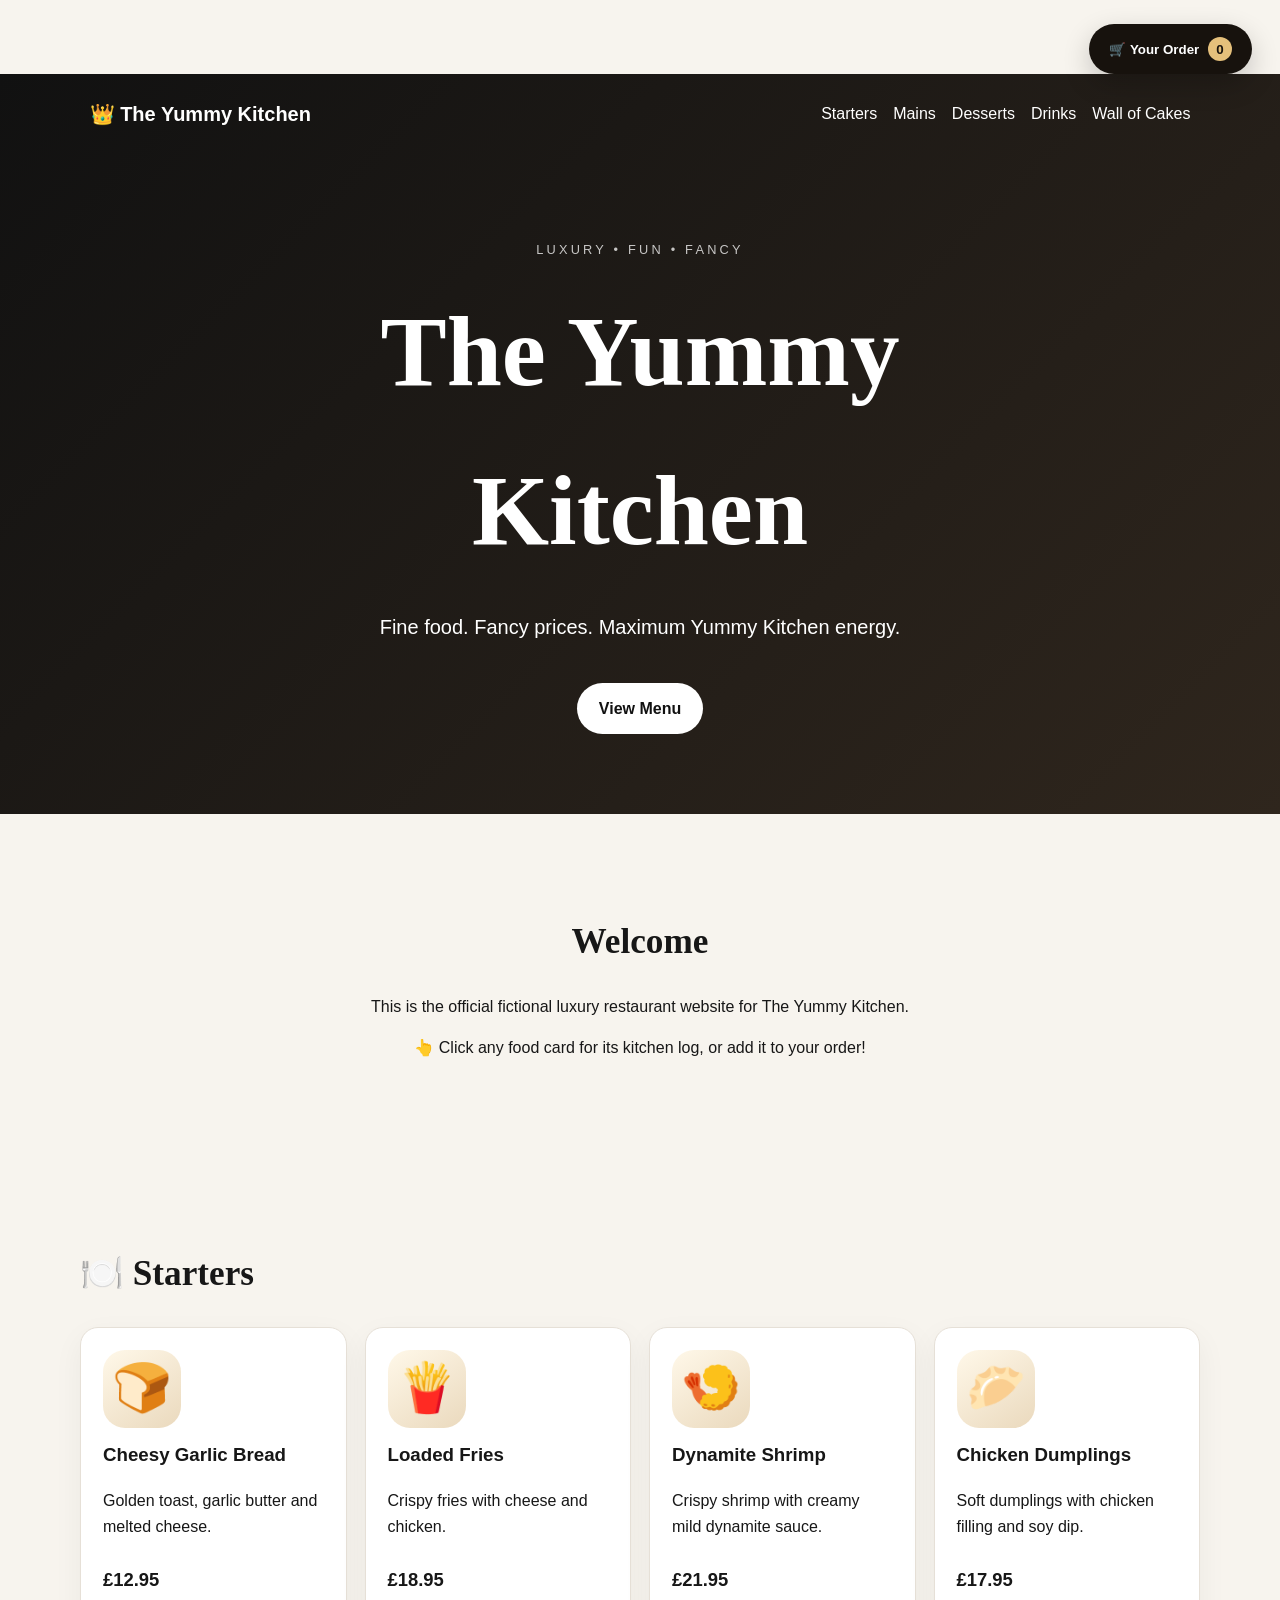
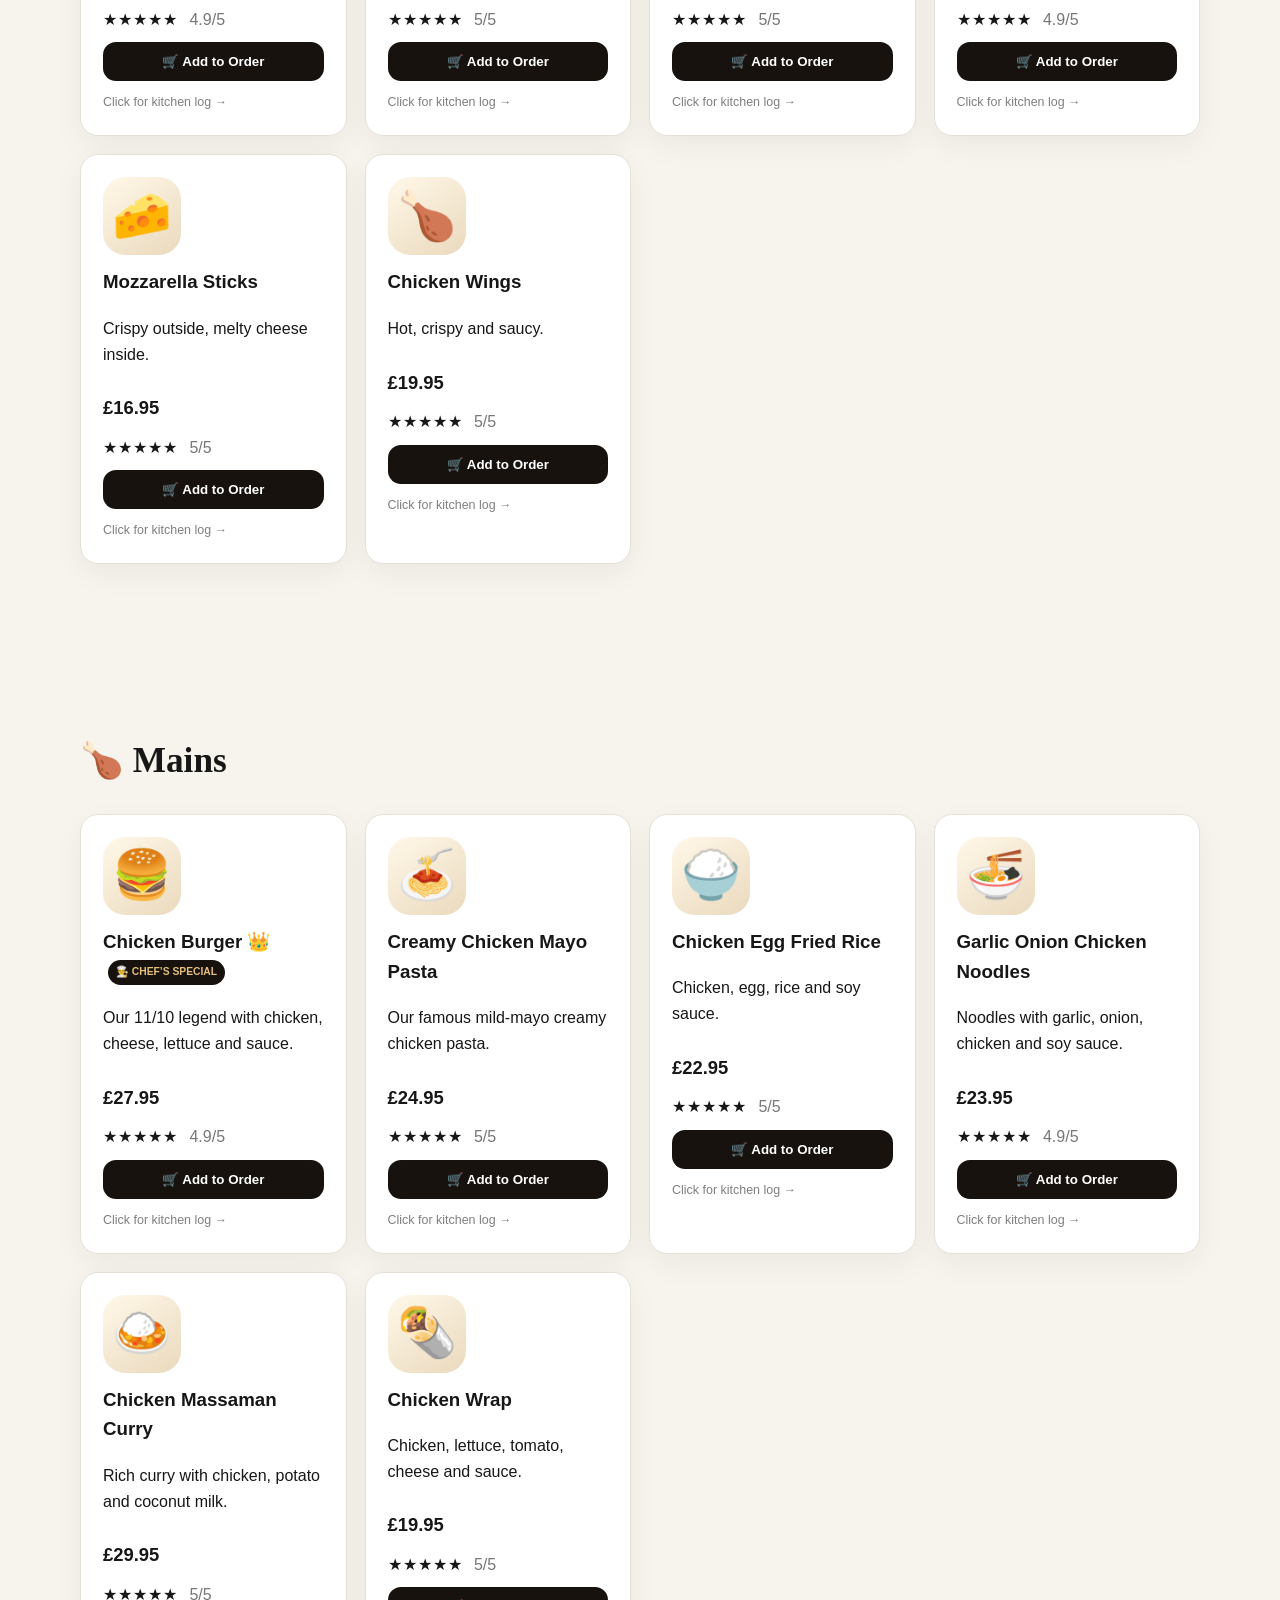
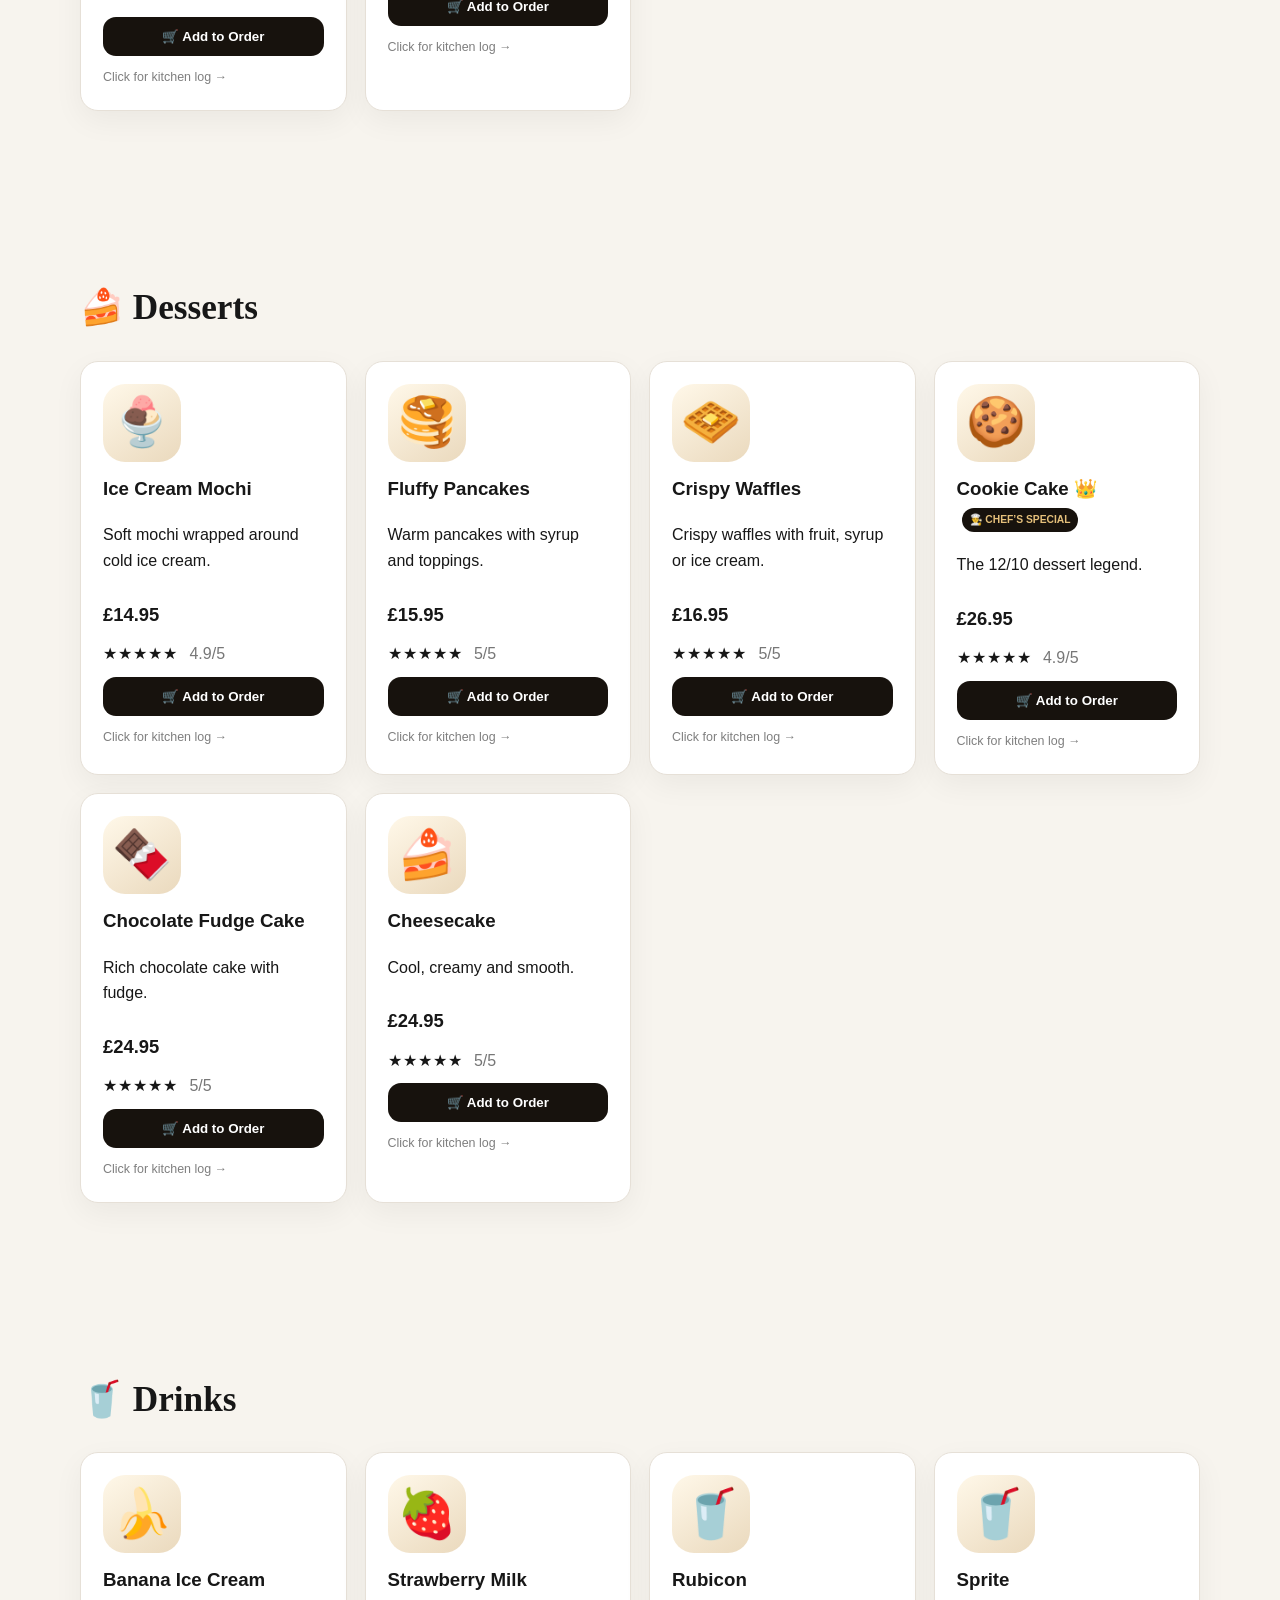
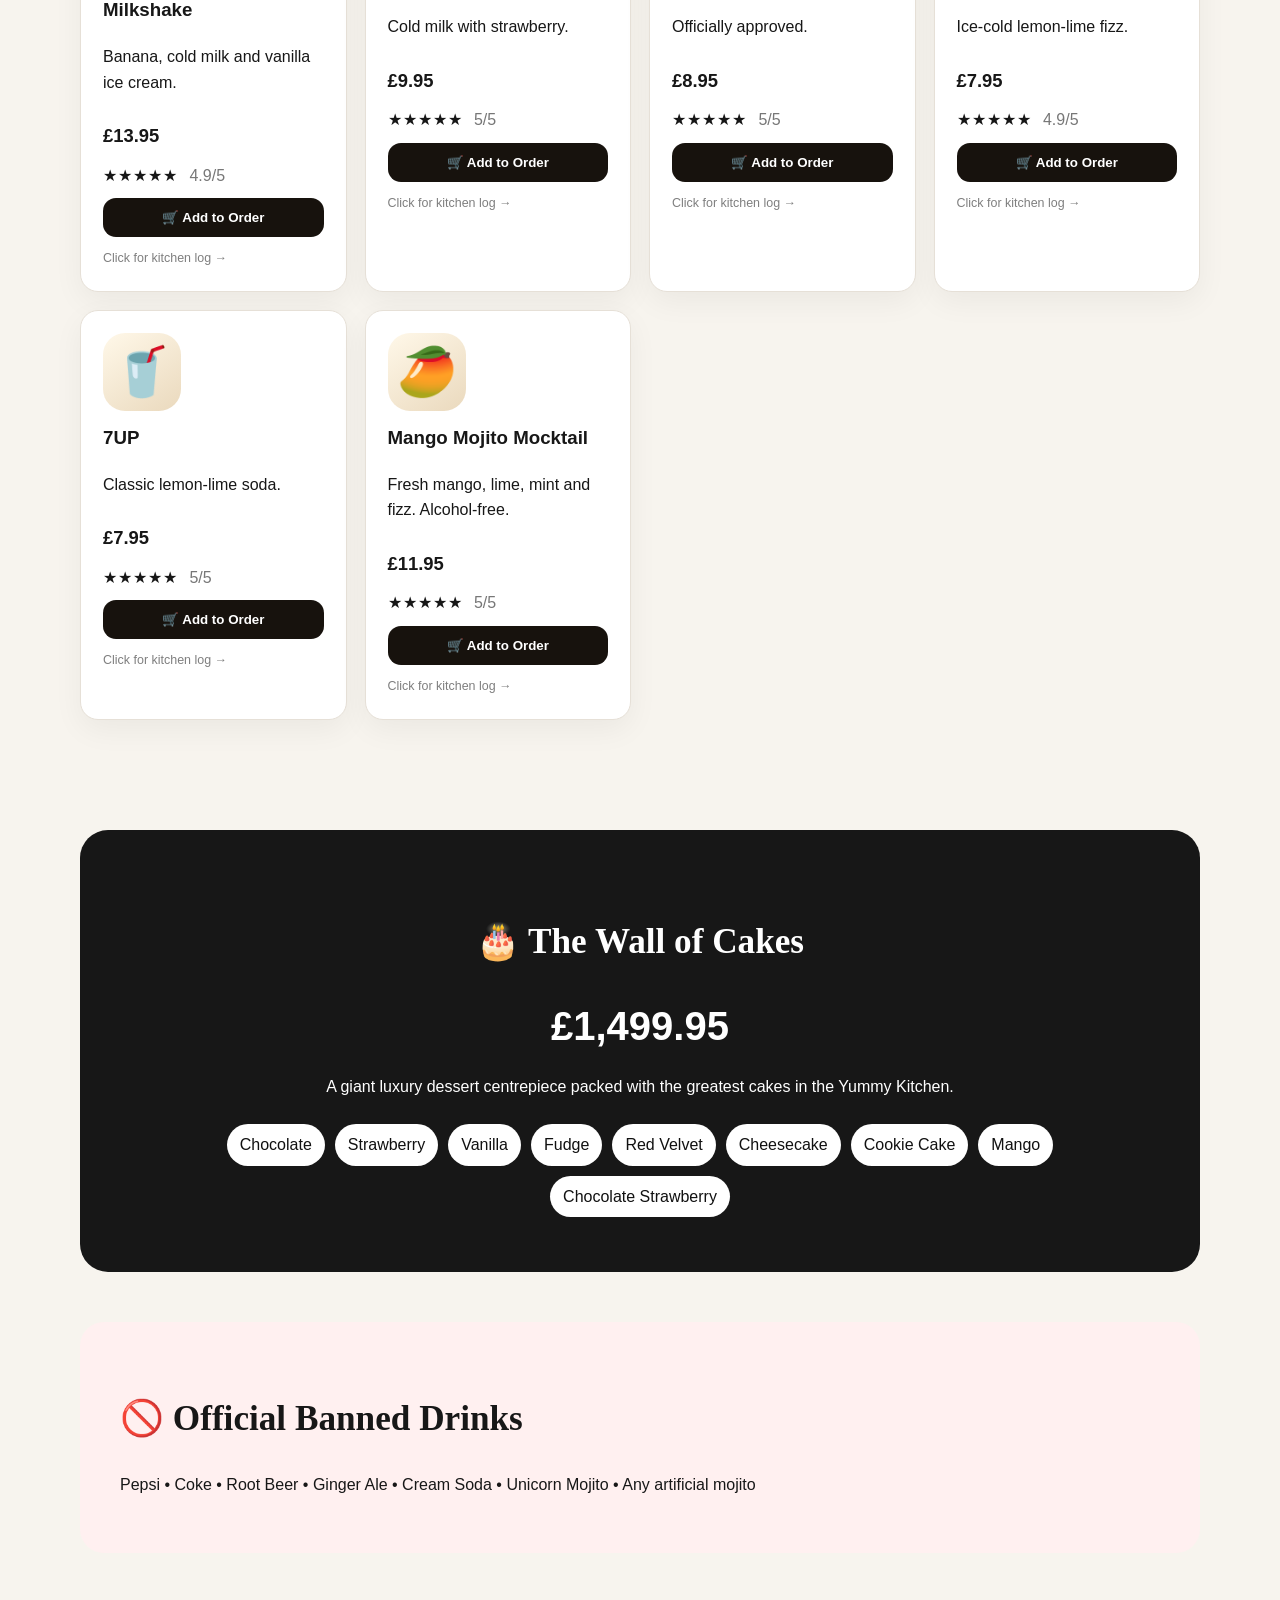
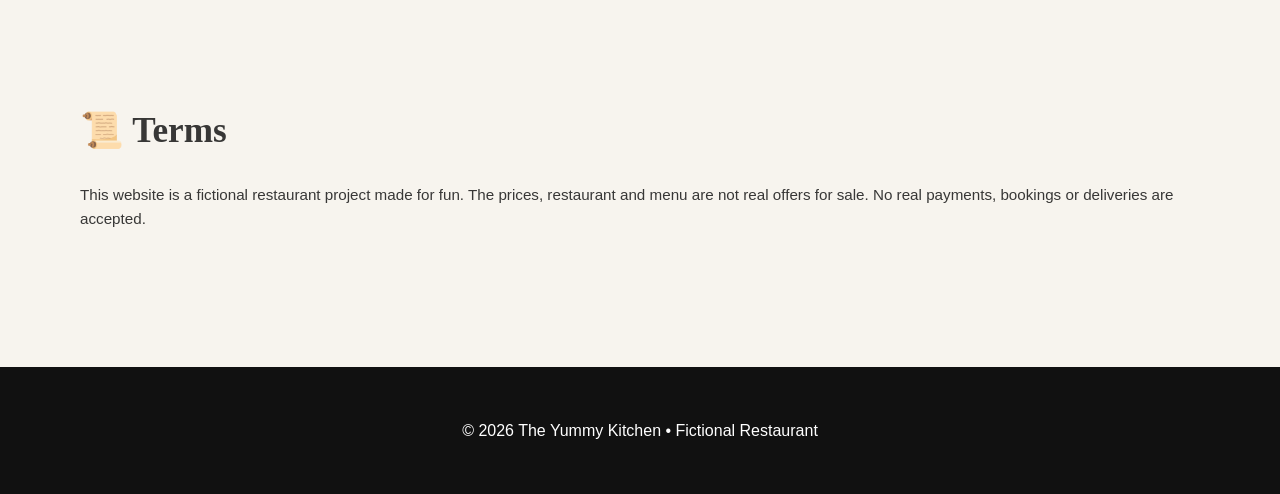
==== index.html @ ab12d1e8 "Add files via upload" ====
<!DOCTYPE html>
<html lang="en">
<head>
<meta charset="UTF-8">
<meta name="viewport" content="width=device-width, initial-scale=1.0">
<title>The Yummy Kitchen</title>
<link rel="stylesheet" href="style.css">
</head>
<body>
<div class="order-bar"><button id="orderButton" class="order-button">🛒 Your Order <span id="cartCount">0</span></button></div>

<header class="hero">
<nav><div class="logo">👑 The Yummy Kitchen</div>
<div class="navlinks"><a href="#starters">Starters</a><a href="#mains">Mains</a><a href="#desserts">Desserts</a><a href="#drinks">Drinks</a><a href="#cakes">Wall of Cakes</a></div></nav>
<div class="hero-content"><p class="eyebrow">LUXURY • FUN • FANCY</p><h1>The Yummy Kitchen</h1><p>Fine food. Fancy prices. Maximum Yummy Kitchen energy.</p><a class="button" href="#mains">View Menu</a></div>
</header>

<main>
<section class="intro"><h2>Welcome</h2><p>This is the official fictional luxury restaurant website for The Yummy Kitchen.</p><p class="click-hint">👆 Click any food card for its kitchen log, or add it to your order!</p></section>
<section id="starters"><h2>🍽️ Starters</h2><div class="grid">
<article class="card" data-index="0" data-name="Cheesy Garlic Bread" data-price="12.95" data-emoji="🍞">
  <div class="food-picture">🍞</div>
  <h3>Cheesy Garlic Bread </h3>
  <p>Golden toast, garlic butter and melted cheese.</p>
  <div class="price">£12.95</div>
  <div class="rating">★★★★★ <span>4.9/5</span></div>
  <button class="add-order" type="button">🛒 Add to Order</button>
  <div class="click-log">Click for kitchen log →</div>
</article>
<article class="card" data-index="1" data-name="Loaded Fries" data-price="18.95" data-emoji="🍟">
  <div class="food-picture">🍟</div>
  <h3>Loaded Fries </h3>
  <p>Crispy fries with cheese and chicken.</p>
  <div class="price">£18.95</div>
  <div class="rating">★★★★★ <span>5/5</span></div>
  <button class="add-order" type="button">🛒 Add to Order</button>
  <div class="click-log">Click for kitchen log →</div>
</article>
<article class="card" data-index="2" data-name="Dynamite Shrimp" data-price="21.95" data-emoji="🍤">
  <div class="food-picture">🍤</div>
  <h3>Dynamite Shrimp </h3>
  <p>Crispy shrimp with creamy mild dynamite sauce.</p>
  <div class="price">£21.95</div>
  <div class="rating">★★★★★ <span>5/5</span></div>
  <button class="add-order" type="button">🛒 Add to Order</button>
  <div class="click-log">Click for kitchen log →</div>
</article>
<article class="card" data-index="3" data-name="Chicken Dumplings" data-price="17.95" data-emoji="🥟">
  <div class="food-picture">🥟</div>
  <h3>Chicken Dumplings </h3>
  <p>Soft dumplings with chicken filling and soy dip.</p>
  <div class="price">£17.95</div>
  <div class="rating">★★★★★ <span>4.9/5</span></div>
  <button class="add-order" type="button">🛒 Add to Order</button>
  <div class="click-log">Click for kitchen log →</div>
</article>
<article class="card" data-index="4" data-name="Mozzarella Sticks" data-price="16.95" data-emoji="🧀">
  <div class="food-picture">🧀</div>
  <h3>Mozzarella Sticks </h3>
  <p>Crispy outside, melty cheese inside.</p>
  <div class="price">£16.95</div>
  <div class="rating">★★★★★ <span>5/5</span></div>
  <button class="add-order" type="button">🛒 Add to Order</button>
  <div class="click-log">Click for kitchen log →</div>
</article>
<article class="card" data-index="5" data-name="Chicken Wings" data-price="19.95" data-emoji="🍗">
  <div class="food-picture">🍗</div>
  <h3>Chicken Wings </h3>
  <p>Hot, crispy and saucy.</p>
  <div class="price">£19.95</div>
  <div class="rating">★★★★★ <span>5/5</span></div>
  <button class="add-order" type="button">🛒 Add to Order</button>
  <div class="click-log">Click for kitchen log →</div>
</article></div></section><section id="mains"><h2>🍗 Mains</h2><div class="grid">
<article class="card" data-index="6" data-name="Chicken Burger 👑" data-price="27.95" data-emoji="🍔">
  <div class="food-picture">🍔</div>
  <h3>Chicken Burger 👑 <span class="chef-badge">👨‍🍳 CHEF’S SPECIAL</span></h3>
  <p>Our 11/10 legend with chicken, cheese, lettuce and sauce.</p>
  <div class="price">£27.95</div>
  <div class="rating">★★★★★ <span>4.9/5</span></div>
  <button class="add-order" type="button">🛒 Add to Order</button>
  <div class="click-log">Click for kitchen log →</div>
</article>
<article class="card" data-index="7" data-name="Creamy Chicken Mayo Pasta" data-price="24.95" data-emoji="🍝">
  <div class="food-picture">🍝</div>
  <h3>Creamy Chicken Mayo Pasta </h3>
  <p>Our famous mild-mayo creamy chicken pasta.</p>
  <div class="price">£24.95</div>
  <div class="rating">★★★★★ <span>5/5</span></div>
  <button class="add-order" type="button">🛒 Add to Order</button>
  <div class="click-log">Click for kitchen log →</div>
</article>
<article class="card" data-index="8" data-name="Chicken Egg Fried Rice" data-price="22.95" data-emoji="🍚">
  <div class="food-picture">🍚</div>
  <h3>Chicken Egg Fried Rice </h3>
  <p>Chicken, egg, rice and soy sauce.</p>
  <div class="price">£22.95</div>
  <div class="rating">★★★★★ <span>5/5</span></div>
  <button class="add-order" type="button">🛒 Add to Order</button>
  <div class="click-log">Click for kitchen log →</div>
</article>
<article class="card" data-index="9" data-name="Garlic Onion Chicken Noodles" data-price="23.95" data-emoji="🍜">
  <div class="food-picture">🍜</div>
  <h3>Garlic Onion Chicken Noodles </h3>
  <p>Noodles with garlic, onion, chicken and soy sauce.</p>
  <div class="price">£23.95</div>
  <div class="rating">★★★★★ <span>4.9/5</span></div>
  <button class="add-order" type="button">🛒 Add to Order</button>
  <div class="click-log">Click for kitchen log →</div>
</article>
<article class="card" data-index="10" data-name="Chicken Massaman Curry" data-price="29.95" data-emoji="🍛">
  <div class="food-picture">🍛</div>
  <h3>Chicken Massaman Curry </h3>
  <p>Rich curry with chicken, potato and coconut milk.</p>
  <div class="price">£29.95</div>
  <div class="rating">★★★★★ <span>5/5</span></div>
  <button class="add-order" type="button">🛒 Add to Order</button>
  <div class="click-log">Click for kitchen log →</div>
</article>
<article class="card" data-index="11" data-name="Chicken Wrap" data-price="19.95" data-emoji="🌯">
  <div class="food-picture">🌯</div>
  <h3>Chicken Wrap </h3>
  <p>Chicken, lettuce, tomato, cheese and sauce.</p>
  <div class="price">£19.95</div>
  <div class="rating">★★★★★ <span>5/5</span></div>
  <button class="add-order" type="button">🛒 Add to Order</button>
  <div class="click-log">Click for kitchen log →</div>
</article></div></section><section id="desserts"><h2>🍰 Desserts</h2><div class="grid">
<article class="card" data-index="12" data-name="Ice Cream Mochi" data-price="14.95" data-emoji="🍨">
  <div class="food-picture">🍨</div>
  <h3>Ice Cream Mochi </h3>
  <p>Soft mochi wrapped around cold ice cream.</p>
  <div class="price">£14.95</div>
  <div class="rating">★★★★★ <span>4.9/5</span></div>
  <button class="add-order" type="button">🛒 Add to Order</button>
  <div class="click-log">Click for kitchen log →</div>
</article>
<article class="card" data-index="13" data-name="Fluffy Pancakes" data-price="15.95" data-emoji="🥞">
  <div class="food-picture">🥞</div>
  <h3>Fluffy Pancakes </h3>
  <p>Warm pancakes with syrup and toppings.</p>
  <div class="price">£15.95</div>
  <div class="rating">★★★★★ <span>5/5</span></div>
  <button class="add-order" type="button">🛒 Add to Order</button>
  <div class="click-log">Click for kitchen log →</div>
</article>
<article class="card" data-index="14" data-name="Crispy Waffles" data-price="16.95" data-emoji="🧇">
  <div class="food-picture">🧇</div>
  <h3>Crispy Waffles </h3>
  <p>Crispy waffles with fruit, syrup or ice cream.</p>
  <div class="price">£16.95</div>
  <div class="rating">★★★★★ <span>5/5</span></div>
  <button class="add-order" type="button">🛒 Add to Order</button>
  <div class="click-log">Click for kitchen log →</div>
</article>
<article class="card" data-index="15" data-name="Cookie Cake 👑" data-price="26.95" data-emoji="🍪">
  <div class="food-picture">🍪</div>
  <h3>Cookie Cake 👑 <span class="chef-badge">👨‍🍳 CHEF’S SPECIAL</span></h3>
  <p>The 12/10 dessert legend.</p>
  <div class="price">£26.95</div>
  <div class="rating">★★★★★ <span>4.9/5</span></div>
  <button class="add-order" type="button">🛒 Add to Order</button>
  <div class="click-log">Click for kitchen log →</div>
</article>
<article class="card" data-index="16" data-name="Chocolate Fudge Cake" data-price="24.95" data-emoji="🍫">
  <div class="food-picture">🍫</div>
  <h3>Chocolate Fudge Cake </h3>
  <p>Rich chocolate cake with fudge.</p>
  <div class="price">£24.95</div>
  <div class="rating">★★★★★ <span>5/5</span></div>
  <button class="add-order" type="button">🛒 Add to Order</button>
  <div class="click-log">Click for kitchen log →</div>
</article>
<article class="card" data-index="17" data-name="Cheesecake" data-price="24.95" data-emoji="🍰">
  <div class="food-picture">🍰</div>
  <h3>Cheesecake </h3>
  <p>Cool, creamy and smooth.</p>
  <div class="price">£24.95</div>
  <div class="rating">★★★★★ <span>5/5</span></div>
  <button class="add-order" type="button">🛒 Add to Order</button>
  <div class="click-log">Click for kitchen log →</div>
</article></div></section><section id="drinks"><h2>🥤 Drinks</h2><div class="grid">
<article class="card" data-index="18" data-name="Banana Ice Cream Milkshake" data-price="13.95" data-emoji="🍌">
  <div class="food-picture">🍌</div>
  <h3>Banana Ice Cream Milkshake </h3>
  <p>Banana, cold milk and vanilla ice cream.</p>
  <div class="price">£13.95</div>
  <div class="rating">★★★★★ <span>4.9/5</span></div>
  <button class="add-order" type="button">🛒 Add to Order</button>
  <div class="click-log">Click for kitchen log →</div>
</article>
<article class="card" data-index="19" data-name="Strawberry Milk" data-price="9.95" data-emoji="🍓">
  <div class="food-picture">🍓</div>
  <h3>Strawberry Milk </h3>
  <p>Cold milk with strawberry.</p>
  <div class="price">£9.95</div>
  <div class="rating">★★★★★ <span>5/5</span></div>
  <button class="add-order" type="button">🛒 Add to Order</button>
  <div class="click-log">Click for kitchen log →</div>
</article>
<article class="card" data-index="20" data-name="Rubicon" data-price="8.95" data-emoji="🥤">
  <div class="food-picture">🥤</div>
  <h3>Rubicon </h3>
  <p>Officially approved.</p>
  <div class="price">£8.95</div>
  <div class="rating">★★★★★ <span>5/5</span></div>
  <button class="add-order" type="button">🛒 Add to Order</button>
  <div class="click-log">Click for kitchen log →</div>
</article>
<article class="card" data-index="21" data-name="Sprite" data-price="7.95" data-emoji="🥤">
  <div class="food-picture">🥤</div>
  <h3>Sprite </h3>
  <p>Ice-cold lemon-lime fizz.</p>
  <div class="price">£7.95</div>
  <div class="rating">★★★★★ <span>4.9/5</span></div>
  <button class="add-order" type="button">🛒 Add to Order</button>
  <div class="click-log">Click for kitchen log →</div>
</article>
<article class="card" data-index="22" data-name="7UP" data-price="7.95" data-emoji="🥤">
  <div class="food-picture">🥤</div>
  <h3>7UP </h3>
  <p>Classic lemon-lime soda.</p>
  <div class="price">£7.95</div>
  <div class="rating">★★★★★ <span>5/5</span></div>
  <button class="add-order" type="button">🛒 Add to Order</button>
  <div class="click-log">Click for kitchen log →</div>
</article>
<article class="card" data-index="23" data-name="Mango Mojito Mocktail" data-price="11.95" data-emoji="🥭">
  <div class="food-picture">🥭</div>
  <h3>Mango Mojito Mocktail </h3>
  <p>Fresh mango, lime, mint and fizz. Alcohol-free.</p>
  <div class="price">£11.95</div>
  <div class="rating">★★★★★ <span>5/5</span></div>
  <button class="add-order" type="button">🛒 Add to Order</button>
  <div class="click-log">Click for kitchen log →</div>
</article></div></section>
<section id="cakes" class="cake-wall"><h2>🎂 The Wall of Cakes</h2><p class="wall-price">£1,499.95</p><p>A giant luxury dessert centrepiece packed with the greatest cakes in the Yummy Kitchen.</p><div class="cake-list"><span>Chocolate</span><span>Strawberry</span><span>Vanilla</span><span>Fudge</span><span>Red Velvet</span><span>Cheesecake</span><span>Cookie Cake</span><span>Mango</span><span>Chocolate Strawberry</span></div></section>
<section class="banned"><h2>🚫 Official Banned Drinks</h2><p>Pepsi • Coke • Root Beer • Ginger Ale • Cream Soda • Unicorn Mojito • Any artificial mojito</p></section>
<section class="terms"><h2>📜 Terms</h2><p>This website is a fictional restaurant project made for fun. The prices, restaurant and menu are not real offers for sale. No real payments, bookings or deliveries are accepted.</p></section>
</main>

<footer><p>© 2026 The Yummy Kitchen • Fictional Restaurant</p></footer>

<div id="toast" class="toast"></div>

<div id="foodModal" class="overlay-modal">
<div class="panel food-panel"><button class="panel-close" data-close="foodModal">×</button><div id="modalEmoji" class="big-emoji">🍽️</div><div class="panel-kicker">👑 KITCHEN LOG</div><h2 id="modalFoodName">Food</h2><p id="modalFoodDescription"></p><div class="made-time">🕒 <strong>Made at:</strong> <span id="modalMadeTime"></span></div><p class="fake-note">✨ Fictional kitchen time for fun!</p></div>
</div>

<div id="cartModal" class="overlay-modal">
<div class="panel"><button class="panel-close" data-close="cartModal">×</button><div class="panel-kicker">👑 THE YUMMY KITCHEN</div><h2>Your Order</h2><div id="cartItems"></div><div class="cart-total"><span>Total</span><strong id="cartTotal">£0.00</strong></div><button id="checkoutButton" class="primary-button">Proceed to Fake Checkout →</button></div>
</div>

<div id="checkoutModal" class="overlay-modal">
<div class="panel"><button class="panel-close" data-close="checkoutModal">×</button><div class="panel-kicker">✨ DEMO ONLY</div><h2>Fancy Fake Checkout</h2><p>No real payment is taken.</p><div class="fake-card"><div class="fake-card-top"><span>YUMMY KITCHEN</span><span>👑</span></div><div class="fake-card-number">•••• •••• •••• 2026</div><div class="fake-card-bottom"><span>YUMMY GUEST</span><span>DEMO</span></div></div><button id="placeOrderButton" class="primary-button">Place Fake Order 🎉</button></div>
</div>

<div id="receiptModal" class="overlay-modal">
<div class="panel"><button class="panel-close" data-close="receiptModal">×</button><div class="receipt-crown">👑</div><h2>Order Confirmed!</h2><p>Your completely fictional order has been sent to the kitchen.</p><div id="receiptContent"></div><button class="primary-button" data-close="receiptModal">Done ✓</button></div>
</div>

<script src="script.js"></script>
</body>
</html>
---- style.css ----
*{box-sizing:border-box}html{scroll-behavior:smooth}body{margin:0;font-family:Arial,Helvetica,sans-serif;background:#f7f4ee;color:#171717;line-height:1.6}.hero{min-height:78vh;background:linear-gradient(135deg,#111,#2f261d);color:white;padding:24px 7% 80px}nav{display:flex;justify-content:space-between;align-items:center;gap:20px}.logo{font-weight:800;font-size:1.25rem}.navlinks{display:flex;gap:16px;flex-wrap:wrap}.navlinks a{color:white;text-decoration:none}.hero-content{max-width:760px;margin:110px auto 0;text-align:center}.eyebrow{letter-spacing:.25em;font-size:.8rem;opacity:.75}.hero h1{font-family:Georgia,serif;font-size:clamp(3rem,8vw,6.2rem);margin:.1em 0}.hero-content>p:not(.eyebrow){font-size:1.25rem}.button{display:inline-block;margin-top:20px;padding:13px 22px;background:white;color:#111;border-radius:999px;text-decoration:none;font-weight:700}main{width:min(1120px,90%);margin:auto}section{padding:70px 0}h2{font-family:Georgia,serif;font-size:2.2rem;margin-bottom:24px}.intro{text-align:center}.grid{display:grid;grid-template-columns:repeat(auto-fit,minmax(240px,1fr));gap:18px}.card{background:white;border:1px solid #e6e0d7;border-radius:18px;padding:22px;box-shadow:0 10px 30px rgba(0,0,0,.05);transition:.2s;cursor:pointer;user-select:none}.card:hover{transform:translateY(-5px)}.card h3{margin-top:0}.card .price{display:inline-block;margin-top:10px;font-weight:800;font-size:1.15rem}.featured{border:2px solid #222;background:#fffaf0}.food-picture{width:78px;height:78px;display:grid;place-items:center;font-size:3rem;border-radius:22px;margin-bottom:12px;background:linear-gradient(145deg,#fff8e9,#ead9bd)}.chef-badge{display:inline-block;margin-left:5px;padding:4px 8px;border-radius:999px;background:#17120d;color:#e5c07b;font-size:.55em;vertical-align:middle}.rating{margin:12px 0 10px;letter-spacing:1px}.rating span{letter-spacing:0;color:#777;margin-left:6px}.add-order{width:100%;border:0;border-radius:13px;padding:12px;background:#17120d;color:white;font-weight:800;cursor:pointer}.add-order:hover{transform:translateY(-1px)}.click-log{margin-top:12px;font-size:.78rem;opacity:.55}.cake-wall{background:#171717;color:white;border-radius:28px;padding:55px;margin:40px 0;text-align:center}.wall-price{font-size:2.5rem;font-weight:900;margin:.2em 0}.cake-list{display:flex;flex-wrap:wrap;justify-content:center;gap:10px;margin-top:24px}.cake-list span{background:white;color:#111;padding:8px 13px;border-radius:999px}.banned{background:#fff0f0;border-radius:24px;padding:40px;margin:50px 0}.terms{font-size:.95rem;opacity:.85}footer{text-align:center;padding:35px;background:#111;color:white;margin-top:50px}.order-bar{position:sticky;top:12px;z-index:500;display:flex;justify-content:flex-end;padding:12px 28px;pointer-events:none}.order-button{pointer-events:auto;border:0;border-radius:999px;padding:13px 20px;background:#17120d;color:white;font-weight:800;cursor:pointer;box-shadow:0 10px 28px rgba(0,0,0,.2)}.order-button span{display:inline-grid;place-items:center;min-width:24px;height:24px;margin-left:5px;border-radius:50%;background:#e5c07b;color:#17120d}.overlay-modal{position:fixed;inset:0;z-index:9999;display:none;align-items:center;justify-content:center;padding:20px;background:rgba(15,12,8,.78);backdrop-filter:blur(10px)}.overlay-modal.show{display:flex}.panel{width:min(540px,94vw);max-height:88vh;overflow:auto;position:relative;padding:34px;border-radius:28px;background:linear-gradient(145deg,#fffdf8,#f5ead8);color:#17120d;box-shadow:0 35px 100px rgba(0,0,0,.45);text-align:center}.panel h2{font-size:2rem;margin:5px 0 10px}.panel-kicker{font-size:.75rem;font-weight:900;letter-spacing:.14em;color:#8b6a35}.panel-close{position:absolute;top:14px;right:14px;width:42px;height:42px;border:0;border-radius:50%;background:white;font-size:1.8rem;cursor:pointer}.big-emoji{font-size:4rem}.made-time{margin:20px 0;padding:15px;border-radius:16px;background:linear-gradient(135deg,#17120d,#33261a);color:white}.made-time strong{color:#e5c07b}.fake-note{font-size:.8rem;opacity:.65}.primary-button{width:100%;margin-top:18px;border:0;border-radius:15px;padding:15px;background:#17120d;color:white;font-weight:900;cursor:pointer}.cart-row{display:flex;align-items:center;gap:12px;padding:13px 0;border-bottom:1px solid #ded2c0;text-align:left}.cart-row-main{flex:1}.cart-row-name{font-weight:800}.cart-row-price{color:#765b30;font-weight:700}.remove-item{border:0;background:transparent;cursor:pointer;font-size:1.1rem}.cart-total{display:flex;justify-content:space-between;padding:20px 0 5px;font-size:1.2rem}.fake-card{margin:20px 0;padding:22px;min-height:145px;border-radius:20px;color:white;background:linear-gradient(135deg,#20170f,#76572e);text-align:left}.fake-card-top,.fake-card-bottom{display:flex;justify-content:space-between;font-size:.78rem}.fake-card-number{margin:38px 0 20px;letter-spacing:.18em;font-size:1.15rem}.receipt-crown{font-size:3rem}.receipt-line{display:flex;justify-content:space-between;padding:8px 0;border-bottom:1px dashed #cbbda7}.receipt-total{display:flex;justify-content:space-between;padding-top:15px;font-size:1.2rem;font-weight:900}.toast{position:fixed;left:50%;bottom:24px;transform:translate(-50%,20px);z-index:10000;padding:12px 18px;border-radius:999px;background:#17120d;color:white;opacity:0;pointer-events:none;transition:.2s;font-weight:700}.toast.show{opacity:1;transform:translate(-50%,0)}@media(max-width:720px){nav{flex-direction:column}.hero-content{margin-top:70px}.hero{min-height:auto}.navlinks{justify-content:center}}
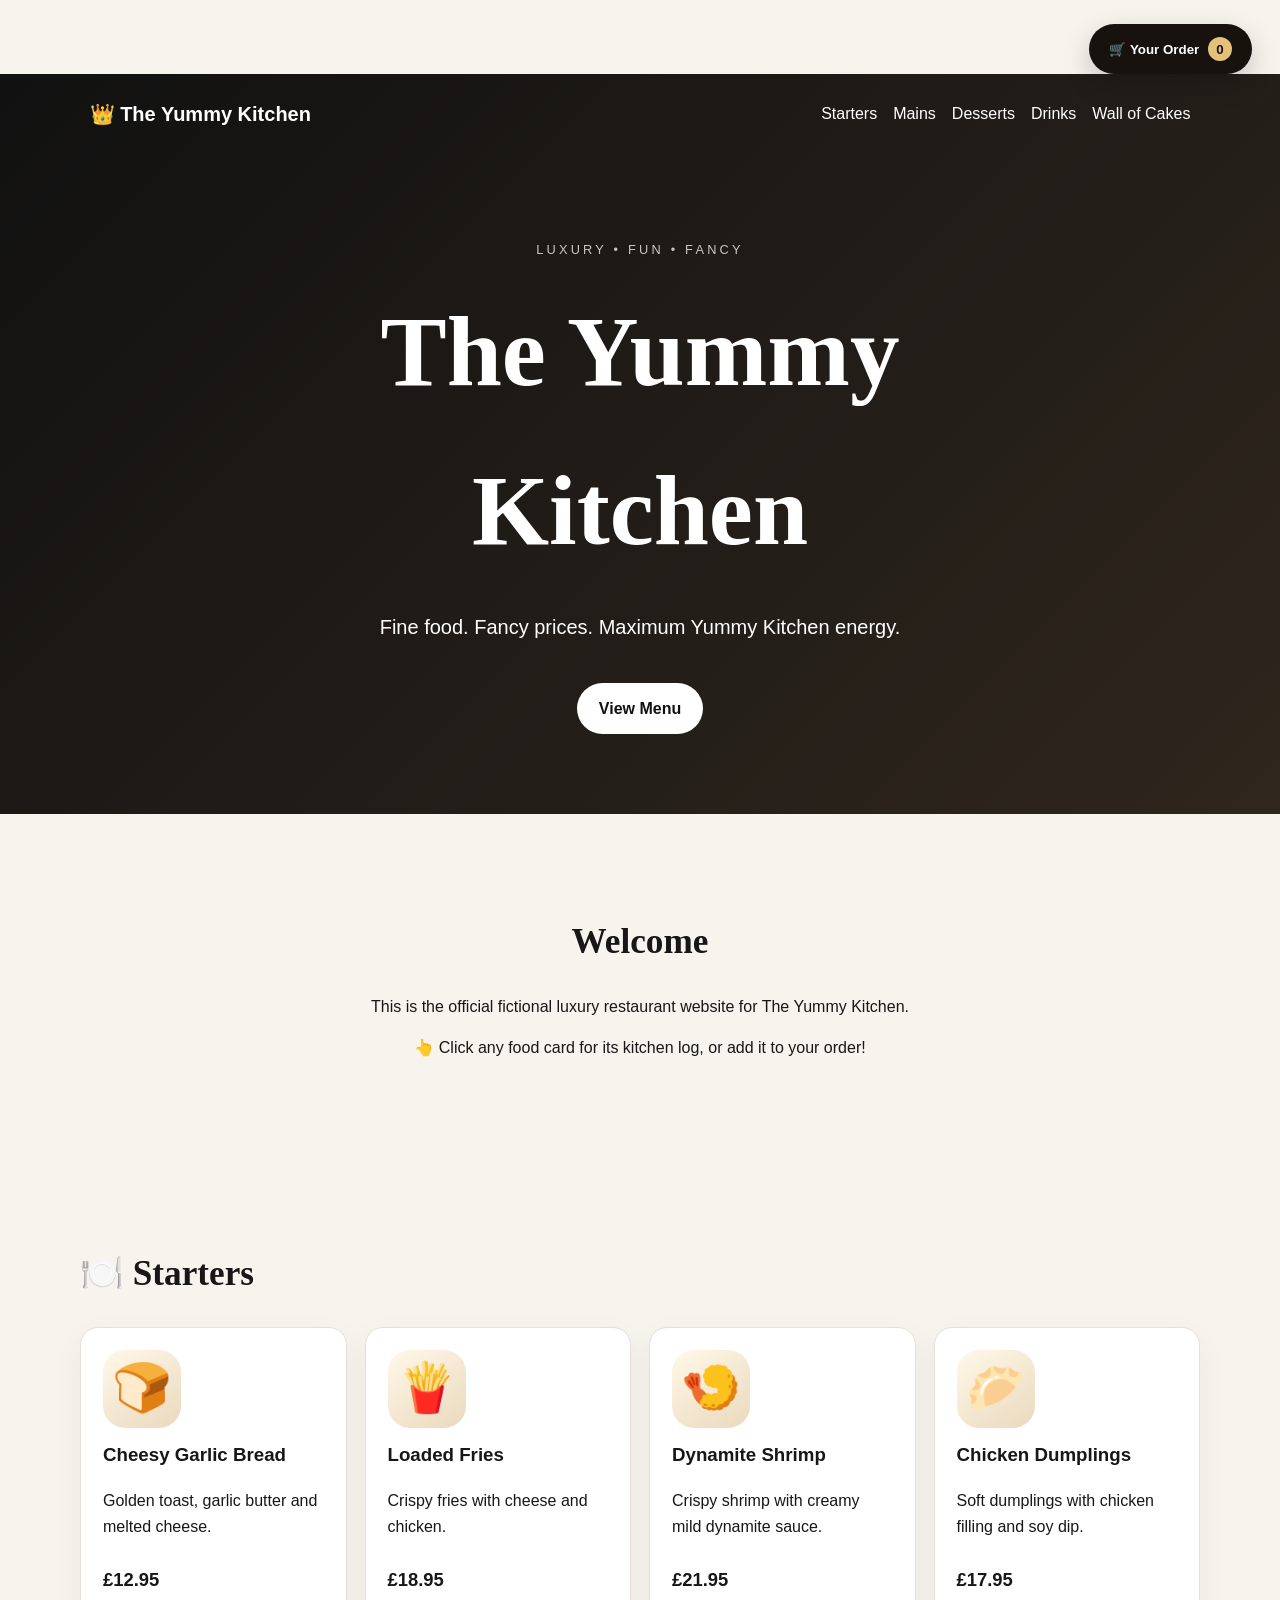
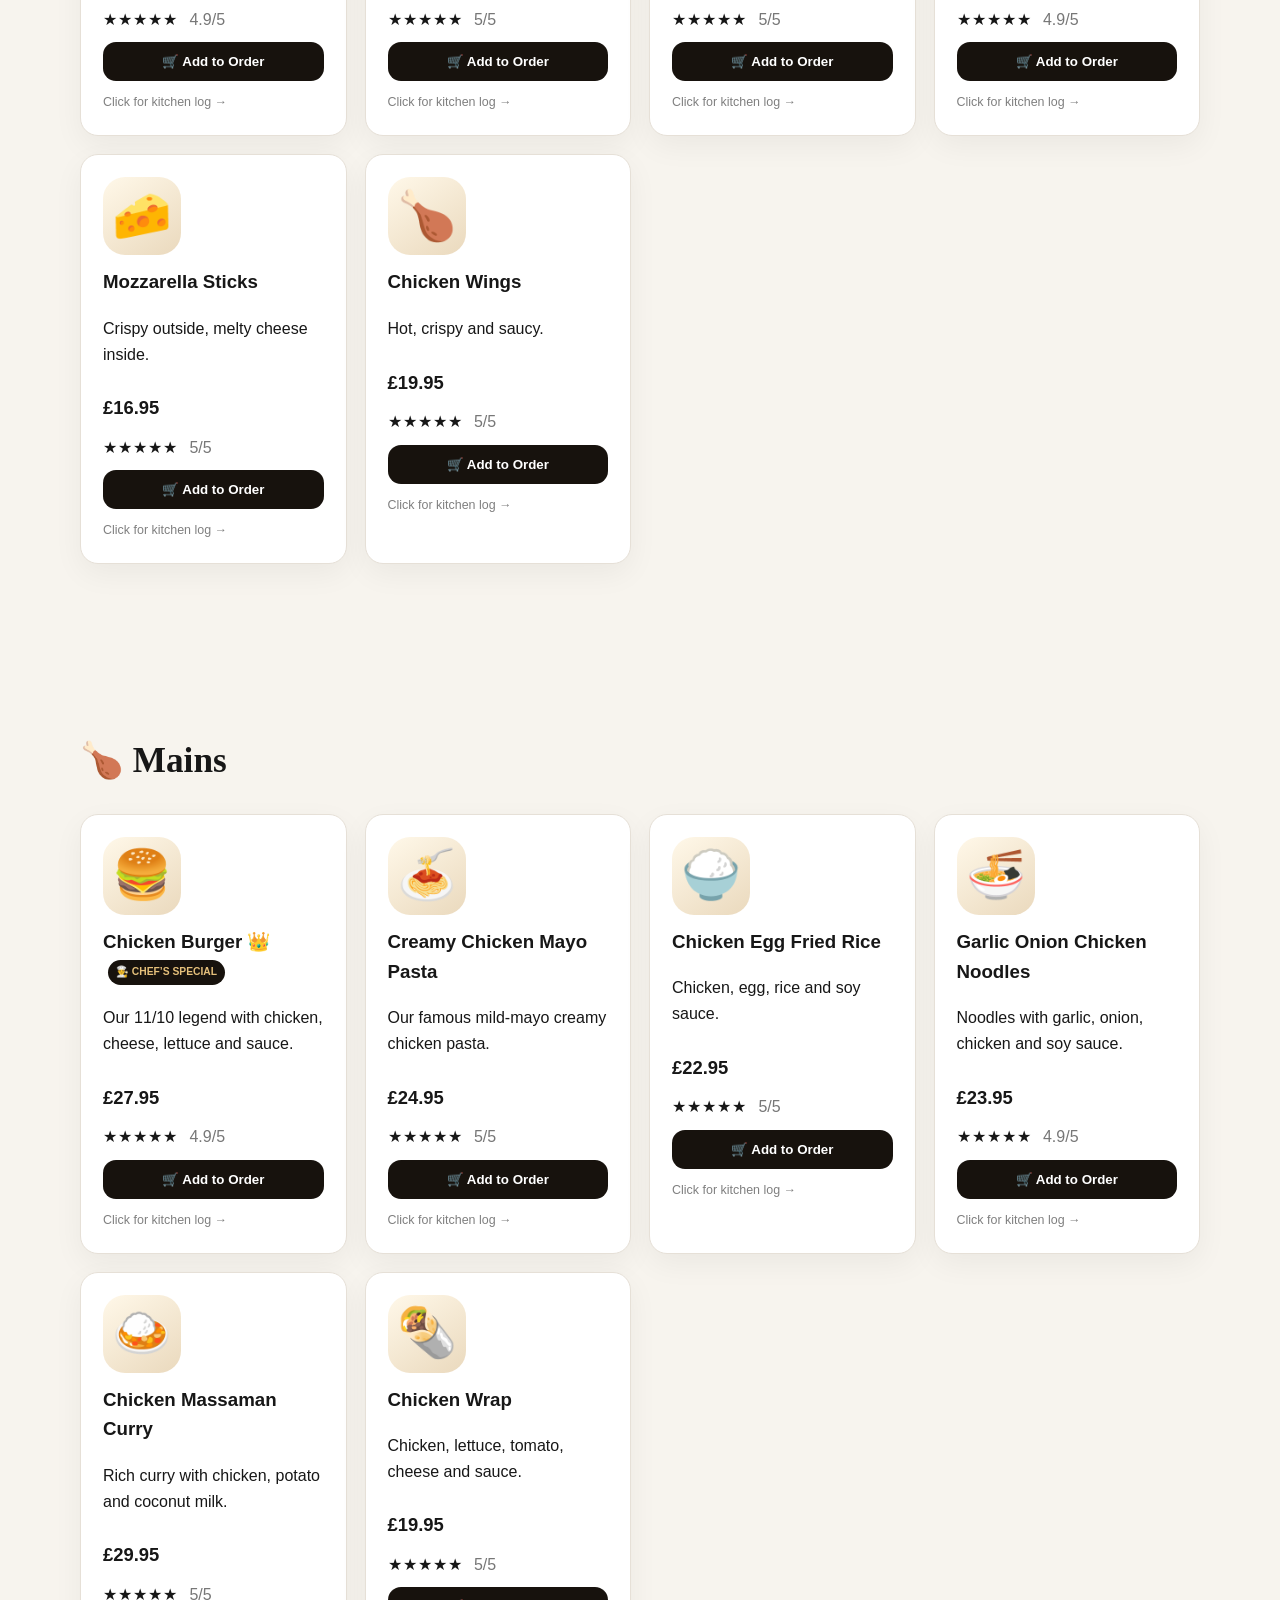
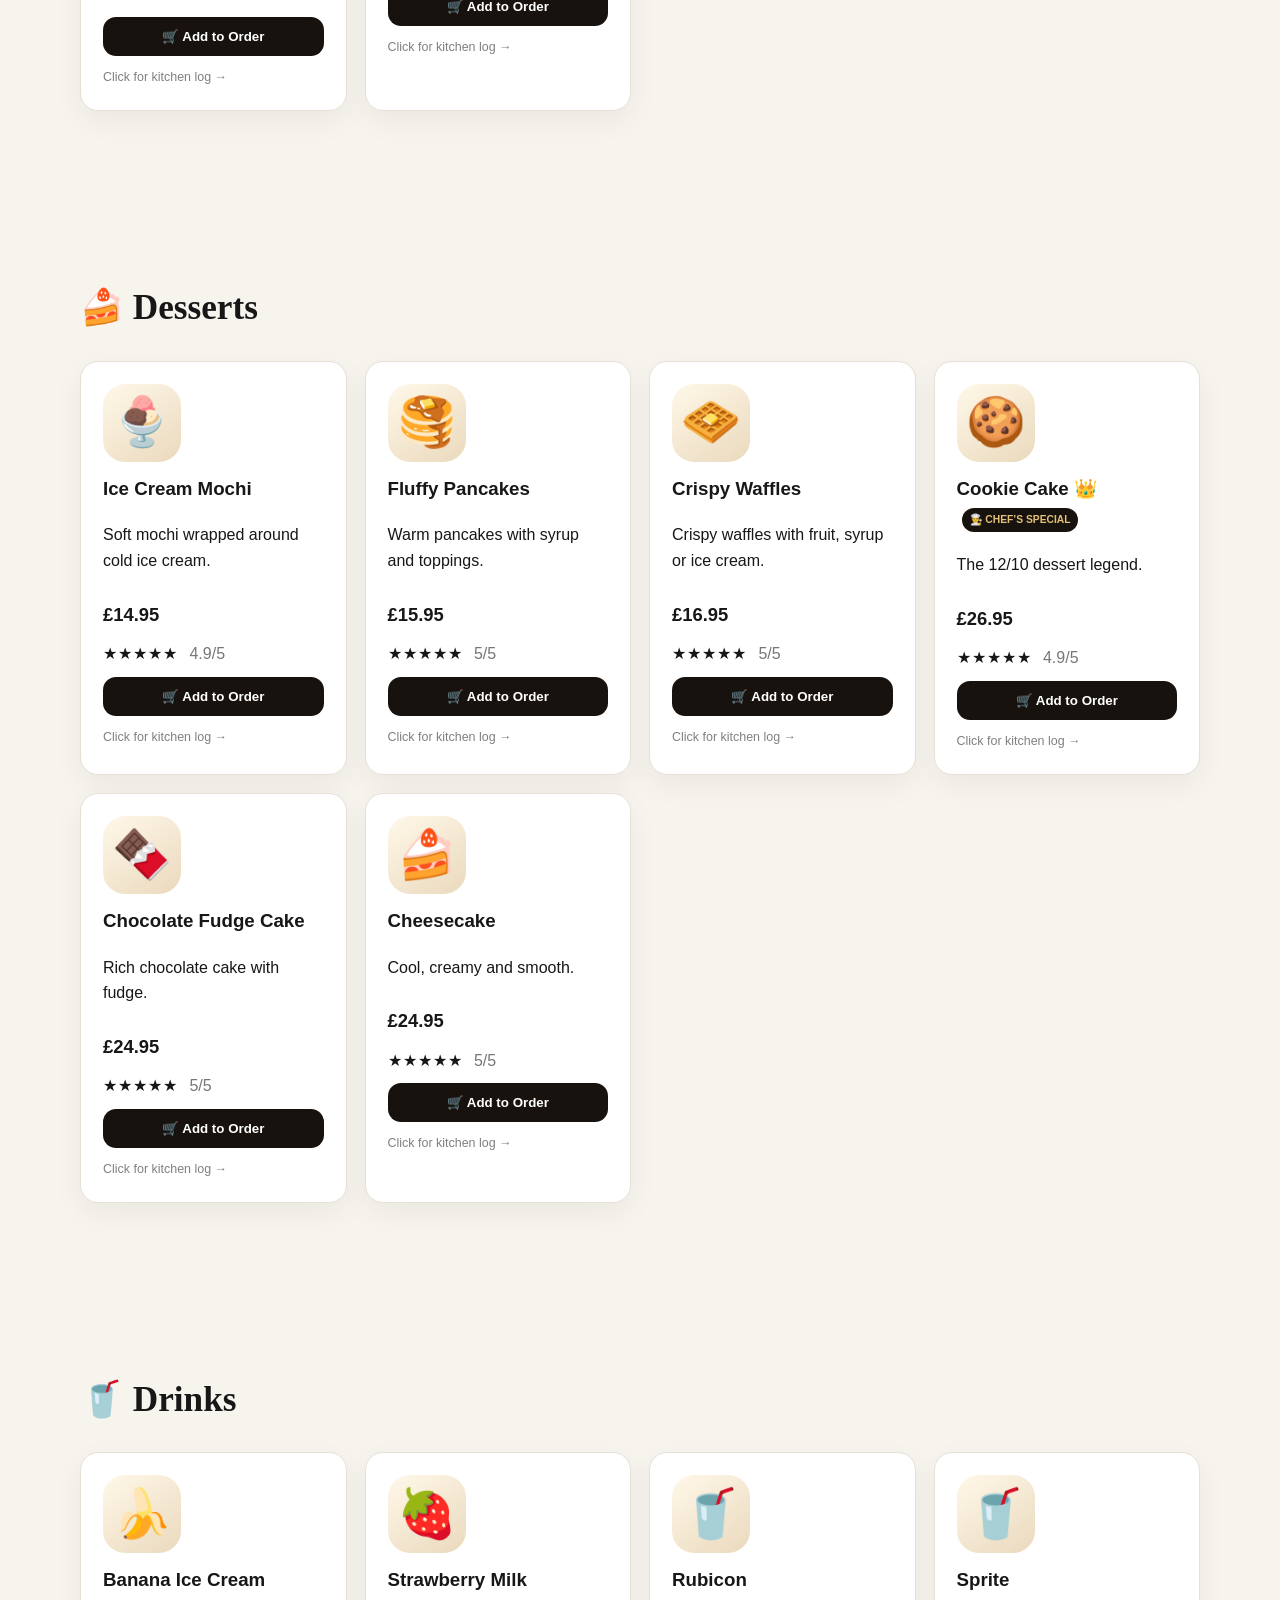
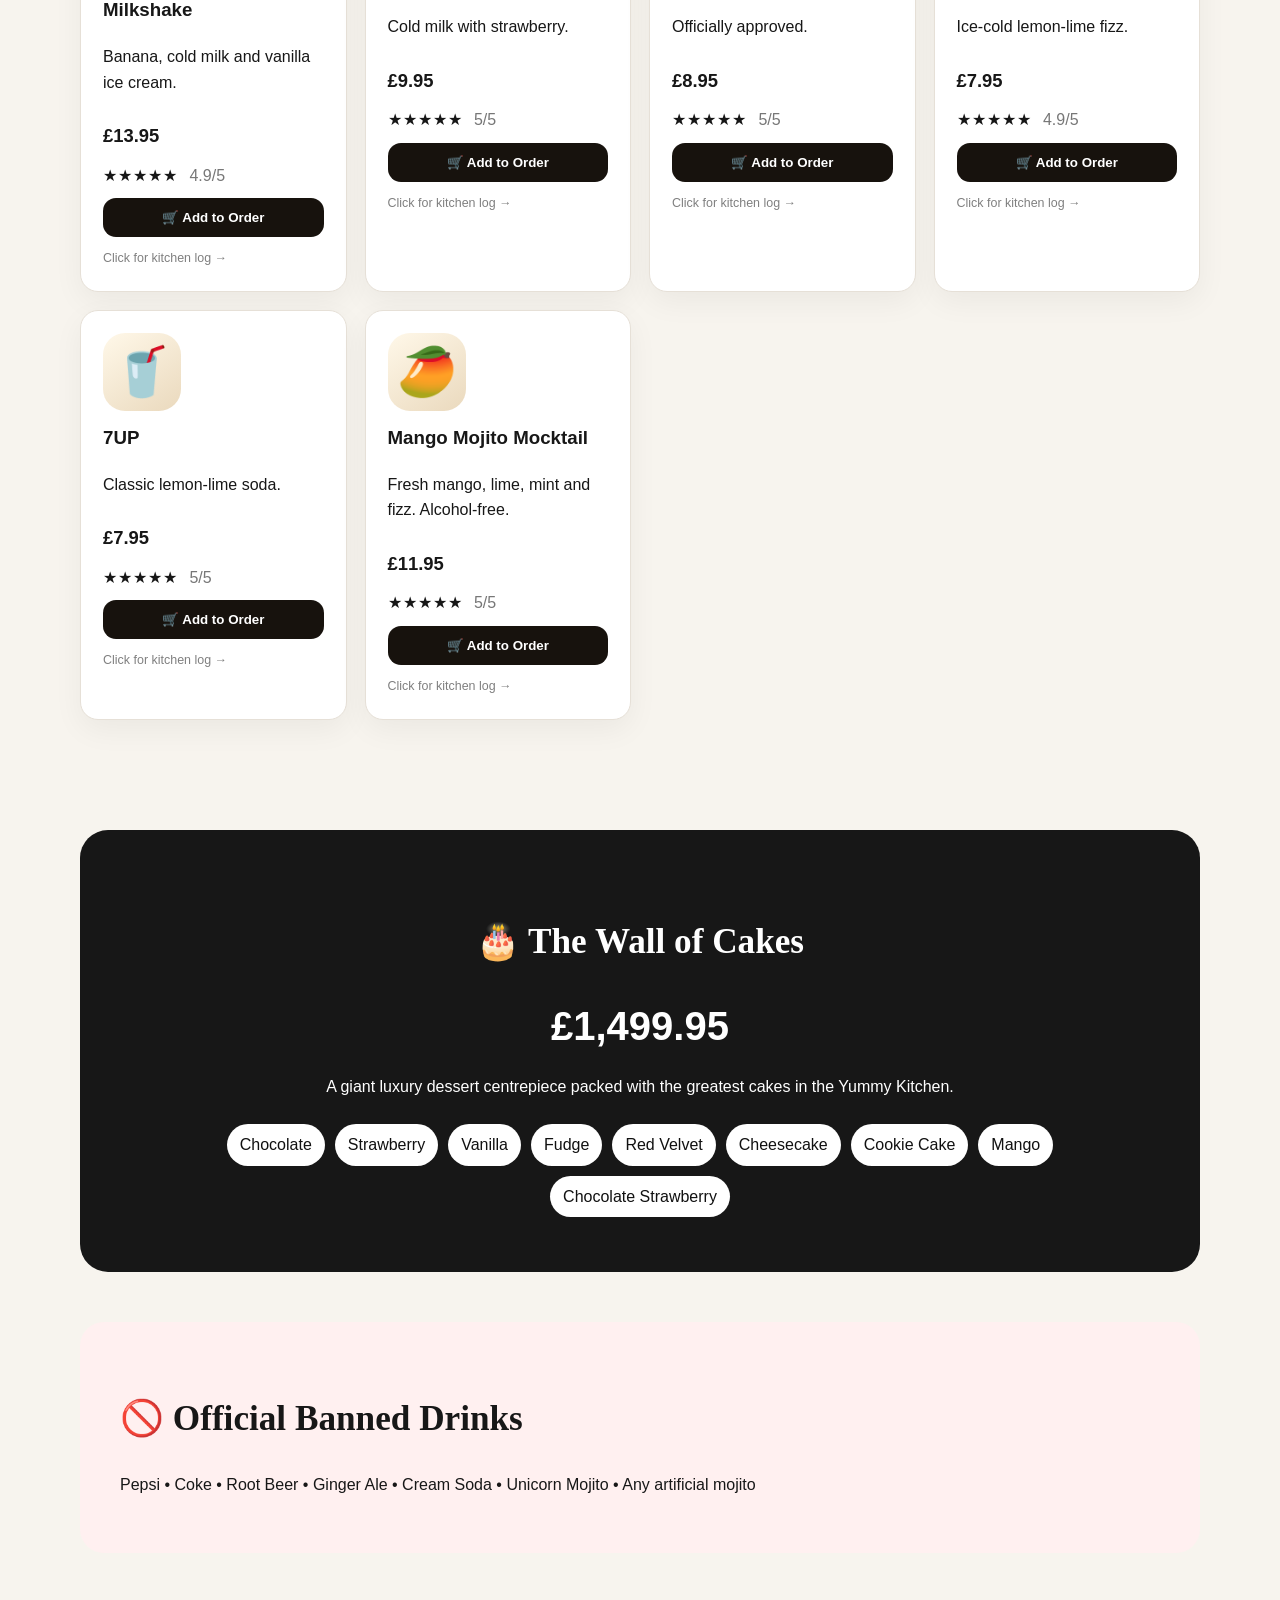
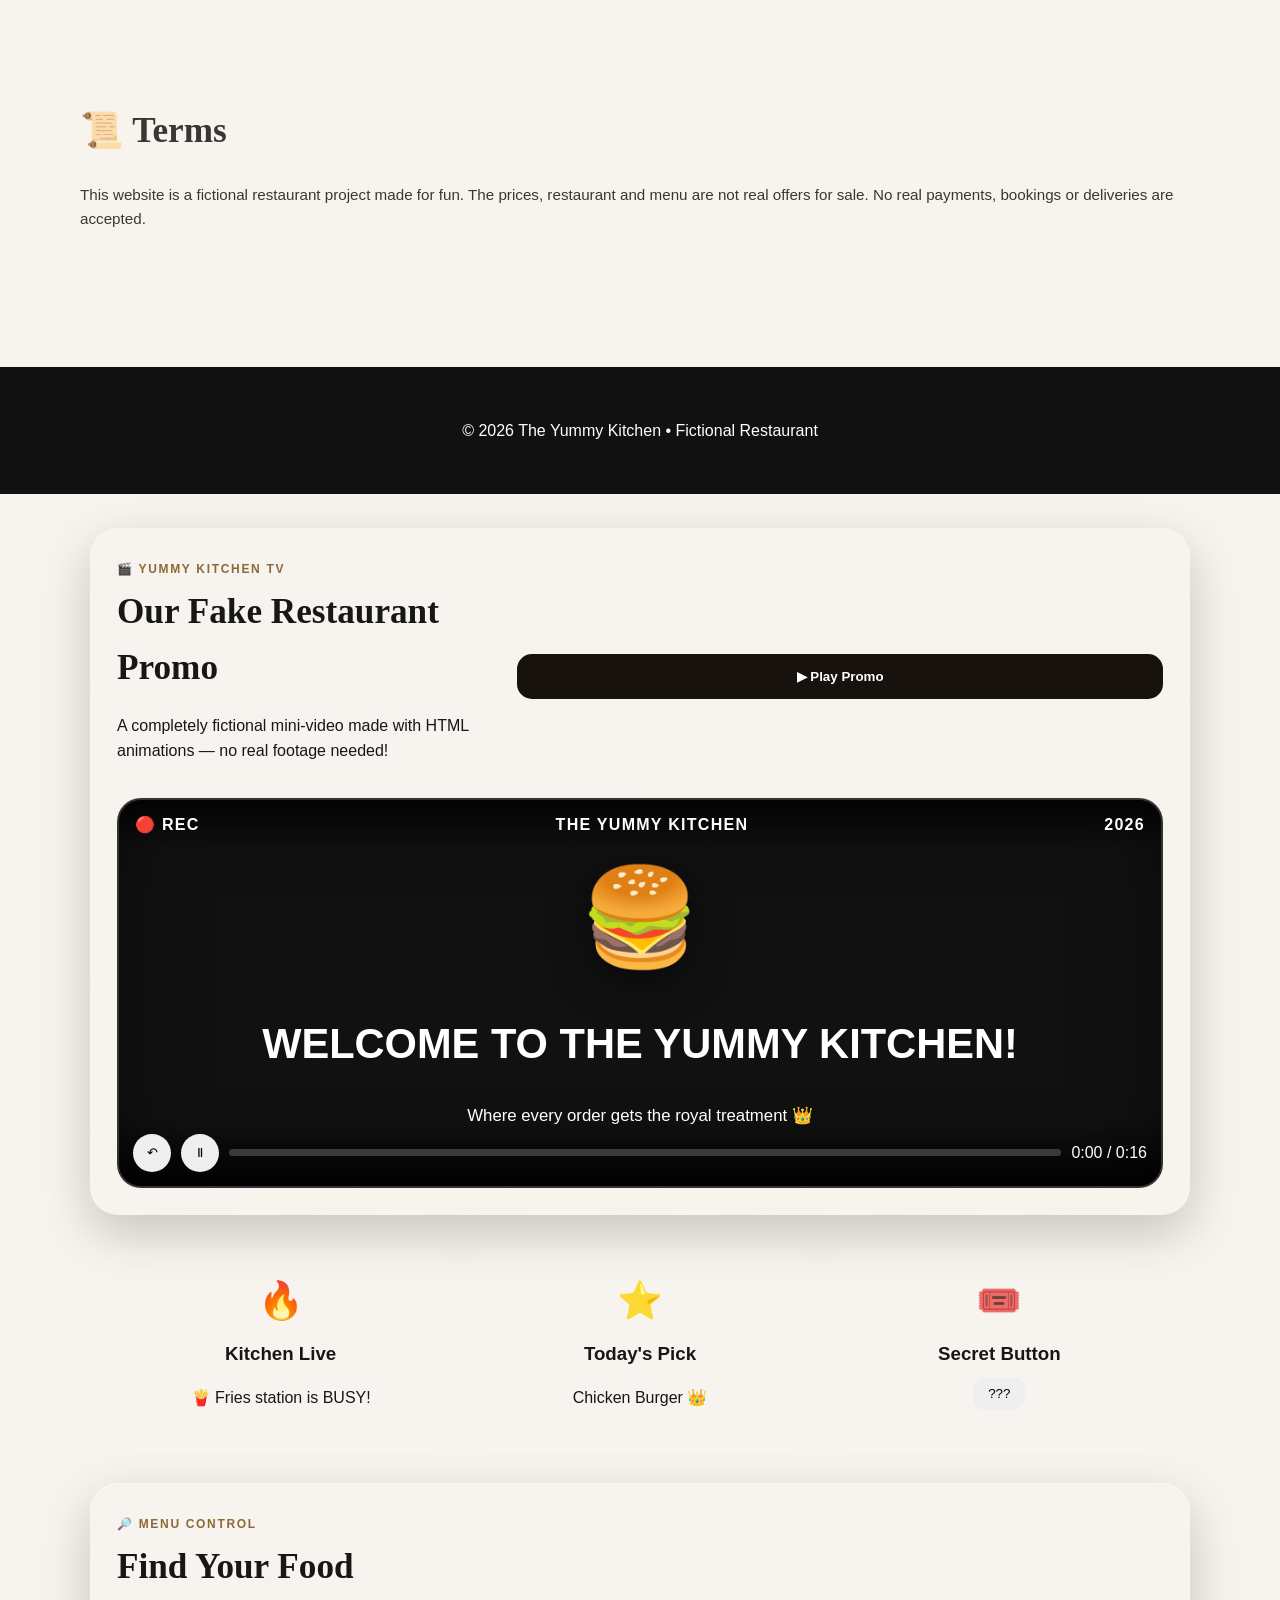
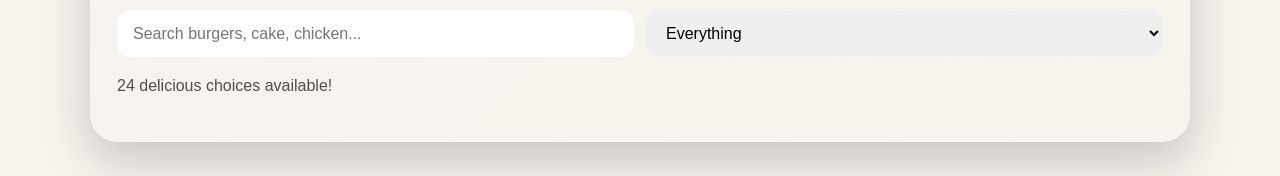
==== commit 96b3df07: "Add files via upload" ====
--- a/index.html
+++ b/index.html
@@ -259,6 +259,30 @@
 <div class="panel"><button class="panel-close" data-close="receiptModal">×</button><div class="receipt-crown">👑</div><h2>Order Confirmed!</h2><p>Your completely fictional order has been sent to the kitchen.</p><div id="receiptContent"></div><button class="primary-button" data-close="receiptModal">Done ✓</button></div>
 </div>
 
+<section class="promo-section" id="promo">
+  <div class="promo-head"><div><span class="panel-kicker">🎬 YUMMY KITCHEN TV</span><h2>Our Fake Restaurant Promo</h2><p>A completely fictional mini-video made with HTML animations — no real footage needed!</p></div><button class="primary-button" id="promoPlay">▶ Play Promo</button></div>
+  <div class="fake-video" id="fakeVideo" aria-label="Animated fictional Yummy Kitchen promo">
+    <div class="video-top"><span>🔴 REC</span><span>THE YUMMY KITCHEN</span><span>2026</span></div>
+    <div class="video-scene scene-one"><div class="scene-food">🍔</div><h3>WELCOME TO THE YUMMY KITCHEN!</h3><p>Where every order gets the royal treatment 👑</p></div>
+    <div class="video-scene scene-two"><div class="scene-food">🍟🍗🍝</div><h3>BIG FLAVOUR. BIG FUN.</h3><p>Starters • Mains • Desserts • Drinks</p></div>
+    <div class="video-scene scene-three"><div class="scene-food">🍪🍰🥞</div><h3>DON'T FORGET DESSERT!</h3><p>Cookie Cake is waiting... 👀</p></div>
+    <div class="video-scene scene-four"><div class="scene-food">✨👑✨</div><h3>THE YUMMY KITCHEN</h3><p>Thanks for visiting!</p></div>
+    <div class="video-controls"><button id="promoBack">↶</button><button id="promoPause">Ⅱ</button><div class="video-progress"><span id="promoProgress"></span></div><span id="promoTime">0:00 / 0:16</span></div>
+  </div>
+</section>
+
+<section class="extras-section">
+  <div class="extra-card"><span>🔥</span><h3>Kitchen Live</h3><p id="liveStatus">Checking the kitchen...</p></div>
+  <div class="extra-card"><span>⭐</span><h3>Today's Pick</h3><p id="dailyPick">Loading...</p></div>
+  <div class="extra-card"><span>🎟️</span><h3>Secret Button</h3><button class="secondary-button" id="secretButton">???</button></div>
+</section>
+
+<section class="search-section">
+  <span class="panel-kicker">🔎 MENU CONTROL</span><h2>Find Your Food</h2>
+  <div class="search-row"><input id="menuSearch" type="search" placeholder="Search burgers, cake, chicken..." aria-label="Search menu"><select id="categoryFilter" aria-label="Filter menu"><option value="all">Everything</option><option value="starters">Starters</option><option value="mains">Mains</option><option value="desserts">Desserts</option><option value="drinks">Drinks</option></select></div>
+  <p id="searchResult" class="search-result"></p>
+</section>
+
 <script src="script.js"></script>
 </body>
 </html>
--- a/style.css
+++ b/style.css
@@ -1 +1,9 @@
-*{box-sizing:border-box}html{scroll-behavior:smooth}body{margin:0;font-family:Arial,Helvetica,sans-serif;background:#f7f4ee;color:#171717;line-height:1.6}.hero{min-height:78vh;background:linear-gradient(135deg,#111,#2f261d);color:white;padding:24px 7% 80px}nav{display:flex;justify-content:space-between;align-items:center;gap:20px}.logo{font-weight:800;font-size:1.25rem}.navlinks{display:flex;gap:16px;flex-wrap:wrap}.navlinks a{color:white;text-decoration:none}.hero-content{max-width:760px;margin:110px auto 0;text-align:center}.eyebrow{letter-spacing:.25em;font-size:.8rem;opacity:.75}.hero h1{font-family:Georgia,serif;font-size:clamp(3rem,8vw,6.2rem);margin:.1em 0}.hero-content>p:not(.eyebrow){font-size:1.25rem}.button{display:inline-block;margin-top:20px;padding:13px 22px;background:white;color:#111;border-radius:999px;text-decoration:none;font-weight:700}main{width:min(1120px,90%);margin:auto}section{padding:70px 0}h2{font-family:Georgia,serif;font-size:2.2rem;margin-bottom:24px}.intro{text-align:center}.grid{display:grid;grid-template-columns:repeat(auto-fit,minmax(240px,1fr));gap:18px}.card{background:white;border:1px solid #e6e0d7;border-radius:18px;padding:22px;box-shadow:0 10px 30px rgba(0,0,0,.05);transition:.2s;cursor:pointer;user-select:none}.card:hover{transform:translateY(-5px)}.card h3{margin-top:0}.card .price{display:inline-block;margin-top:10px;font-weight:800;font-size:1.15rem}.featured{border:2px solid #222;background:#fffaf0}.food-picture{width:78px;height:78px;display:grid;place-items:center;font-size:3rem;border-radius:22px;margin-bottom:12px;background:linear-gradient(145deg,#fff8e9,#ead9bd)}.chef-badge{display:inline-block;margin-left:5px;padding:4px 8px;border-radius:999px;background:#17120d;color:#e5c07b;font-size:.55em;vertical-align:middle}.rating{margin:12px 0 10px;letter-spacing:1px}.rating span{letter-spacing:0;color:#777;margin-left:6px}.add-order{width:100%;border:0;border-radius:13px;padding:12px;background:#17120d;color:white;font-weight:800;cursor:pointer}.add-order:hover{transform:translateY(-1px)}.click-log{margin-top:12px;font-size:.78rem;opacity:.55}.cake-wall{background:#171717;color:white;border-radius:28px;padding:55px;margin:40px 0;text-align:center}.wall-price{font-size:2.5rem;font-weight:900;margin:.2em 0}.cake-list{display:flex;flex-wrap:wrap;justify-content:center;gap:10px;margin-top:24px}.cake-list span{background:white;color:#111;padding:8px 13px;border-radius:999px}.banned{background:#fff0f0;border-radius:24px;padding:40px;margin:50px 0}.terms{font-size:.95rem;opacity:.85}footer{text-align:center;padding:35px;background:#111;color:white;margin-top:50px}.order-bar{position:sticky;top:12px;z-index:500;display:flex;justify-content:flex-end;padding:12px 28px;pointer-events:none}.order-button{pointer-events:auto;border:0;border-radius:999px;padding:13px 20px;background:#17120d;color:white;font-weight:800;cursor:pointer;box-shadow:0 10px 28px rgba(0,0,0,.2)}.order-button span{display:inline-grid;place-items:center;min-width:24px;height:24px;margin-left:5px;border-radius:50%;background:#e5c07b;color:#17120d}.overlay-modal{position:fixed;inset:0;z-index:9999;display:none;align-items:center;justify-content:center;padding:20px;background:rgba(15,12,8,.78);backdrop-filter:blur(10px)}.overlay-modal.show{display:flex}.panel{width:min(540px,94vw);max-height:88vh;overflow:auto;position:relative;padding:34px;border-radius:28px;background:linear-gradient(145deg,#fffdf8,#f5ead8);color:#17120d;box-shadow:0 35px 100px rgba(0,0,0,.45);text-align:center}.panel h2{font-size:2rem;margin:5px 0 10px}.panel-kicker{font-size:.75rem;font-weight:900;letter-spacing:.14em;color:#8b6a35}.panel-close{position:absolute;top:14px;right:14px;width:42px;height:42px;border:0;border-radius:50%;background:white;font-size:1.8rem;cursor:pointer}.big-emoji{font-size:4rem}.made-time{margin:20px 0;padding:15px;border-radius:16px;background:linear-gradient(135deg,#17120d,#33261a);color:white}.made-time strong{color:#e5c07b}.fake-note{font-size:.8rem;opacity:.65}.primary-button{width:100%;margin-top:18px;border:0;border-radius:15px;padding:15px;background:#17120d;color:white;font-weight:900;cursor:pointer}.cart-row{display:flex;align-items:center;gap:12px;padding:13px 0;border-bottom:1px solid #ded2c0;text-align:left}.cart-row-main{flex:1}.cart-row-name{font-weight:800}.cart-row-price{color:#765b30;font-weight:700}.remove-item{border:0;background:transparent;cursor:pointer;font-size:1.1rem}.cart-total{display:flex;justify-content:space-between;padding:20px 0 5px;font-size:1.2rem}.fake-card{margin:20px 0;padding:22px;min-height:145px;border-radius:20px;color:white;background:linear-gradient(135deg,#20170f,#76572e);text-align:left}.fake-card-top,.fake-card-bottom{display:flex;justify-content:space-between;font-size:.78rem}.fake-card-number{margin:38px 0 20px;letter-spacing:.18em;font-size:1.15rem}.receipt-crown{font-size:3rem}.receipt-line{display:flex;justify-content:space-between;padding:8px 0;border-bottom:1px dashed #cbbda7}.receipt-total{display:flex;justify-content:space-between;padding-top:15px;font-size:1.2rem;font-weight:900}.toast{position:fixed;left:50%;bottom:24px;transform:translate(-50%,20px);z-index:10000;padding:12px 18px;border-radius:999px;background:#17120d;color:white;opacity:0;pointer-events:none;transition:.2s;font-weight:700}.toast.show{opacity:1;transform:translate(-50%,0)}@media(max-width:720px){nav{flex-direction:column}.hero-content{margin-top:70px}.hero{min-height:auto}.navlinks{justify-content:center}}+*{box-sizing:border-box}html{scroll-behavior:smooth}body{margin:0;font-family:Arial,Helvetica,sans-serif;background:#f7f4ee;color:#171717;line-height:1.6}.hero{min-height:78vh;background:linear-gradient(135deg,#111,#2f261d);color:white;padding:24px 7% 80px}nav{display:flex;justify-content:space-between;align-items:center;gap:20px}.logo{font-weight:800;font-size:1.25rem}.navlinks{display:flex;gap:16px;flex-wrap:wrap}.navlinks a{color:white;text-decoration:none}.hero-content{max-width:760px;margin:110px auto 0;text-align:center}.eyebrow{letter-spacing:.25em;font-size:.8rem;opacity:.75}.hero h1{font-family:Georgia,serif;font-size:clamp(3rem,8vw,6.2rem);margin:.1em 0}.hero-content>p:not(.eyebrow){font-size:1.25rem}.button{display:inline-block;margin-top:20px;padding:13px 22px;background:white;color:#111;border-radius:999px;text-decoration:none;font-weight:700}main{width:min(1120px,90%);margin:auto}section{padding:70px 0}h2{font-family:Georgia,serif;font-size:2.2rem;margin-bottom:24px}.intro{text-align:center}.grid{display:grid;grid-template-columns:repeat(auto-fit,minmax(240px,1fr));gap:18px}.card{background:white;border:1px solid #e6e0d7;border-radius:18px;padding:22px;box-shadow:0 10px 30px rgba(0,0,0,.05);transition:.2s;cursor:pointer;user-select:none}.card:hover{transform:translateY(-5px)}.card h3{margin-top:0}.card .price{display:inline-block;margin-top:10px;font-weight:800;font-size:1.15rem}.featured{border:2px solid #222;background:#fffaf0}.food-picture{width:78px;height:78px;display:grid;place-items:center;font-size:3rem;border-radius:22px;margin-bottom:12px;background:linear-gradient(145deg,#fff8e9,#ead9bd)}.chef-badge{display:inline-block;margin-left:5px;padding:4px 8px;border-radius:999px;background:#17120d;color:#e5c07b;font-size:.55em;vertical-align:middle}.rating{margin:12px 0 10px;letter-spacing:1px}.rating span{letter-spacing:0;color:#777;margin-left:6px}.add-order{width:100%;border:0;border-radius:13px;padding:12px;background:#17120d;color:white;font-weight:800;cursor:pointer}.add-order:hover{transform:translateY(-1px)}.click-log{margin-top:12px;font-size:.78rem;opacity:.55}.cake-wall{background:#171717;color:white;border-radius:28px;padding:55px;margin:40px 0;text-align:center}.wall-price{font-size:2.5rem;font-weight:900;margin:.2em 0}.cake-list{display:flex;flex-wrap:wrap;justify-content:center;gap:10px;margin-top:24px}.cake-list span{background:white;color:#111;padding:8px 13px;border-radius:999px}.banned{background:#fff0f0;border-radius:24px;padding:40px;margin:50px 0}.terms{font-size:.95rem;opacity:.85}footer{text-align:center;padding:35px;background:#111;color:white;margin-top:50px}.order-bar{position:sticky;top:12px;z-index:500;display:flex;justify-content:flex-end;padding:12px 28px;pointer-events:none}.order-button{pointer-events:auto;border:0;border-radius:999px;padding:13px 20px;background:#17120d;color:white;font-weight:800;cursor:pointer;box-shadow:0 10px 28px rgba(0,0,0,.2)}.order-button span{display:inline-grid;place-items:center;min-width:24px;height:24px;margin-left:5px;border-radius:50%;background:#e5c07b;color:#17120d}.overlay-modal{position:fixed;inset:0;z-index:9999;display:none;align-items:center;justify-content:center;padding:20px;background:rgba(15,12,8,.78);backdrop-filter:blur(10px)}.overlay-modal.show{display:flex}.panel{width:min(540px,94vw);max-height:88vh;overflow:auto;position:relative;padding:34px;border-radius:28px;background:linear-gradient(145deg,#fffdf8,#f5ead8);color:#17120d;box-shadow:0 35px 100px rgba(0,0,0,.45);text-align:center}.panel h2{font-size:2rem;margin:5px 0 10px}.panel-kicker{font-size:.75rem;font-weight:900;letter-spacing:.14em;color:#8b6a35}.panel-close{position:absolute;top:14px;right:14px;width:42px;height:42px;border:0;border-radius:50%;background:white;font-size:1.8rem;cursor:pointer}.big-emoji{font-size:4rem}.made-time{margin:20px 0;padding:15px;border-radius:16px;background:linear-gradient(135deg,#17120d,#33261a);color:white}.made-time strong{color:#e5c07b}.fake-note{font-size:.8rem;opacity:.65}.primary-button{width:100%;margin-top:18px;border:0;border-radius:15px;padding:15px;background:#17120d;color:white;font-weight:900;cursor:pointer}.cart-row{display:flex;align-items:center;gap:12px;padding:13px 0;border-bottom:1px solid #ded2c0;text-align:left}.cart-row-main{flex:1}.cart-row-name{font-weight:800}.cart-row-price{color:#765b30;font-weight:700}.remove-item{border:0;background:transparent;cursor:pointer;font-size:1.1rem}.cart-total{display:flex;justify-content:space-between;padding:20px 0 5px;font-size:1.2rem}.fake-card{margin:20px 0;padding:22px;min-height:145px;border-radius:20px;color:white;background:linear-gradient(135deg,#20170f,#76572e);text-align:left}.fake-card-top,.fake-card-bottom{display:flex;justify-content:space-between;font-size:.78rem}.fake-card-number{margin:38px 0 20px;letter-spacing:.18em;font-size:1.15rem}.receipt-crown{font-size:3rem}.receipt-line{display:flex;justify-content:space-between;padding:8px 0;border-bottom:1px dashed #cbbda7}.receipt-total{display:flex;justify-content:space-between;padding-top:15px;font-size:1.2rem;font-weight:900}.toast{position:fixed;left:50%;bottom:24px;transform:translate(-50%,20px);z-index:10000;padding:12px 18px;border-radius:999px;background:#17120d;color:white;opacity:0;pointer-events:none;transition:.2s;font-weight:700}.toast.show{opacity:1;transform:translate(-50%,0)}@media(max-width:720px){nav{flex-direction:column}.hero-content{margin-top:70px}.hero{min-height:auto}.navlinks{justify-content:center}}
+
+/* MEGA UPDATE: promo video, search, live kitchen and bonus features */
+.promo-section,.search-section{margin:34px auto;max-width:1100px;padding:26px;border-radius:28px;background:linear-gradient(135deg,rgba(255,255,255,.08),rgba(255,255,255,.03));border:1px solid rgba(255,255,255,.15);box-shadow:0 18px 50px rgba(0,0,0,.2)}
+.promo-head{display:flex;align-items:center;justify-content:space-between;gap:20px;margin-bottom:18px}.promo-head h2,.search-section h2{margin:.2rem 0}.fake-video{position:relative;overflow:hidden;min-height:390px;border-radius:24px;background:#111;color:white;border:2px solid rgba(255,255,255,.15);box-shadow:inset 0 0 80px rgba(0,0,0,.5)}
+.video-top{position:absolute;z-index:5;top:0;left:0;right:0;padding:12px 16px;display:flex;justify-content:space-between;background:linear-gradient(#000b,transparent);font-weight:800;letter-spacing:.08em}.video-scene{position:absolute;inset:0;display:flex;flex-direction:column;align-items:center;justify-content:center;text-align:center;padding:40px;opacity:0;transform:scale(1.08);transition:opacity .5s,transform .5s}.fake-video.playing .video-scene:nth-of-type(2){animation:promoScene 16s infinite 0s}.fake-video.playing .video-scene:nth-of-type(3){animation:promoScene 16s infinite 4s}.fake-video.playing .video-scene:nth-of-type(4){animation:promoScene 16s infinite 8s}.fake-video.playing .video-scene:nth-of-type(5){animation:promoScene 16s infinite 12s}.fake-video:not(.playing) .scene-one{opacity:1;transform:scale(1)}
+.scene-food{font-size:6rem;filter:drop-shadow(0 10px 20px #0008);margin-bottom:10px}.video-scene h3{font-size:clamp(1.4rem,4vw,2.6rem);margin:8px}.video-scene p{font-size:1.05rem}.video-controls{position:absolute;z-index:6;bottom:0;left:0;right:0;display:flex;align-items:center;gap:10px;padding:14px;background:linear-gradient(transparent,#000e)}.video-controls button{border:0;border-radius:50%;width:38px;height:38px;cursor:pointer}.video-progress{height:7px;flex:1;background:#ffffff33;border-radius:99px;overflow:hidden}.video-progress span{display:block;width:0;height:100%;background:currentColor}.video-progress span.running{animation:progress 16s linear infinite}.extras-section{max-width:1100px;margin:30px auto;display:grid;grid-template-columns:repeat(3,1fr);gap:18px;padding:0 20px}.extra-card{padding:22px;border-radius:22px;border:1px solid rgba(255,255,255,.14);background:rgba(255,255,255,.06);text-align:center}.extra-card>span{font-size:2.3rem}.extra-card h3{margin:8px}.secondary-button{padding:9px 15px;border:0;border-radius:12px;cursor:pointer}.search-row{display:flex;gap:12px;margin-top:15px}.search-row input,.search-row select{flex:1;padding:13px 15px;border-radius:14px;border:1px solid rgba(255,255,255,.2);font-size:1rem}.search-result{opacity:.75}.card.search-hidden{display:none!important}.secret-active{animation:secretGlow 1s ease infinite alternate}
+@keyframes promoScene{0%,23%{opacity:0;transform:scale(1.08)}25%,48%{opacity:1;transform:scale(1)}50%,100%{opacity:0;transform:scale(.95)}}@keyframes progress{from{width:0}to{width:100%}}@keyframes secretGlow{from{transform:scale(1)}to{transform:scale(1.08);filter:brightness(1.4)}}
+@media(max-width:700px){.promo-head{flex-direction:column;align-items:flex-start}.extras-section{grid-template-columns:1fr}.fake-video{min-height:330px}.scene-food{font-size:4rem}.search-row{flex-direction:column}}
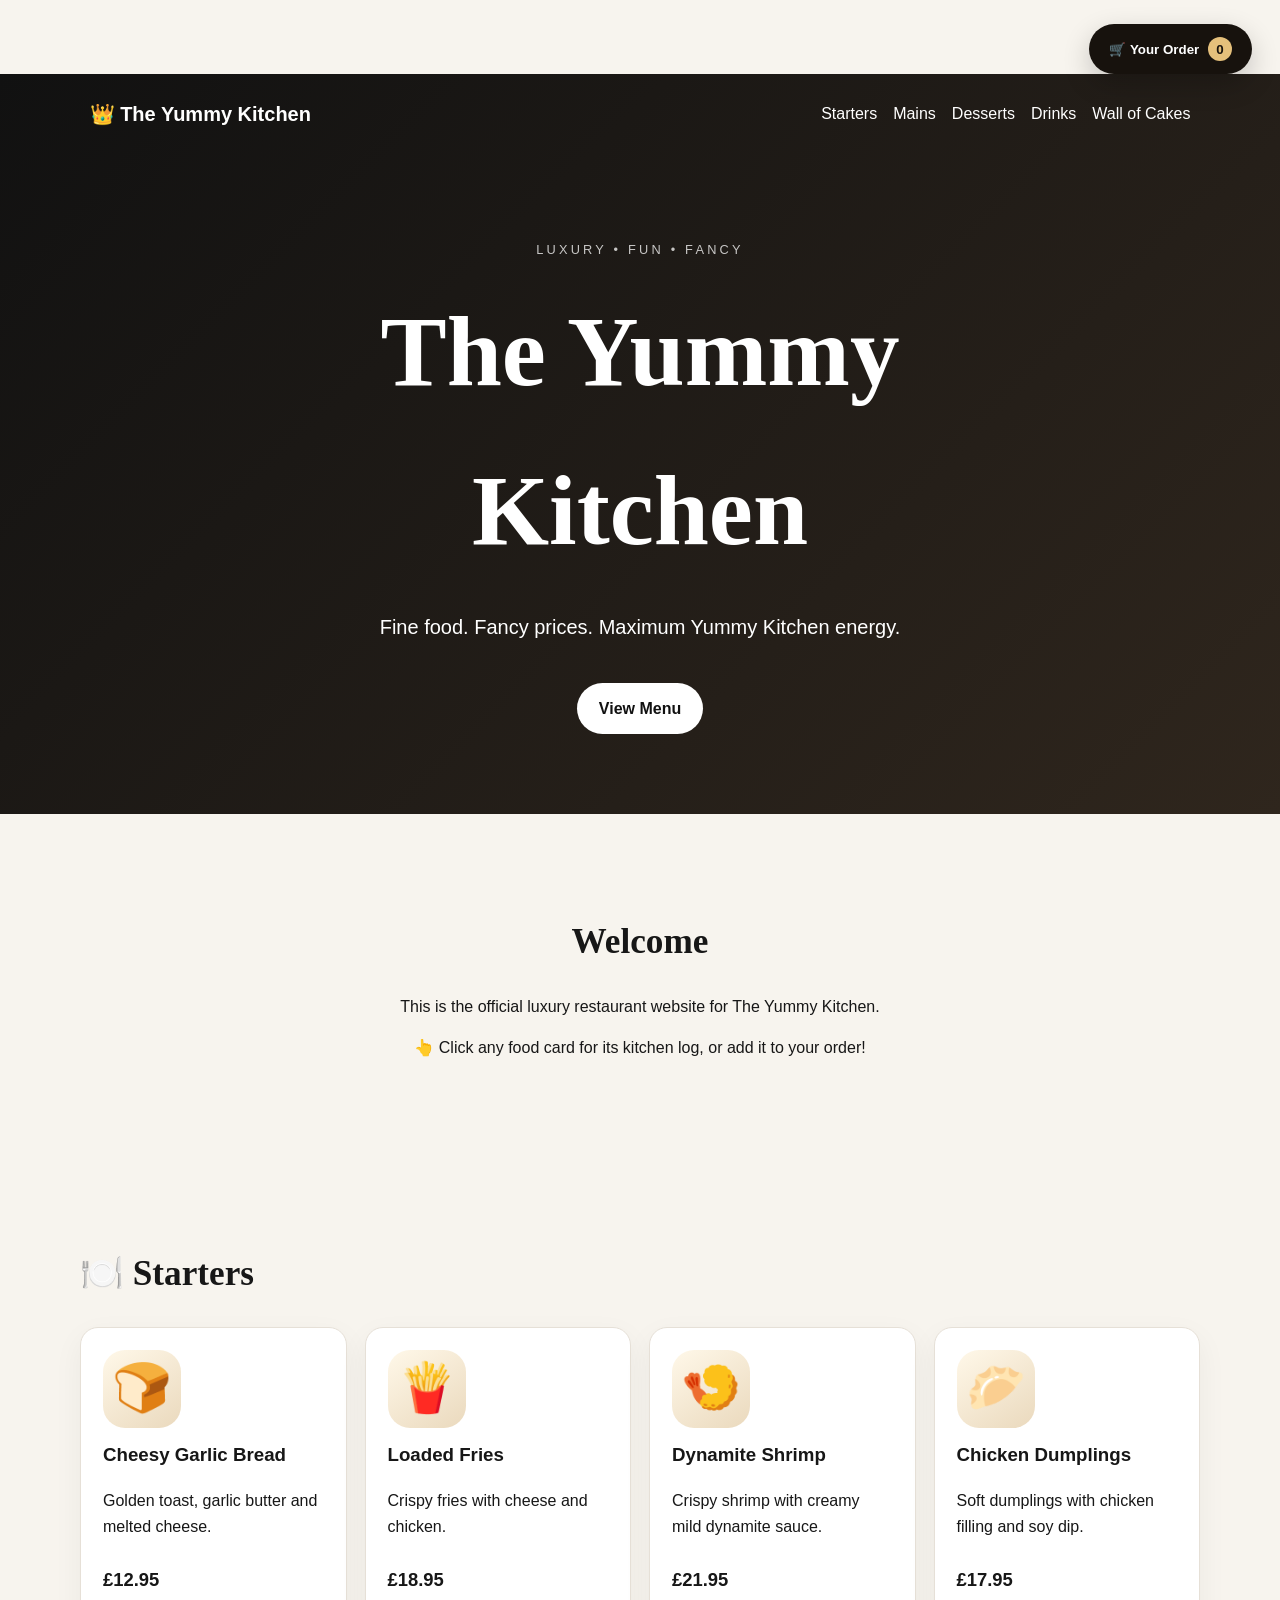
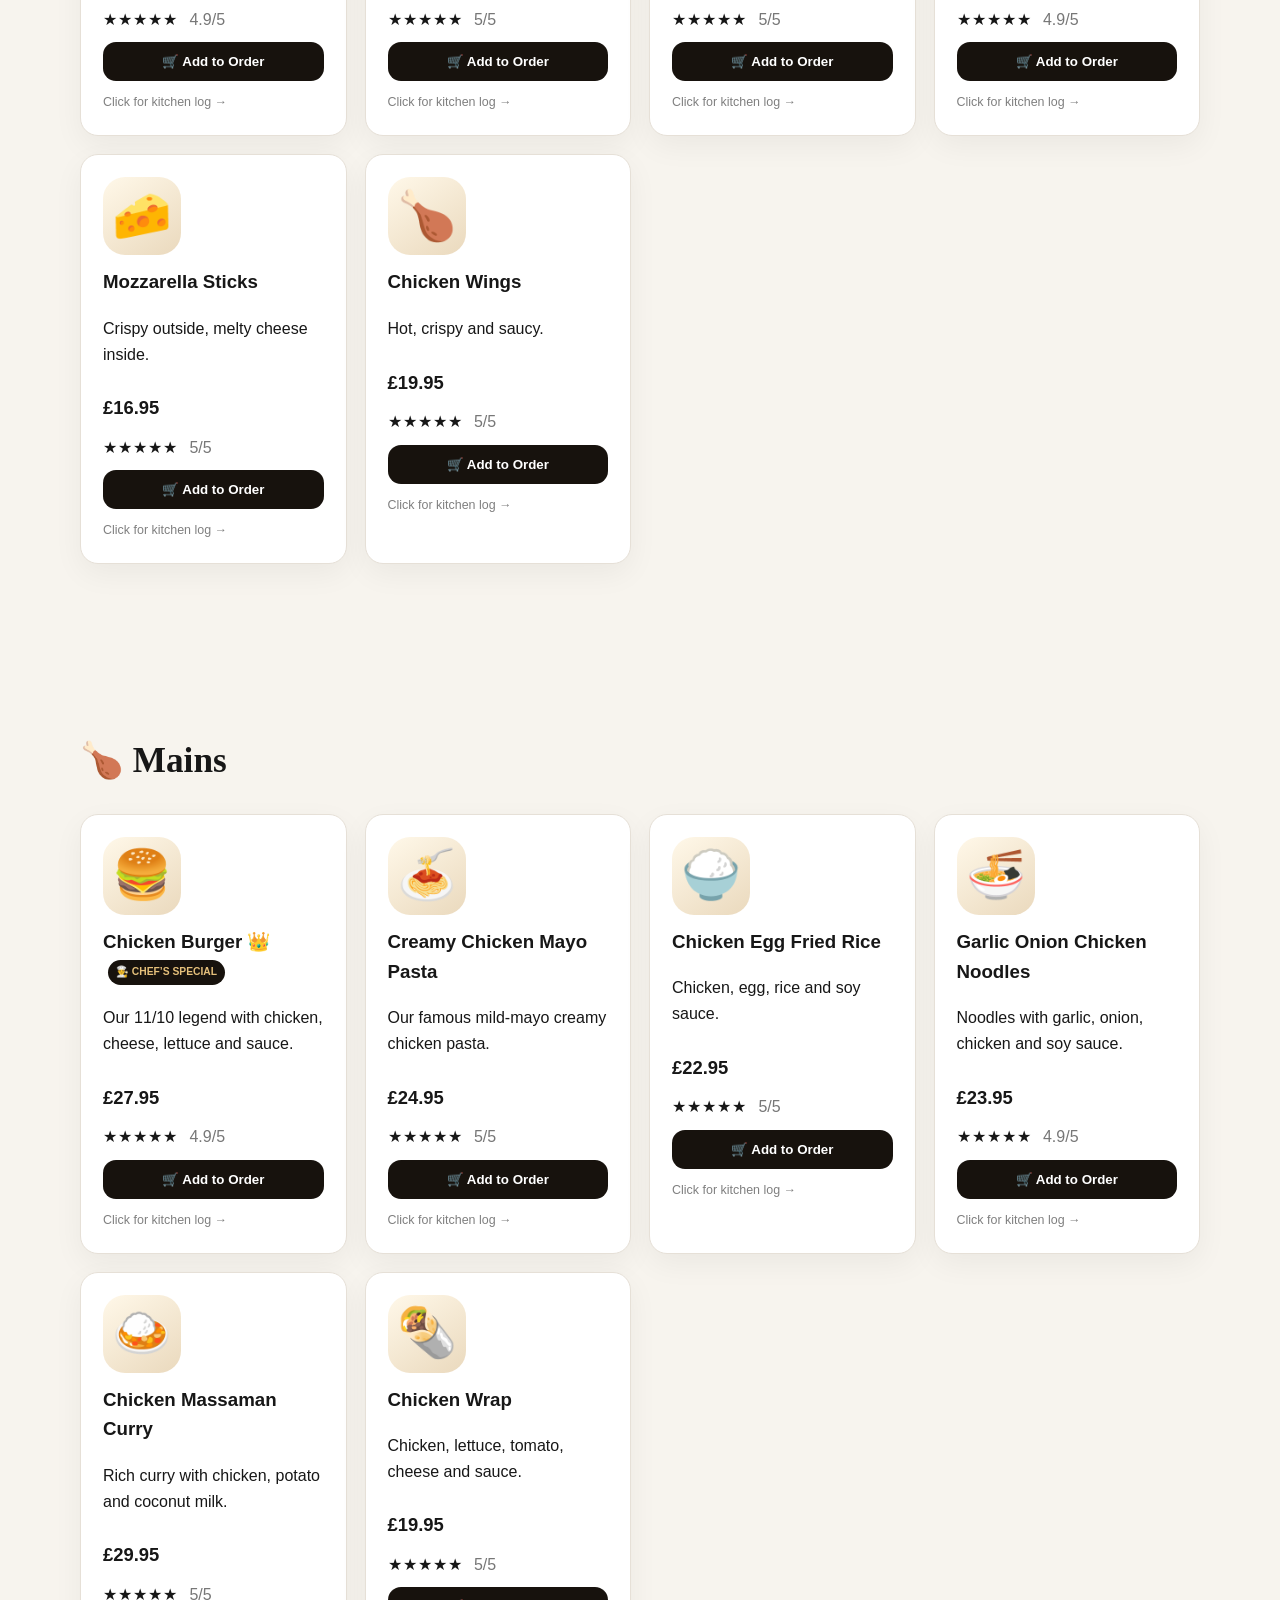
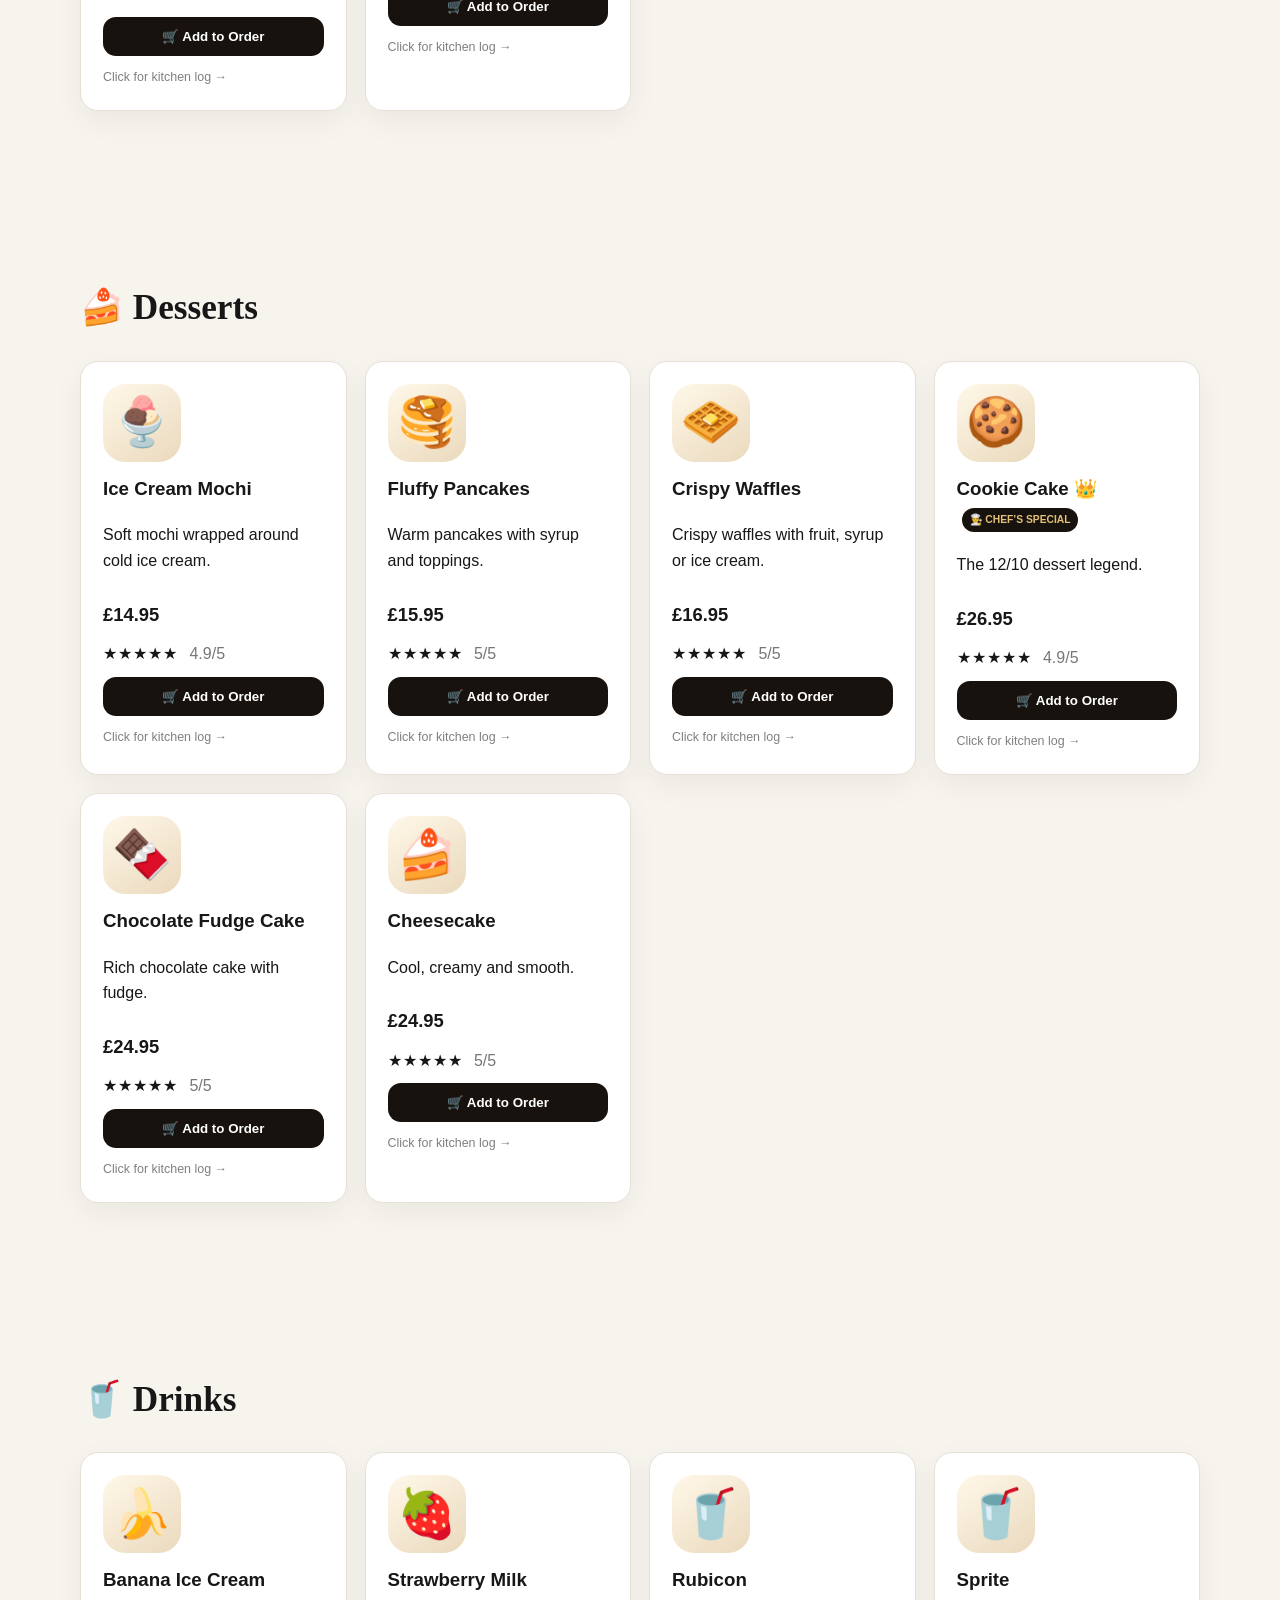
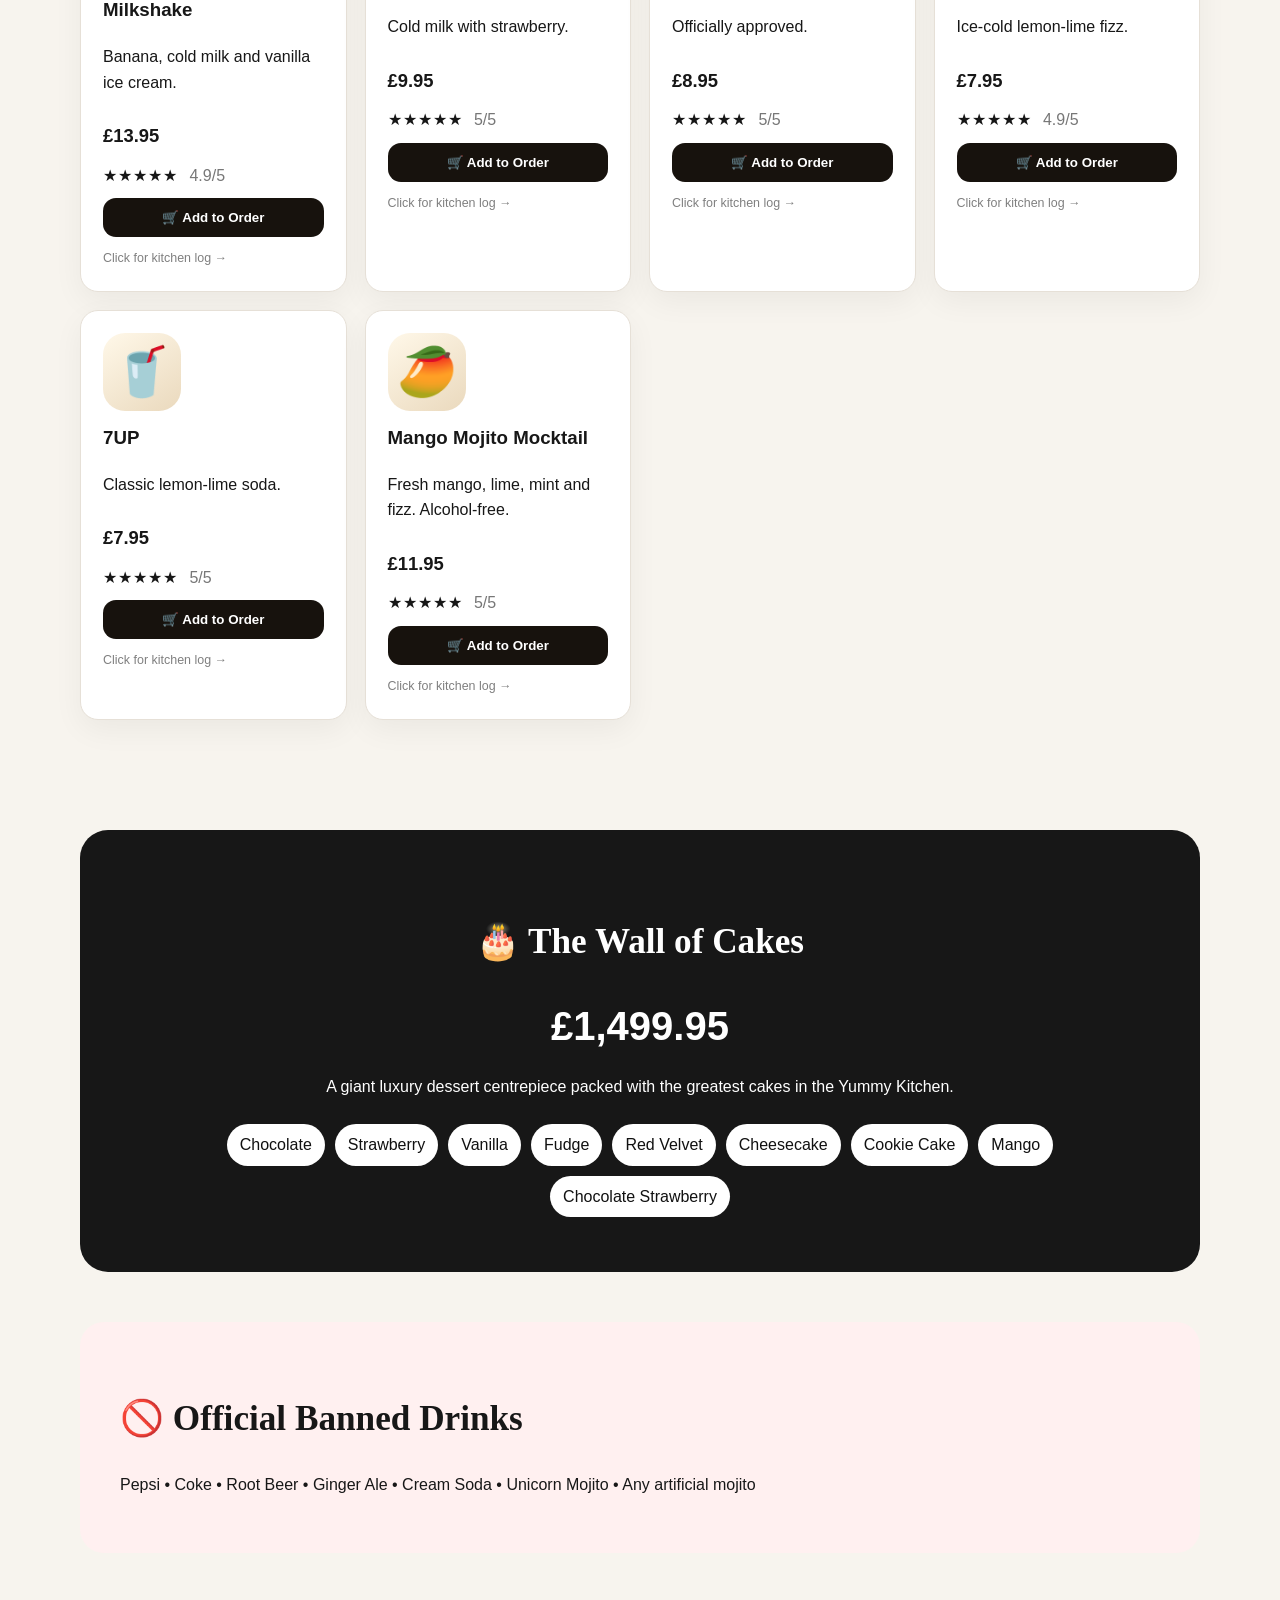
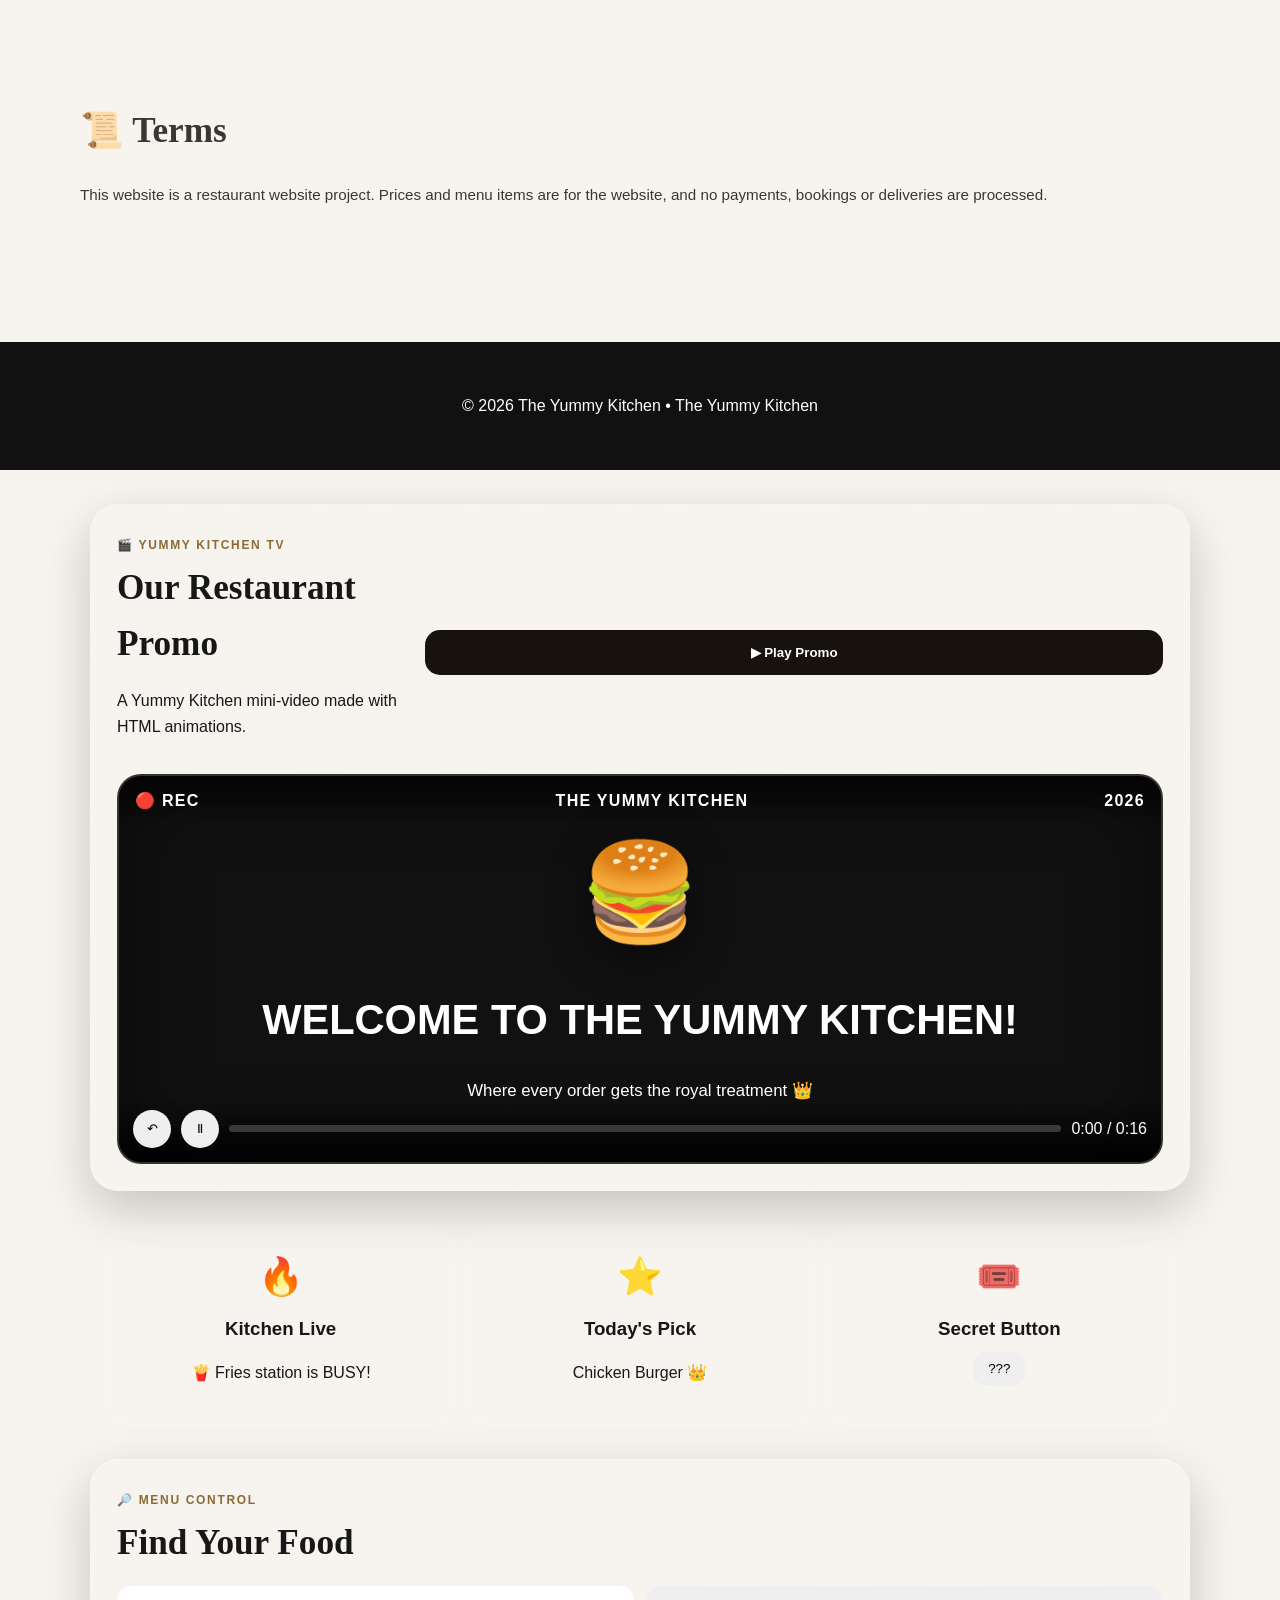
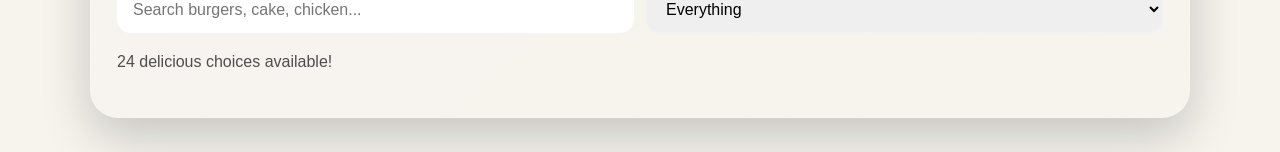
==== commit 54ebf641: "Add files via upload" ====
--- a/index.html
+++ b/index.html
@@ -16,7 +16,7 @@
 </header>
 
 <main>
-<section class="intro"><h2>Welcome</h2><p>This is the official fictional luxury restaurant website for The Yummy Kitchen.</p><p class="click-hint">👆 Click any food card for its kitchen log, or add it to your order!</p></section>
+<section class="intro"><h2>Welcome</h2><p>This is the official luxury restaurant website for The Yummy Kitchen.</p><p class="click-hint">👆 Click any food card for its kitchen log, or add it to your order!</p></section>
 <section id="starters"><h2>🍽️ Starters</h2><div class="grid">
 <article class="card" data-index="0" data-name="Cheesy Garlic Bread" data-price="12.95" data-emoji="🍞">
   <div class="food-picture">🍞</div>
@@ -236,32 +236,32 @@
 </article></div></section>
 <section id="cakes" class="cake-wall"><h2>🎂 The Wall of Cakes</h2><p class="wall-price">£1,499.95</p><p>A giant luxury dessert centrepiece packed with the greatest cakes in the Yummy Kitchen.</p><div class="cake-list"><span>Chocolate</span><span>Strawberry</span><span>Vanilla</span><span>Fudge</span><span>Red Velvet</span><span>Cheesecake</span><span>Cookie Cake</span><span>Mango</span><span>Chocolate Strawberry</span></div></section>
 <section class="banned"><h2>🚫 Official Banned Drinks</h2><p>Pepsi • Coke • Root Beer • Ginger Ale • Cream Soda • Unicorn Mojito • Any artificial mojito</p></section>
-<section class="terms"><h2>📜 Terms</h2><p>This website is a fictional restaurant project made for fun. The prices, restaurant and menu are not real offers for sale. No real payments, bookings or deliveries are accepted.</p></section>
+<section class="terms"><h2>📜 Terms</h2><p>This website is a restaurant website project. Prices and menu items are for the website, and no payments, bookings or deliveries are processed.</p></section>
 </main>
 
-<footer><p>© 2026 The Yummy Kitchen • Fictional Restaurant</p></footer>
+<footer><p>© 2026 The Yummy Kitchen • The Yummy Kitchen</p></footer>
 
 <div id="toast" class="toast"></div>
 
 <div id="foodModal" class="overlay-modal">
-<div class="panel food-panel"><button class="panel-close" data-close="foodModal">×</button><div id="modalEmoji" class="big-emoji">🍽️</div><div class="panel-kicker">👑 KITCHEN LOG</div><h2 id="modalFoodName">Food</h2><p id="modalFoodDescription"></p><div class="made-time">🕒 <strong>Made at:</strong> <span id="modalMadeTime"></span></div><p class="fake-note">✨ Fictional kitchen time for fun!</p></div>
+<div class="panel food-panel"><button class="panel-close" data-close="foodModal">×</button><div id="modalEmoji" class="big-emoji">🍽️</div><div class="panel-kicker">👑 KITCHEN LOG</div><h2 id="modalFoodName">Food</h2><p id="modalFoodDescription"></p><div class="made-time">🕒 <strong>Made at:</strong> <span id="modalMadeTime"></span></div><p class="note">✨ Fictional kitchen time for fun!</p></div>
 </div>
 
 <div id="cartModal" class="overlay-modal">
-<div class="panel"><button class="panel-close" data-close="cartModal">×</button><div class="panel-kicker">👑 THE YUMMY KITCHEN</div><h2>Your Order</h2><div id="cartItems"></div><div class="cart-total"><span>Total</span><strong id="cartTotal">£0.00</strong></div><button id="checkoutButton" class="primary-button">Proceed to Fake Checkout →</button></div>
+<div class="panel"><button class="panel-close" data-close="cartModal">×</button><div class="panel-kicker">👑 THE YUMMY KITCHEN</div><h2>Your Order</h2><div id="cartItems"></div><div class="cart-total"><span>Total</span><strong id="cartTotal">£0.00</strong></div><button id="checkoutButton" class="primary-button">Proceed to Checkout →</button></div>
 </div>
 
 <div id="checkoutModal" class="overlay-modal">
-<div class="panel"><button class="panel-close" data-close="checkoutModal">×</button><div class="panel-kicker">✨ DEMO ONLY</div><h2>Fancy Fake Checkout</h2><p>No real payment is taken.</p><div class="fake-card"><div class="fake-card-top"><span>YUMMY KITCHEN</span><span>👑</span></div><div class="fake-card-number">•••• •••• •••• 2026</div><div class="fake-card-bottom"><span>YUMMY GUEST</span><span>DEMO</span></div></div><button id="placeOrderButton" class="primary-button">Place Fake Order 🎉</button></div>
+<div class="panel"><button class="panel-close" data-close="checkoutModal">×</button><div class="panel-kicker">✨ CHECKOUT</div><h2>Yummy Kitchen Checkout</h2><p>No payment is processed on this website.</p><div class="checkout-card"><div class="checkout-card-top"><span>YUMMY KITCHEN</span><span>👑</span></div><div class="checkout-card-number">•••• •••• •••• 2026</div><div class="checkout-card-bottom"><span>YUMMY GUEST</span><span>DEMO</span></div></div><button id="placeOrderButton" class="primary-button">Place Order 🎉</button></div>
 </div>
 
 <div id="receiptModal" class="overlay-modal">
-<div class="panel"><button class="panel-close" data-close="receiptModal">×</button><div class="receipt-crown">👑</div><h2>Order Confirmed!</h2><p>Your completely fictional order has been sent to the kitchen.</p><div id="receiptContent"></div><button class="primary-button" data-close="receiptModal">Done ✓</button></div>
+<div class="panel"><button class="panel-close" data-close="receiptModal">×</button><div class="receipt-crown">👑</div><h2>Order Confirmed!</h2><p>Your order has been sent to the kitchen.</p><div id="receiptContent"></div><button class="primary-button" data-close="receiptModal">Done ✓</button></div>
 </div>
 
 <section class="promo-section" id="promo">
-  <div class="promo-head"><div><span class="panel-kicker">🎬 YUMMY KITCHEN TV</span><h2>Our Fake Restaurant Promo</h2><p>A completely fictional mini-video made with HTML animations — no real footage needed!</p></div><button class="primary-button" id="promoPlay">▶ Play Promo</button></div>
-  <div class="fake-video" id="fakeVideo" aria-label="Animated fictional Yummy Kitchen promo">
+  <div class="promo-head"><div><span class="panel-kicker">🎬 YUMMY KITCHEN TV</span><h2>Our Restaurant Promo</h2><p>A Yummy Kitchen mini-video made with HTML animations.</p></div><button class="primary-button" id="promoPlay">▶ Play Promo</button></div>
+  <div class="promo-video" id="promoVideo" aria-label="Animated Yummy Kitchen promo">
     <div class="video-top"><span>🔴 REC</span><span>THE YUMMY KITCHEN</span><span>2026</span></div>
     <div class="video-scene scene-one"><div class="scene-food">🍔</div><h3>WELCOME TO THE YUMMY KITCHEN!</h3><p>Where every order gets the royal treatment 👑</p></div>
     <div class="video-scene scene-two"><div class="scene-food">🍟🍗🍝</div><h3>BIG FLAVOUR. BIG FUN.</h3><p>Starters • Mains • Desserts • Drinks</p></div>
--- a/style.css
+++ b/style.css
@@ -1,9 +1,9 @@
-*{box-sizing:border-box}html{scroll-behavior:smooth}body{margin:0;font-family:Arial,Helvetica,sans-serif;background:#f7f4ee;color:#171717;line-height:1.6}.hero{min-height:78vh;background:linear-gradient(135deg,#111,#2f261d);color:white;padding:24px 7% 80px}nav{display:flex;justify-content:space-between;align-items:center;gap:20px}.logo{font-weight:800;font-size:1.25rem}.navlinks{display:flex;gap:16px;flex-wrap:wrap}.navlinks a{color:white;text-decoration:none}.hero-content{max-width:760px;margin:110px auto 0;text-align:center}.eyebrow{letter-spacing:.25em;font-size:.8rem;opacity:.75}.hero h1{font-family:Georgia,serif;font-size:clamp(3rem,8vw,6.2rem);margin:.1em 0}.hero-content>p:not(.eyebrow){font-size:1.25rem}.button{display:inline-block;margin-top:20px;padding:13px 22px;background:white;color:#111;border-radius:999px;text-decoration:none;font-weight:700}main{width:min(1120px,90%);margin:auto}section{padding:70px 0}h2{font-family:Georgia,serif;font-size:2.2rem;margin-bottom:24px}.intro{text-align:center}.grid{display:grid;grid-template-columns:repeat(auto-fit,minmax(240px,1fr));gap:18px}.card{background:white;border:1px solid #e6e0d7;border-radius:18px;padding:22px;box-shadow:0 10px 30px rgba(0,0,0,.05);transition:.2s;cursor:pointer;user-select:none}.card:hover{transform:translateY(-5px)}.card h3{margin-top:0}.card .price{display:inline-block;margin-top:10px;font-weight:800;font-size:1.15rem}.featured{border:2px solid #222;background:#fffaf0}.food-picture{width:78px;height:78px;display:grid;place-items:center;font-size:3rem;border-radius:22px;margin-bottom:12px;background:linear-gradient(145deg,#fff8e9,#ead9bd)}.chef-badge{display:inline-block;margin-left:5px;padding:4px 8px;border-radius:999px;background:#17120d;color:#e5c07b;font-size:.55em;vertical-align:middle}.rating{margin:12px 0 10px;letter-spacing:1px}.rating span{letter-spacing:0;color:#777;margin-left:6px}.add-order{width:100%;border:0;border-radius:13px;padding:12px;background:#17120d;color:white;font-weight:800;cursor:pointer}.add-order:hover{transform:translateY(-1px)}.click-log{margin-top:12px;font-size:.78rem;opacity:.55}.cake-wall{background:#171717;color:white;border-radius:28px;padding:55px;margin:40px 0;text-align:center}.wall-price{font-size:2.5rem;font-weight:900;margin:.2em 0}.cake-list{display:flex;flex-wrap:wrap;justify-content:center;gap:10px;margin-top:24px}.cake-list span{background:white;color:#111;padding:8px 13px;border-radius:999px}.banned{background:#fff0f0;border-radius:24px;padding:40px;margin:50px 0}.terms{font-size:.95rem;opacity:.85}footer{text-align:center;padding:35px;background:#111;color:white;margin-top:50px}.order-bar{position:sticky;top:12px;z-index:500;display:flex;justify-content:flex-end;padding:12px 28px;pointer-events:none}.order-button{pointer-events:auto;border:0;border-radius:999px;padding:13px 20px;background:#17120d;color:white;font-weight:800;cursor:pointer;box-shadow:0 10px 28px rgba(0,0,0,.2)}.order-button span{display:inline-grid;place-items:center;min-width:24px;height:24px;margin-left:5px;border-radius:50%;background:#e5c07b;color:#17120d}.overlay-modal{position:fixed;inset:0;z-index:9999;display:none;align-items:center;justify-content:center;padding:20px;background:rgba(15,12,8,.78);backdrop-filter:blur(10px)}.overlay-modal.show{display:flex}.panel{width:min(540px,94vw);max-height:88vh;overflow:auto;position:relative;padding:34px;border-radius:28px;background:linear-gradient(145deg,#fffdf8,#f5ead8);color:#17120d;box-shadow:0 35px 100px rgba(0,0,0,.45);text-align:center}.panel h2{font-size:2rem;margin:5px 0 10px}.panel-kicker{font-size:.75rem;font-weight:900;letter-spacing:.14em;color:#8b6a35}.panel-close{position:absolute;top:14px;right:14px;width:42px;height:42px;border:0;border-radius:50%;background:white;font-size:1.8rem;cursor:pointer}.big-emoji{font-size:4rem}.made-time{margin:20px 0;padding:15px;border-radius:16px;background:linear-gradient(135deg,#17120d,#33261a);color:white}.made-time strong{color:#e5c07b}.fake-note{font-size:.8rem;opacity:.65}.primary-button{width:100%;margin-top:18px;border:0;border-radius:15px;padding:15px;background:#17120d;color:white;font-weight:900;cursor:pointer}.cart-row{display:flex;align-items:center;gap:12px;padding:13px 0;border-bottom:1px solid #ded2c0;text-align:left}.cart-row-main{flex:1}.cart-row-name{font-weight:800}.cart-row-price{color:#765b30;font-weight:700}.remove-item{border:0;background:transparent;cursor:pointer;font-size:1.1rem}.cart-total{display:flex;justify-content:space-between;padding:20px 0 5px;font-size:1.2rem}.fake-card{margin:20px 0;padding:22px;min-height:145px;border-radius:20px;color:white;background:linear-gradient(135deg,#20170f,#76572e);text-align:left}.fake-card-top,.fake-card-bottom{display:flex;justify-content:space-between;font-size:.78rem}.fake-card-number{margin:38px 0 20px;letter-spacing:.18em;font-size:1.15rem}.receipt-crown{font-size:3rem}.receipt-line{display:flex;justify-content:space-between;padding:8px 0;border-bottom:1px dashed #cbbda7}.receipt-total{display:flex;justify-content:space-between;padding-top:15px;font-size:1.2rem;font-weight:900}.toast{position:fixed;left:50%;bottom:24px;transform:translate(-50%,20px);z-index:10000;padding:12px 18px;border-radius:999px;background:#17120d;color:white;opacity:0;pointer-events:none;transition:.2s;font-weight:700}.toast.show{opacity:1;transform:translate(-50%,0)}@media(max-width:720px){nav{flex-direction:column}.hero-content{margin-top:70px}.hero{min-height:auto}.navlinks{justify-content:center}}
+*{box-sizing:border-box}html{scroll-behavior:smooth}body{margin:0;font-family:Arial,Helvetica,sans-serif;background:#f7f4ee;color:#171717;line-height:1.6}.hero{min-height:78vh;background:linear-gradient(135deg,#111,#2f261d);color:white;padding:24px 7% 80px}nav{display:flex;justify-content:space-between;align-items:center;gap:20px}.logo{font-weight:800;font-size:1.25rem}.navlinks{display:flex;gap:16px;flex-wrap:wrap}.navlinks a{color:white;text-decoration:none}.hero-content{max-width:760px;margin:110px auto 0;text-align:center}.eyebrow{letter-spacing:.25em;font-size:.8rem;opacity:.75}.hero h1{font-family:Georgia,serif;font-size:clamp(3rem,8vw,6.2rem);margin:.1em 0}.hero-content>p:not(.eyebrow){font-size:1.25rem}.button{display:inline-block;margin-top:20px;padding:13px 22px;background:white;color:#111;border-radius:999px;text-decoration:none;font-weight:700}main{width:min(1120px,90%);margin:auto}section{padding:70px 0}h2{font-family:Georgia,serif;font-size:2.2rem;margin-bottom:24px}.intro{text-align:center}.grid{display:grid;grid-template-columns:repeat(auto-fit,minmax(240px,1fr));gap:18px}.card{background:white;border:1px solid #e6e0d7;border-radius:18px;padding:22px;box-shadow:0 10px 30px rgba(0,0,0,.05);transition:.2s;cursor:pointer;user-select:none}.card:hover{transform:translateY(-5px)}.card h3{margin-top:0}.card .price{display:inline-block;margin-top:10px;font-weight:800;font-size:1.15rem}.featured{border:2px solid #222;background:#fffaf0}.food-picture{width:78px;height:78px;display:grid;place-items:center;font-size:3rem;border-radius:22px;margin-bottom:12px;background:linear-gradient(145deg,#fff8e9,#ead9bd)}.chef-badge{display:inline-block;margin-left:5px;padding:4px 8px;border-radius:999px;background:#17120d;color:#e5c07b;font-size:.55em;vertical-align:middle}.rating{margin:12px 0 10px;letter-spacing:1px}.rating span{letter-spacing:0;color:#777;margin-left:6px}.add-order{width:100%;border:0;border-radius:13px;padding:12px;background:#17120d;color:white;font-weight:800;cursor:pointer}.add-order:hover{transform:translateY(-1px)}.click-log{margin-top:12px;font-size:.78rem;opacity:.55}.cake-wall{background:#171717;color:white;border-radius:28px;padding:55px;margin:40px 0;text-align:center}.wall-price{font-size:2.5rem;font-weight:900;margin:.2em 0}.cake-list{display:flex;flex-wrap:wrap;justify-content:center;gap:10px;margin-top:24px}.cake-list span{background:white;color:#111;padding:8px 13px;border-radius:999px}.banned{background:#fff0f0;border-radius:24px;padding:40px;margin:50px 0}.terms{font-size:.95rem;opacity:.85}footer{text-align:center;padding:35px;background:#111;color:white;margin-top:50px}.order-bar{position:sticky;top:12px;z-index:500;display:flex;justify-content:flex-end;padding:12px 28px;pointer-events:none}.order-button{pointer-events:auto;border:0;border-radius:999px;padding:13px 20px;background:#17120d;color:white;font-weight:800;cursor:pointer;box-shadow:0 10px 28px rgba(0,0,0,.2)}.order-button span{display:inline-grid;place-items:center;min-width:24px;height:24px;margin-left:5px;border-radius:50%;background:#e5c07b;color:#17120d}.overlay-modal{position:fixed;inset:0;z-index:9999;display:none;align-items:center;justify-content:center;padding:20px;background:rgba(15,12,8,.78);backdrop-filter:blur(10px)}.overlay-modal.show{display:flex}.panel{width:min(540px,94vw);max-height:88vh;overflow:auto;position:relative;padding:34px;border-radius:28px;background:linear-gradient(145deg,#fffdf8,#f5ead8);color:#17120d;box-shadow:0 35px 100px rgba(0,0,0,.45);text-align:center}.panel h2{font-size:2rem;margin:5px 0 10px}.panel-kicker{font-size:.75rem;font-weight:900;letter-spacing:.14em;color:#8b6a35}.panel-close{position:absolute;top:14px;right:14px;width:42px;height:42px;border:0;border-radius:50%;background:white;font-size:1.8rem;cursor:pointer}.big-emoji{font-size:4rem}.made-time{margin:20px 0;padding:15px;border-radius:16px;background:linear-gradient(135deg,#17120d,#33261a);color:white}.made-time strong{color:#e5c07b}.note{font-size:.8rem;opacity:.65}.primary-button{width:100%;margin-top:18px;border:0;border-radius:15px;padding:15px;background:#17120d;color:white;font-weight:900;cursor:pointer}.cart-row{display:flex;align-items:center;gap:12px;padding:13px 0;border-bottom:1px solid #ded2c0;text-align:left}.cart-row-main{flex:1}.cart-row-name{font-weight:800}.cart-row-price{color:#765b30;font-weight:700}.remove-item{border:0;background:transparent;cursor:pointer;font-size:1.1rem}.cart-total{display:flex;justify-content:space-between;padding:20px 0 5px;font-size:1.2rem}.checkout-card{margin:20px 0;padding:22px;min-height:145px;border-radius:20px;color:white;background:linear-gradient(135deg,#20170f,#76572e);text-align:left}.checkout-card-top,.checkout-card-bottom{display:flex;justify-content:space-between;font-size:.78rem}.checkout-card-number{margin:38px 0 20px;letter-spacing:.18em;font-size:1.15rem}.receipt-crown{font-size:3rem}.receipt-line{display:flex;justify-content:space-between;padding:8px 0;border-bottom:1px dashed #cbbda7}.receipt-total{display:flex;justify-content:space-between;padding-top:15px;font-size:1.2rem;font-weight:900}.toast{position:fixed;left:50%;bottom:24px;transform:translate(-50%,20px);z-index:10000;padding:12px 18px;border-radius:999px;background:#17120d;color:white;opacity:0;pointer-events:none;transition:.2s;font-weight:700}.toast.show{opacity:1;transform:translate(-50%,0)}@media(max-width:720px){nav{flex-direction:column}.hero-content{margin-top:70px}.hero{min-height:auto}.navlinks{justify-content:center}}
 
 /* MEGA UPDATE: promo video, search, live kitchen and bonus features */
 .promo-section,.search-section{margin:34px auto;max-width:1100px;padding:26px;border-radius:28px;background:linear-gradient(135deg,rgba(255,255,255,.08),rgba(255,255,255,.03));border:1px solid rgba(255,255,255,.15);box-shadow:0 18px 50px rgba(0,0,0,.2)}
-.promo-head{display:flex;align-items:center;justify-content:space-between;gap:20px;margin-bottom:18px}.promo-head h2,.search-section h2{margin:.2rem 0}.fake-video{position:relative;overflow:hidden;min-height:390px;border-radius:24px;background:#111;color:white;border:2px solid rgba(255,255,255,.15);box-shadow:inset 0 0 80px rgba(0,0,0,.5)}
-.video-top{position:absolute;z-index:5;top:0;left:0;right:0;padding:12px 16px;display:flex;justify-content:space-between;background:linear-gradient(#000b,transparent);font-weight:800;letter-spacing:.08em}.video-scene{position:absolute;inset:0;display:flex;flex-direction:column;align-items:center;justify-content:center;text-align:center;padding:40px;opacity:0;transform:scale(1.08);transition:opacity .5s,transform .5s}.fake-video.playing .video-scene:nth-of-type(2){animation:promoScene 16s infinite 0s}.fake-video.playing .video-scene:nth-of-type(3){animation:promoScene 16s infinite 4s}.fake-video.playing .video-scene:nth-of-type(4){animation:promoScene 16s infinite 8s}.fake-video.playing .video-scene:nth-of-type(5){animation:promoScene 16s infinite 12s}.fake-video:not(.playing) .scene-one{opacity:1;transform:scale(1)}
+.promo-head{display:flex;align-items:center;justify-content:space-between;gap:20px;margin-bottom:18px}.promo-head h2,.search-section h2{margin:.2rem 0}.promo-video{position:relative;overflow:hidden;min-height:390px;border-radius:24px;background:#111;color:white;border:2px solid rgba(255,255,255,.15);box-shadow:inset 0 0 80px rgba(0,0,0,.5)}
+.video-top{position:absolute;z-index:5;top:0;left:0;right:0;padding:12px 16px;display:flex;justify-content:space-between;background:linear-gradient(#000b,transparent);font-weight:800;letter-spacing:.08em}.video-scene{position:absolute;inset:0;display:flex;flex-direction:column;align-items:center;justify-content:center;text-align:center;padding:40px;opacity:0;transform:scale(1.08);transition:opacity .5s,transform .5s}.promo-video.playing .video-scene:nth-of-type(2){animation:promoScene 16s infinite 0s}.promo-video.playing .video-scene:nth-of-type(3){animation:promoScene 16s infinite 4s}.promo-video.playing .video-scene:nth-of-type(4){animation:promoScene 16s infinite 8s}.promo-video.playing .video-scene:nth-of-type(5){animation:promoScene 16s infinite 12s}.promo-video:not(.playing) .scene-one{opacity:1;transform:scale(1)}
 .scene-food{font-size:6rem;filter:drop-shadow(0 10px 20px #0008);margin-bottom:10px}.video-scene h3{font-size:clamp(1.4rem,4vw,2.6rem);margin:8px}.video-scene p{font-size:1.05rem}.video-controls{position:absolute;z-index:6;bottom:0;left:0;right:0;display:flex;align-items:center;gap:10px;padding:14px;background:linear-gradient(transparent,#000e)}.video-controls button{border:0;border-radius:50%;width:38px;height:38px;cursor:pointer}.video-progress{height:7px;flex:1;background:#ffffff33;border-radius:99px;overflow:hidden}.video-progress span{display:block;width:0;height:100%;background:currentColor}.video-progress span.running{animation:progress 16s linear infinite}.extras-section{max-width:1100px;margin:30px auto;display:grid;grid-template-columns:repeat(3,1fr);gap:18px;padding:0 20px}.extra-card{padding:22px;border-radius:22px;border:1px solid rgba(255,255,255,.14);background:rgba(255,255,255,.06);text-align:center}.extra-card>span{font-size:2.3rem}.extra-card h3{margin:8px}.secondary-button{padding:9px 15px;border:0;border-radius:12px;cursor:pointer}.search-row{display:flex;gap:12px;margin-top:15px}.search-row input,.search-row select{flex:1;padding:13px 15px;border-radius:14px;border:1px solid rgba(255,255,255,.2);font-size:1rem}.search-result{opacity:.75}.card.search-hidden{display:none!important}.secret-active{animation:secretGlow 1s ease infinite alternate}
 @keyframes promoScene{0%,23%{opacity:0;transform:scale(1.08)}25%,48%{opacity:1;transform:scale(1)}50%,100%{opacity:0;transform:scale(.95)}}@keyframes progress{from{width:0}to{width:100%}}@keyframes secretGlow{from{transform:scale(1)}to{transform:scale(1.08);filter:brightness(1.4)}}
-@media(max-width:700px){.promo-head{flex-direction:column;align-items:flex-start}.extras-section{grid-template-columns:1fr}.fake-video{min-height:330px}.scene-food{font-size:4rem}.search-row{flex-direction:column}}
+@media(max-width:700px){.promo-head{flex-direction:column;align-items:flex-start}.extras-section{grid-template-columns:1fr}.promo-video{min-height:330px}.scene-food{font-size:4rem}.search-row{flex-direction:column}}
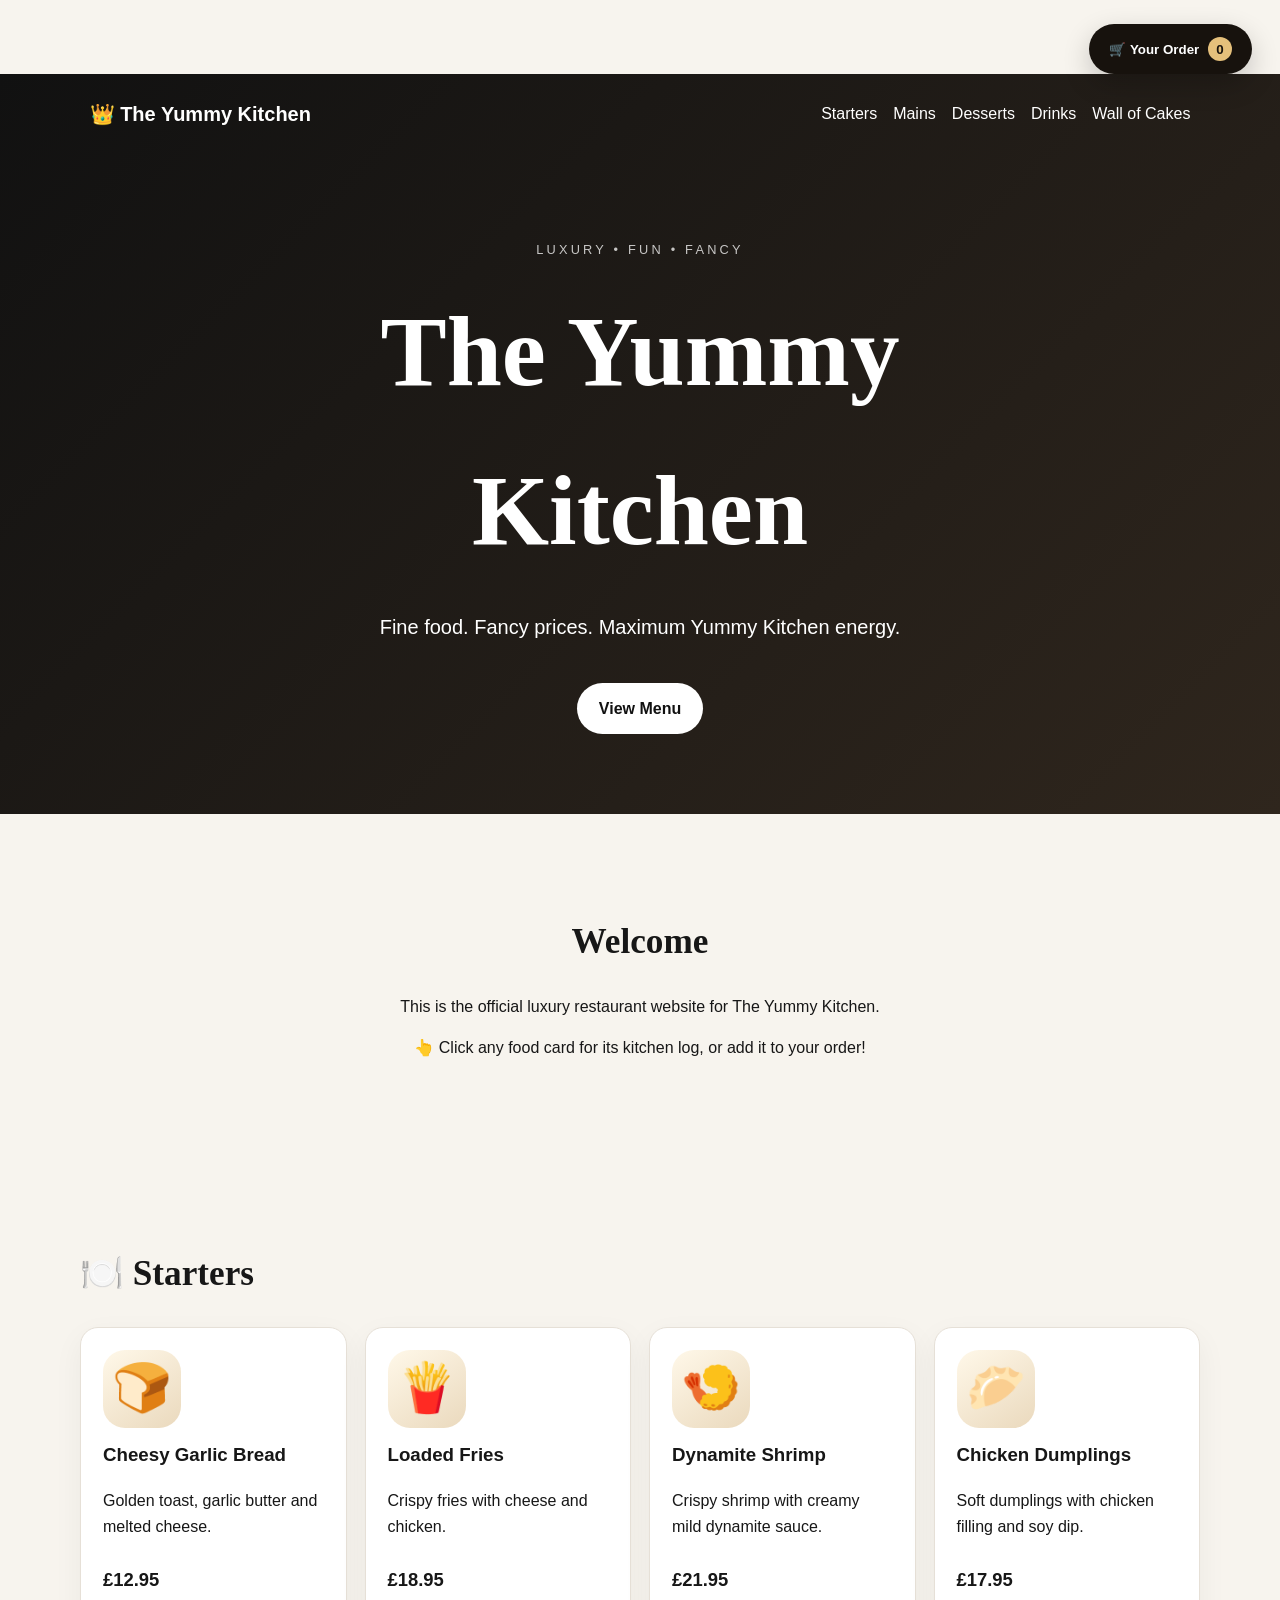
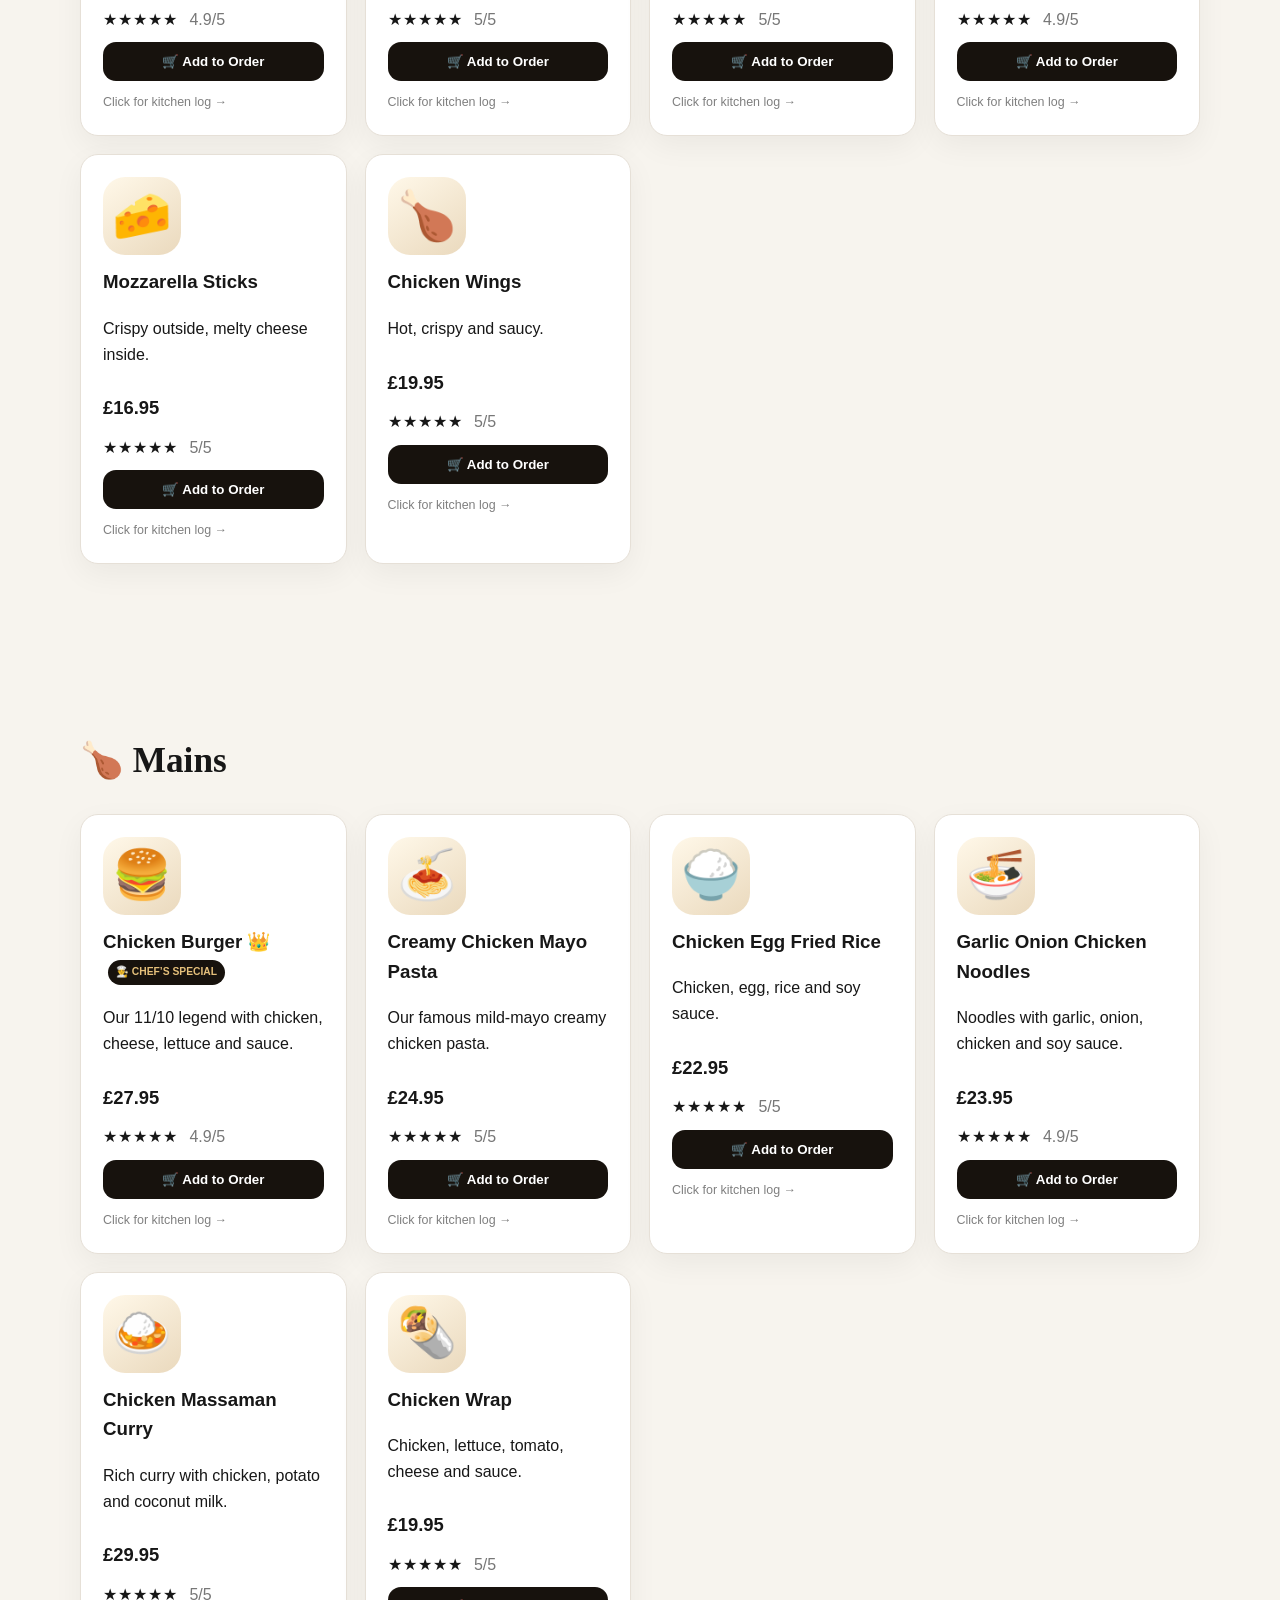
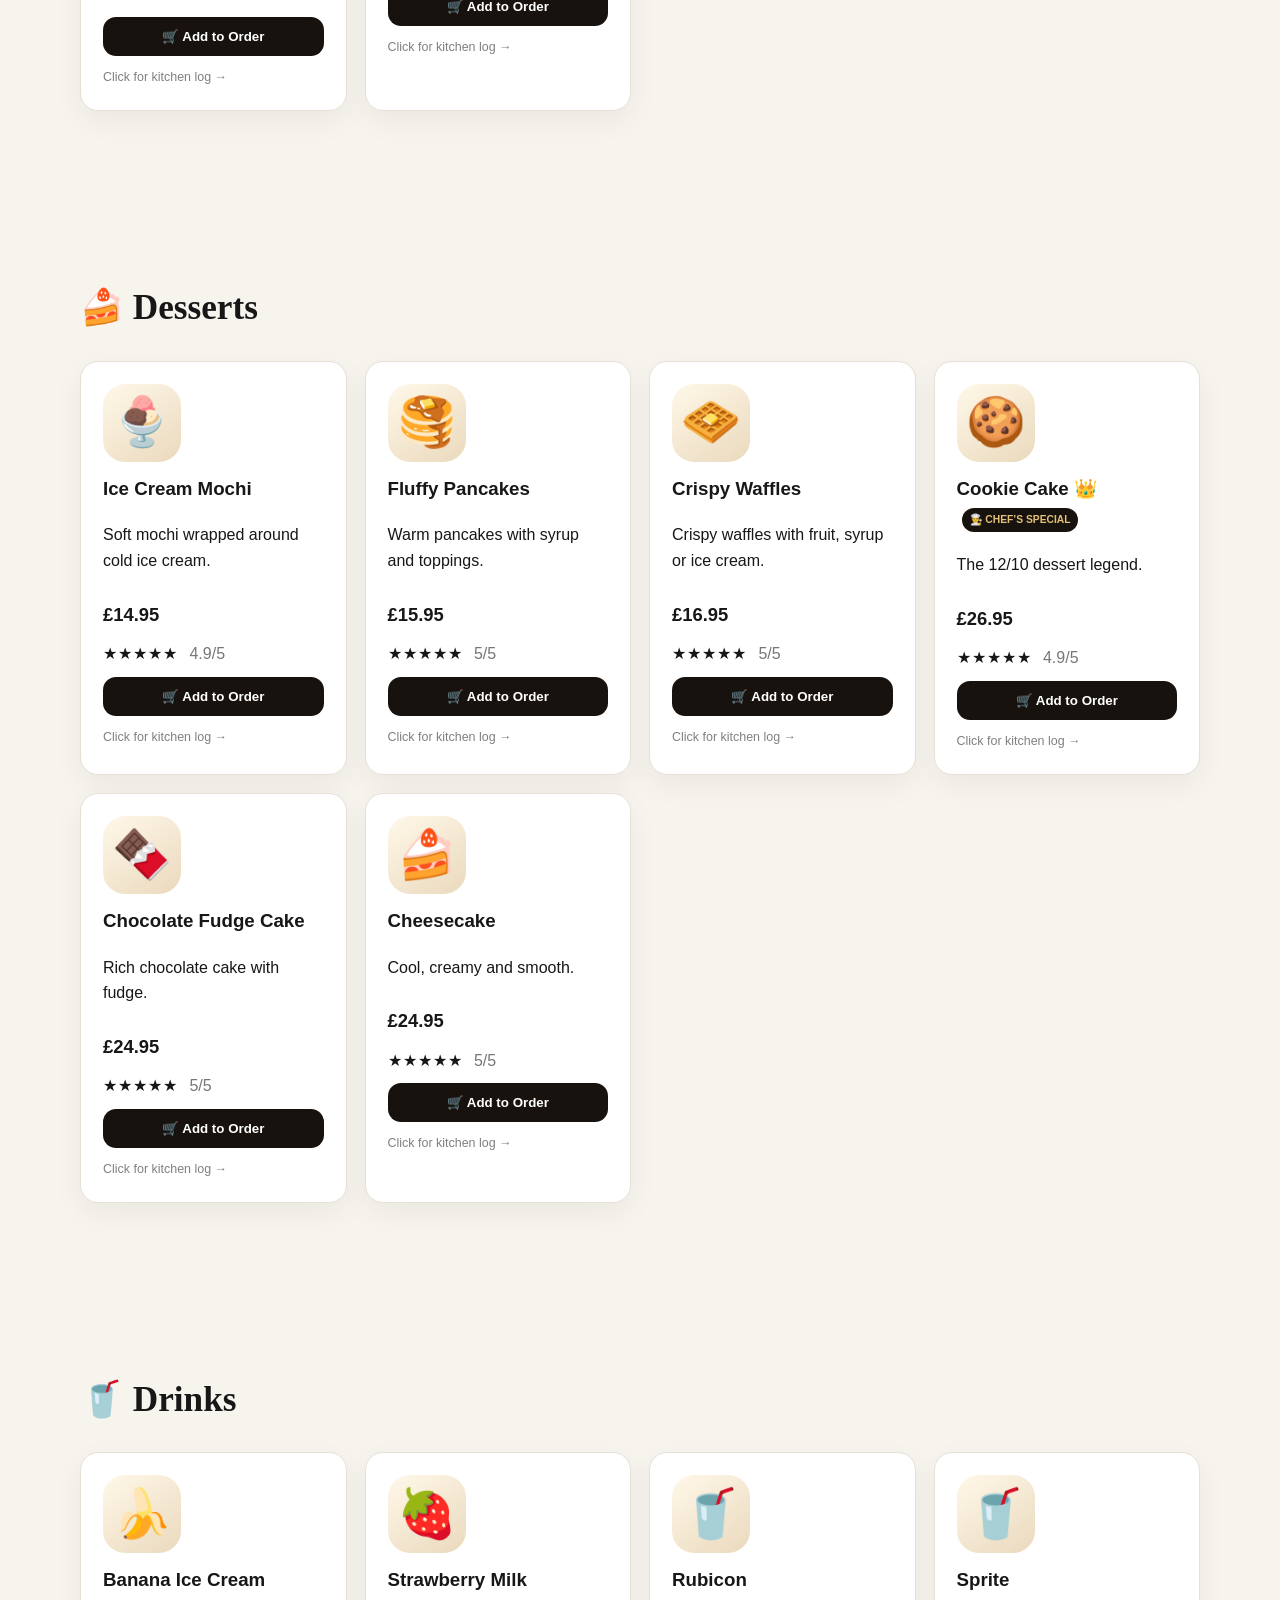
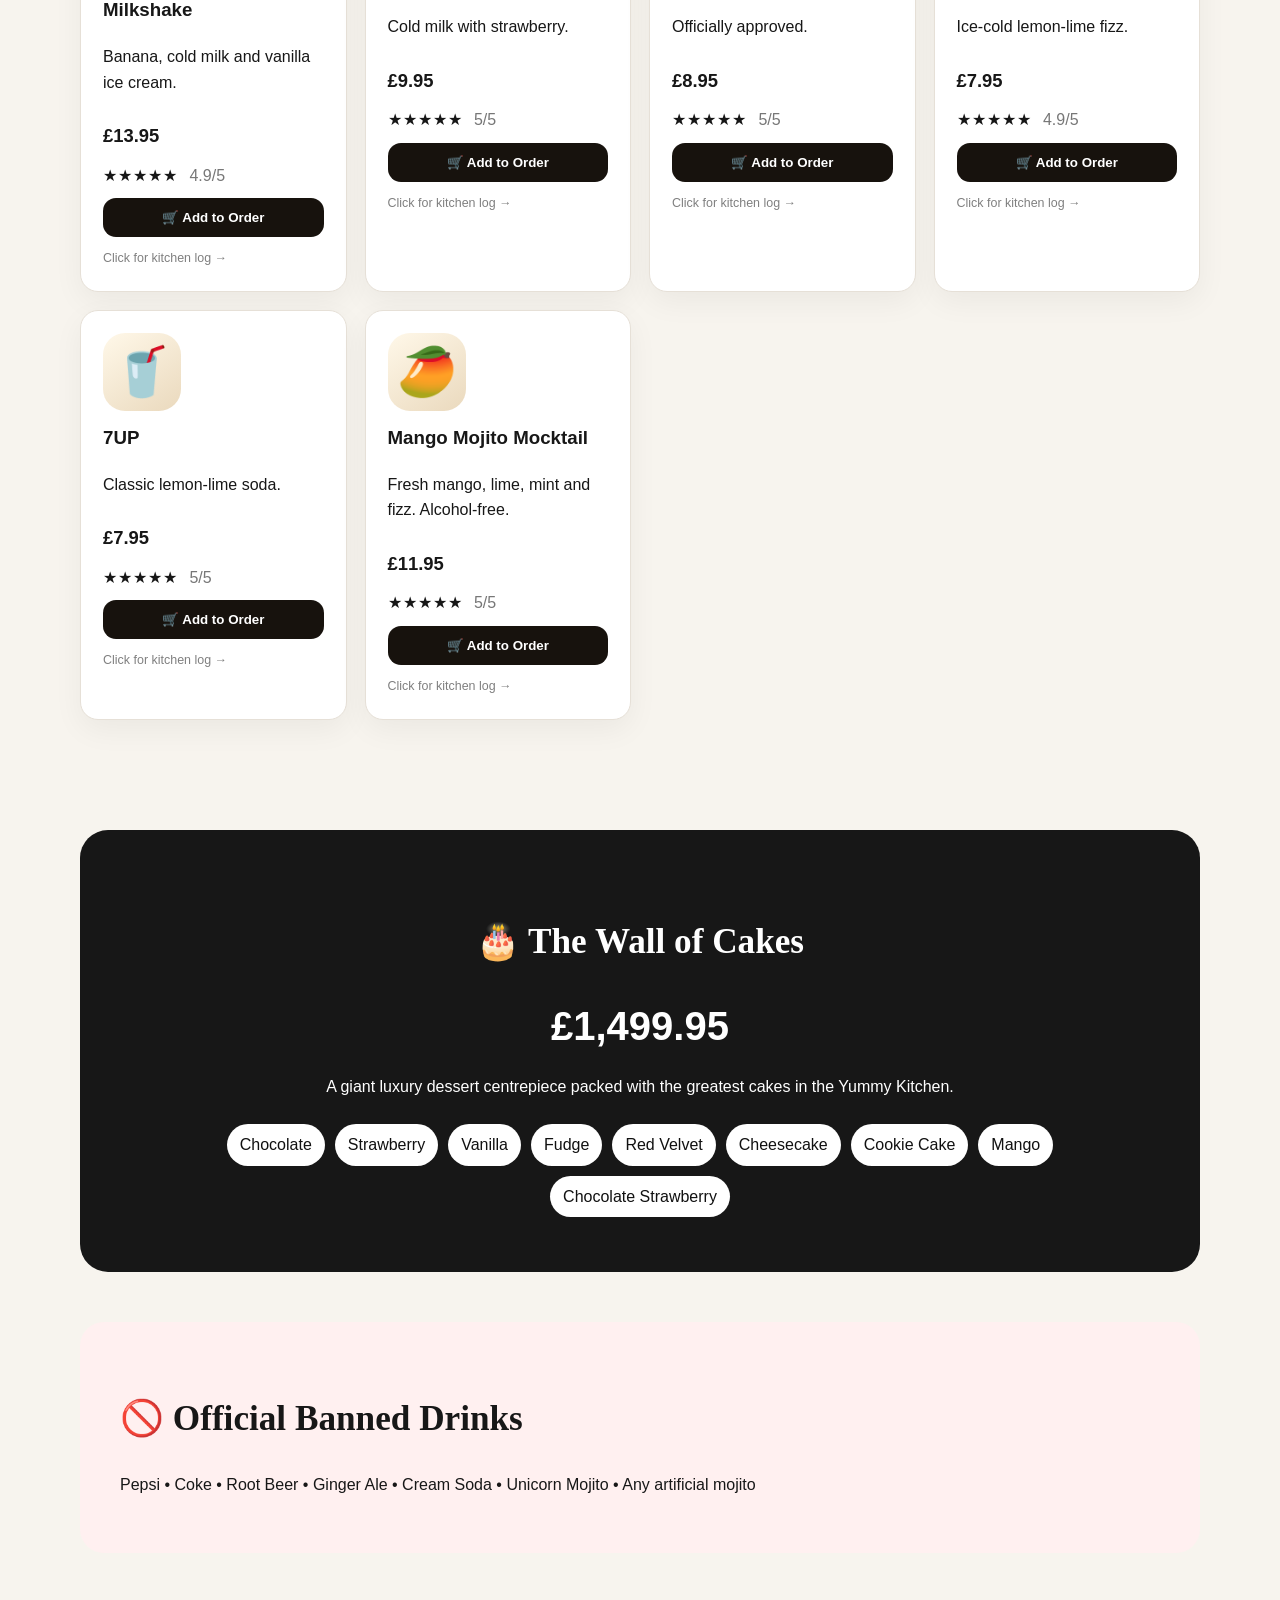
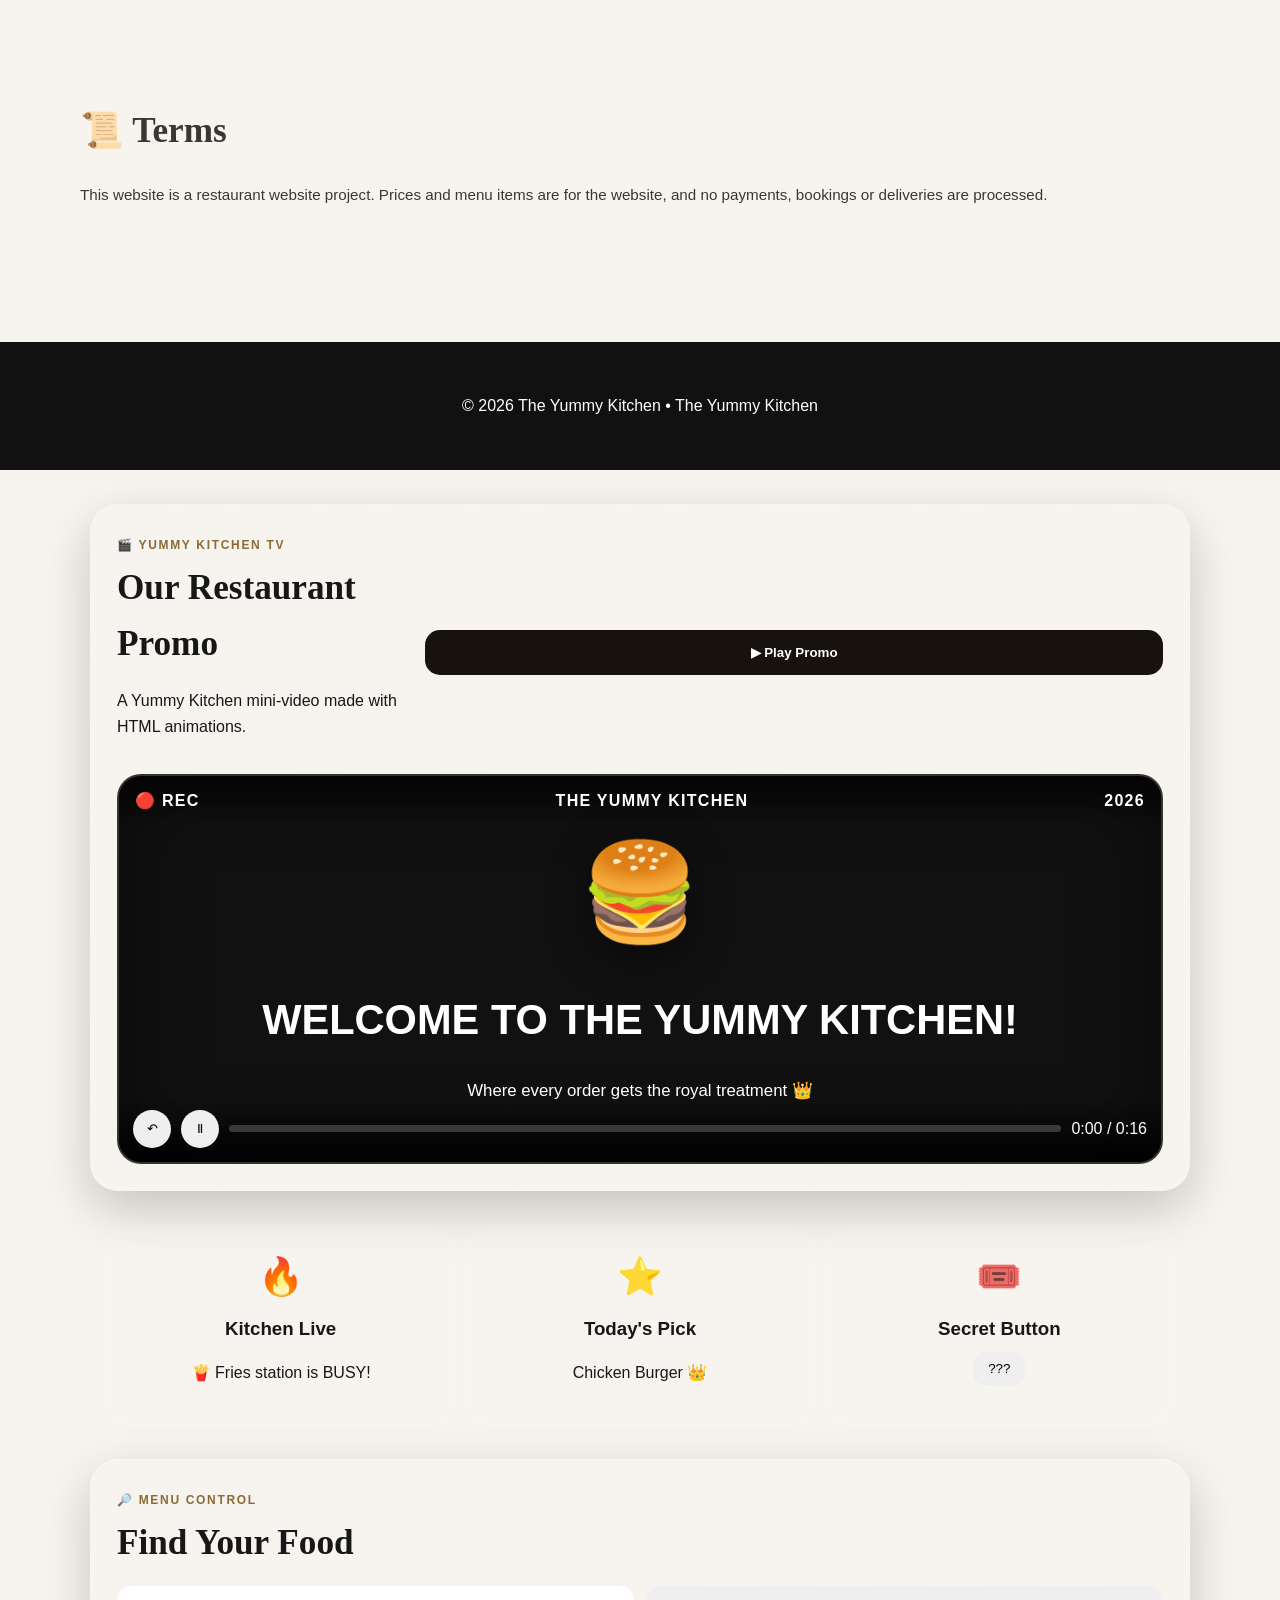
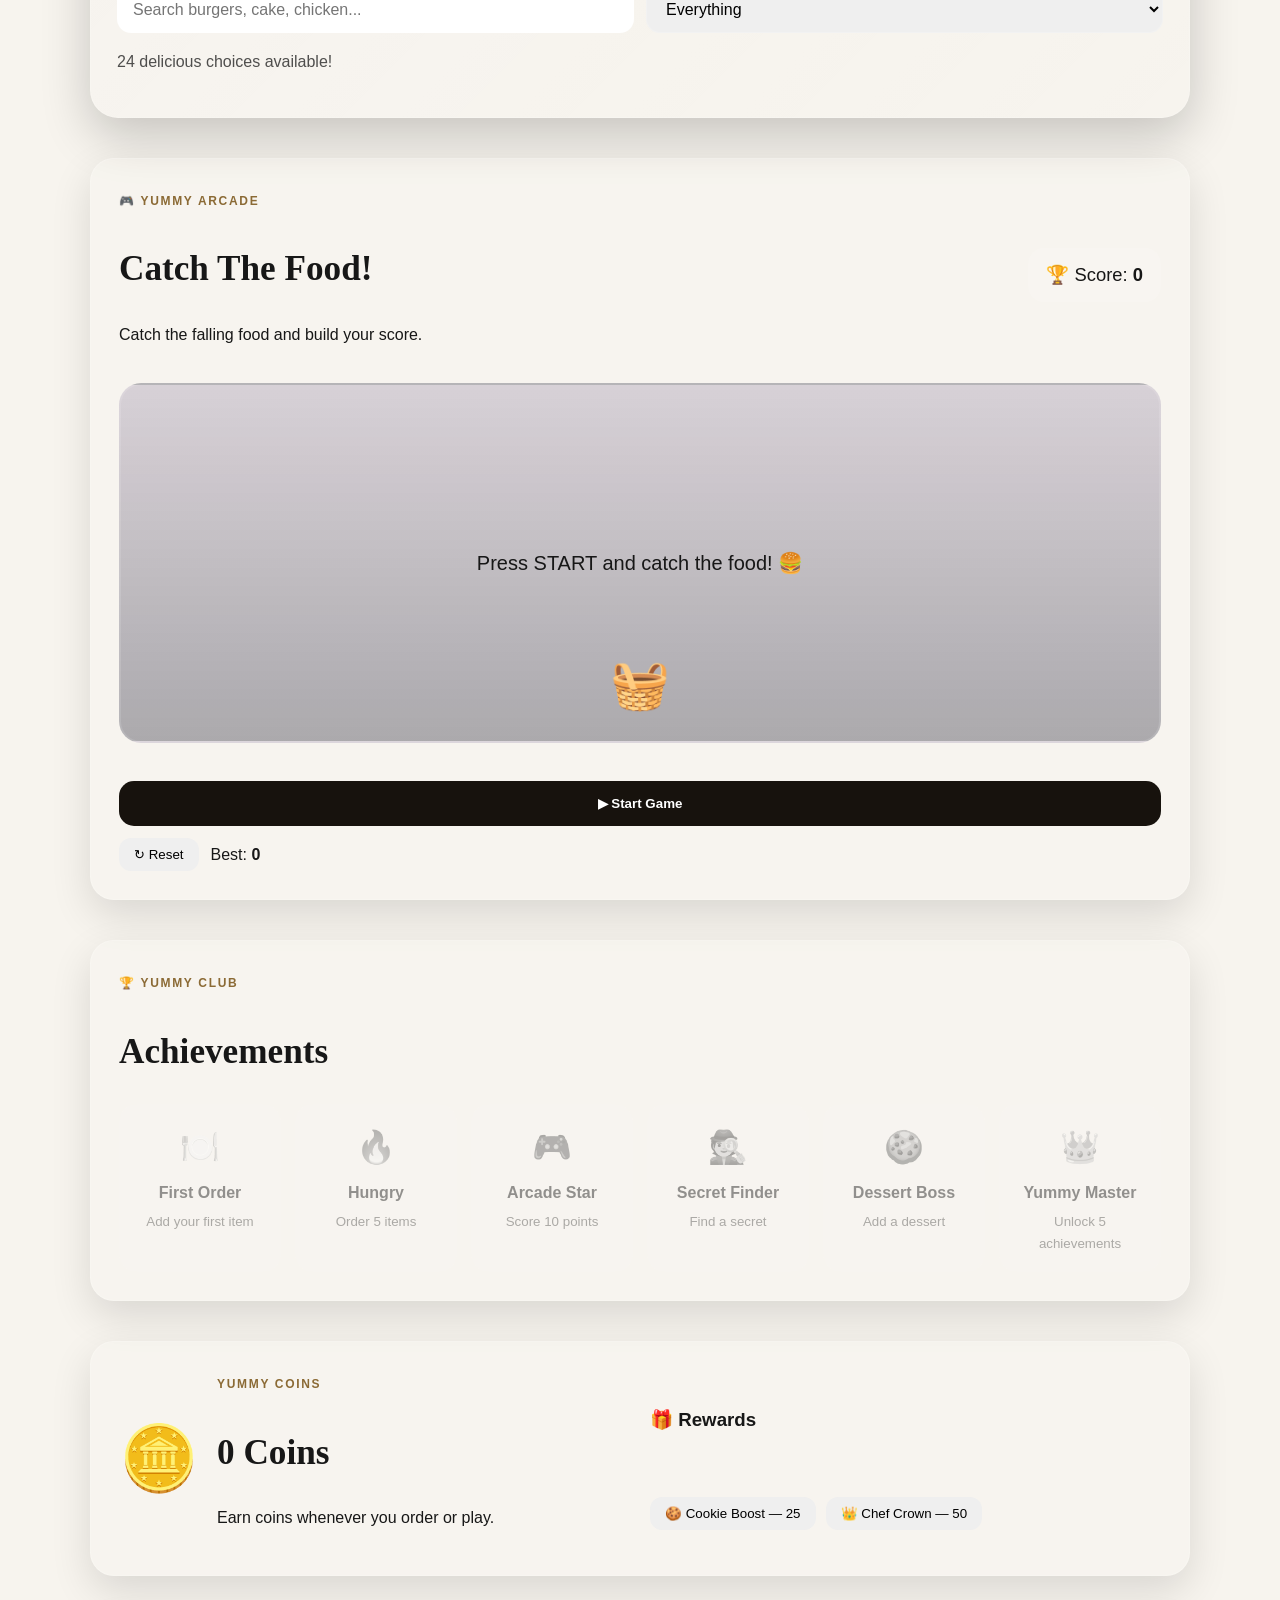
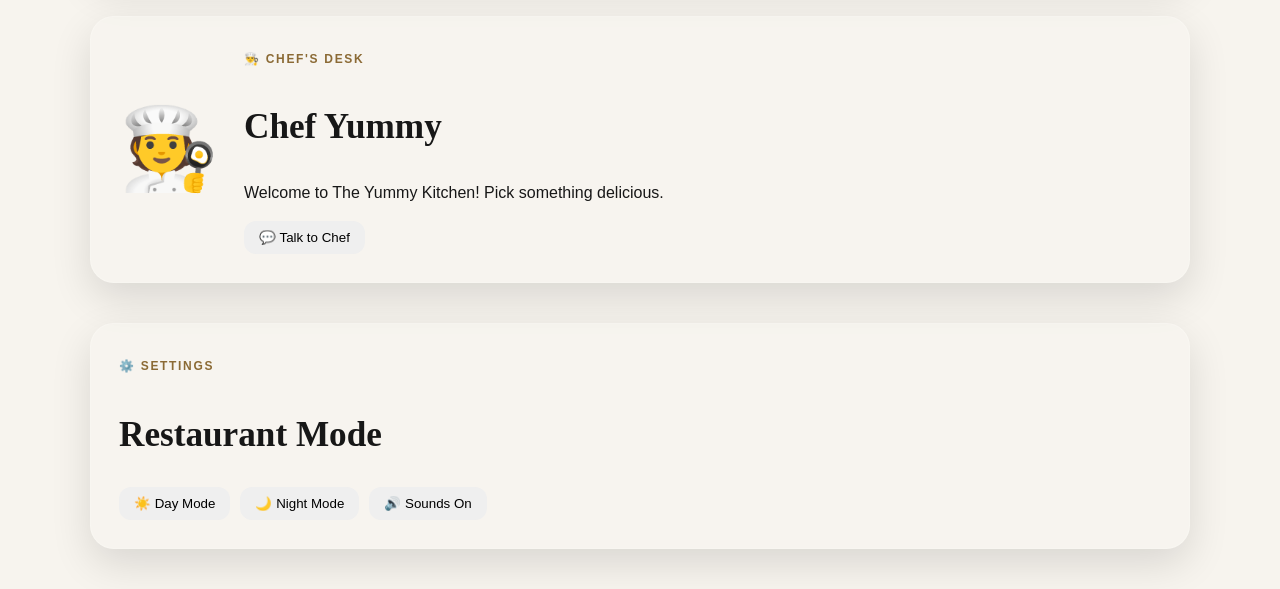
==== commit 39490c9b: "Add files via upload" ====
--- a/index.html
+++ b/index.html
@@ -244,7 +244,7 @@
 <div id="toast" class="toast"></div>
 
 <div id="foodModal" class="overlay-modal">
-<div class="panel food-panel"><button class="panel-close" data-close="foodModal">×</button><div id="modalEmoji" class="big-emoji">🍽️</div><div class="panel-kicker">👑 KITCHEN LOG</div><h2 id="modalFoodName">Food</h2><p id="modalFoodDescription"></p><div class="made-time">🕒 <strong>Made at:</strong> <span id="modalMadeTime"></span></div><p class="note">✨ Fictional kitchen time for fun!</p></div>
+<div class="panel food-panel"><button class="panel-close" data-close="foodModal">×</button><div id="modalEmoji" class="big-emoji">🍽️</div><div class="panel-kicker">👑 KITCHEN LOG</div><h2 id="modalFoodName">Food</h2><p id="modalFoodDescription"></p><div class="made-time">🕒 <strong>Made at:</strong> <span id="modalMadeTime"></span></div><p class="note">✨ Kitchen time for fun!</p></div>
 </div>
 
 <div id="cartModal" class="overlay-modal">
@@ -283,6 +283,38 @@
   <p id="searchResult" class="search-result"></p>
 </section>
 
+
+<section class="game-section" id="game">
+  <div class="game-header"><div><span class="panel-kicker">🎮 YUMMY ARCADE</span><h2>Catch The Food!</h2><p>Catch the falling food and build your score.</p></div><div class="score-box">🏆 Score: <strong id="gameScore">0</strong></div></div>
+  <div class="game-board" id="gameBoard"><div class="game-message" id="gameMessage">Press START and catch the food! 🍔</div><div class="basket" id="foodBasket">🧺</div></div>
+  <div class="game-controls"><button class="primary-button" id="startGame">▶ Start Game</button><button class="secondary-button" id="resetGame">↻ Reset</button><span>Best: <strong id="bestScore">0</strong></span></div>
+</section>
+
+<section class="progress-section" id="achievements">
+  <span class="panel-kicker">🏆 YUMMY CLUB</span><h2>Achievements</h2>
+  <div class="achievement-grid" id="achievementGrid">
+    <div class="achievement locked" data-ach="first"><span>🍽️</span><strong>First Order</strong><small>Add your first item</small></div>
+    <div class="achievement locked" data-ach="five"><span>🔥</span><strong>Hungry</strong><small>Order 5 items</small></div>
+    <div class="achievement locked" data-ach="game"><span>🎮</span><strong>Arcade Star</strong><small>Score 10 points</small></div>
+    <div class="achievement locked" data-ach="secret"><span>🕵️</span><strong>Secret Finder</strong><small>Find a secret</small></div>
+    <div class="achievement locked" data-ach="cake"><span>🍪</span><strong>Dessert Boss</strong><small>Add a dessert</small></div>
+    <div class="achievement locked" data-ach="master"><span>👑</span><strong>Yummy Master</strong><small>Unlock 5 achievements</small></div>
+  </div>
+</section>
+
+<section class="coins-section">
+  <div class="coin-card"><div class="coin-icon">🪙</div><div><span class="panel-kicker">YUMMY COINS</span><h2><span id="coinCount">0</span> Coins</h2><p>Earn coins whenever you order or play.</p></div></div>
+  <div class="coin-shop"><h3>🎁 Rewards</h3><button class="secondary-button reward-btn" data-cost="25">🍪 Cookie Boost — 25</button><button class="secondary-button reward-btn" data-cost="50">👑 Chef Crown — 50</button></div>
+</section>
+
+<section class="chef-section">
+  <div class="chef-avatar" id="chefAvatar">🧑‍🍳</div><div><span class="panel-kicker">👨‍🍳 CHEF'S DESK</span><h2 id="chefTitle">Chef Yummy</h2><p id="chefMessage">Welcome to The Yummy Kitchen! Pick something delicious.</p><button class="secondary-button" id="chefTalk">💬 Talk to Chef</button></div>
+</section>
+
+<section class="theme-section"><span class="panel-kicker">⚙️ SETTINGS</span><h2>Restaurant Mode</h2><div class="theme-buttons"><button class="secondary-button" id="dayMode">☀️ Day Mode</button><button class="secondary-button" id="nightMode">🌙 Night Mode</button><button class="secondary-button" id="soundToggle">🔊 Sounds On</button></div></section>
+
+<section class="secret-room" id="secretRoom"><div><span class="panel-kicker">🗝️ HIDDEN ROOM</span><h2>The Yummy Secret Room</h2><p>You found the hidden room! Look around for the royal recipe.</p><div class="secret-recipe" id="secretRecipe">🔒 Locked recipe</div><button class="secondary-button" id="unlockRecipe">🔓 Unlock Recipe</button></div></section>
+
 <script src="script.js"></script>
 </body>
 </html>
--- a/style.css
+++ b/style.css
@@ -7,3 +7,14 @@
 .scene-food{font-size:6rem;filter:drop-shadow(0 10px 20px #0008);margin-bottom:10px}.video-scene h3{font-size:clamp(1.4rem,4vw,2.6rem);margin:8px}.video-scene p{font-size:1.05rem}.video-controls{position:absolute;z-index:6;bottom:0;left:0;right:0;display:flex;align-items:center;gap:10px;padding:14px;background:linear-gradient(transparent,#000e)}.video-controls button{border:0;border-radius:50%;width:38px;height:38px;cursor:pointer}.video-progress{height:7px;flex:1;background:#ffffff33;border-radius:99px;overflow:hidden}.video-progress span{display:block;width:0;height:100%;background:currentColor}.video-progress span.running{animation:progress 16s linear infinite}.extras-section{max-width:1100px;margin:30px auto;display:grid;grid-template-columns:repeat(3,1fr);gap:18px;padding:0 20px}.extra-card{padding:22px;border-radius:22px;border:1px solid rgba(255,255,255,.14);background:rgba(255,255,255,.06);text-align:center}.extra-card>span{font-size:2.3rem}.extra-card h3{margin:8px}.secondary-button{padding:9px 15px;border:0;border-radius:12px;cursor:pointer}.search-row{display:flex;gap:12px;margin-top:15px}.search-row input,.search-row select{flex:1;padding:13px 15px;border-radius:14px;border:1px solid rgba(255,255,255,.2);font-size:1rem}.search-result{opacity:.75}.card.search-hidden{display:none!important}.secret-active{animation:secretGlow 1s ease infinite alternate}
 @keyframes promoScene{0%,23%{opacity:0;transform:scale(1.08)}25%,48%{opacity:1;transform:scale(1)}50%,100%{opacity:0;transform:scale(.95)}}@keyframes progress{from{width:0}to{width:100%}}@keyframes secretGlow{from{transform:scale(1)}to{transform:scale(1.08);filter:brightness(1.4)}}
 @media(max-width:700px){.promo-head{flex-direction:column;align-items:flex-start}.extras-section{grid-template-columns:1fr}.promo-video{min-height:330px}.scene-food{font-size:4rem}.search-row{flex-direction:column}}
+
+/* YUMMY KITCHEN 2.0 */
+.game-section,.progress-section,.coins-section,.chef-section,.theme-section,.secret-room{margin:40px auto;max-width:1100px;padding:28px;border-radius:24px;background:rgba(255,255,255,.08);border:1px solid rgba(255,255,255,.15);box-shadow:0 15px 40px rgba(0,0,0,.12)}
+.game-header{display:flex;justify-content:space-between;align-items:center;gap:20px}.score-box{font-size:1.15rem;padding:12px 18px;border-radius:16px;background:rgba(255,255,255,.12)}
+.game-board{position:relative;height:360px;margin:20px 0;border-radius:22px;overflow:hidden;background:linear-gradient(180deg,rgba(90,70,120,.2),rgba(30,30,50,.35));border:2px solid rgba(255,255,255,.12)}
+.game-message{position:absolute;inset:0;display:grid;place-items:center;font-size:1.25rem;pointer-events:none}.basket{position:absolute;bottom:18px;left:50%;font-size:3rem;transform:translateX(-50%);transition:left .08s linear;cursor:default}.falling-food{position:absolute;font-size:2.4rem;top:-50px;animation:fallFood linear forwards;cursor:pointer}.game-board.playing .game-message{display:none}@keyframes fallFood{to{top:380px;transform:rotate(360deg)}}
+.game-controls{display:flex;align-items:center;gap:12px;flex-wrap:wrap}.achievement-grid{display:grid;grid-template-columns:repeat(auto-fit,minmax(150px,1fr));gap:14px}.achievement{padding:18px;border-radius:18px;background:rgba(255,255,255,.09);display:flex;flex-direction:column;gap:6px;text-align:center}.achievement span{font-size:2rem}.achievement small{opacity:.75}.achievement.locked{filter:grayscale(1);opacity:.45}.achievement.unlocked{filter:none;opacity:1;box-shadow:0 0 0 2px rgba(255,215,80,.45)}
+.coins-section{display:grid;grid-template-columns:1fr 1fr;gap:20px}.coin-card{display:flex;gap:18px;align-items:center}.coin-icon{font-size:4rem}.coin-shop{display:flex;gap:10px;align-items:center;flex-wrap:wrap}.coin-shop h3{width:100%}.chef-section{display:flex;align-items:center;gap:25px}.chef-avatar{font-size:5rem;animation:chefBob 2s ease-in-out infinite}@keyframes chefBob{50%{transform:translateY(-8px)}}
+.theme-buttons{display:flex;gap:10px;flex-wrap:wrap}.secret-room{display:none}.secret-room.show-room{display:block;animation:popIn .5s ease}@keyframes popIn{from{opacity:0;transform:scale(.95)}to{opacity:1;transform:scale(1)}}.secret-recipe{margin:15px 0;padding:15px;border-radius:14px;background:rgba(255,255,255,.08)}
+body.night-mode{background:#111326!important}.night-mode .game-board{background:linear-gradient(180deg,#14162d,#080914)}
+@media(max-width:700px){.coins-section{grid-template-columns:1fr}.game-header{flex-direction:column;align-items:flex-start}.game-board{height:300px}}
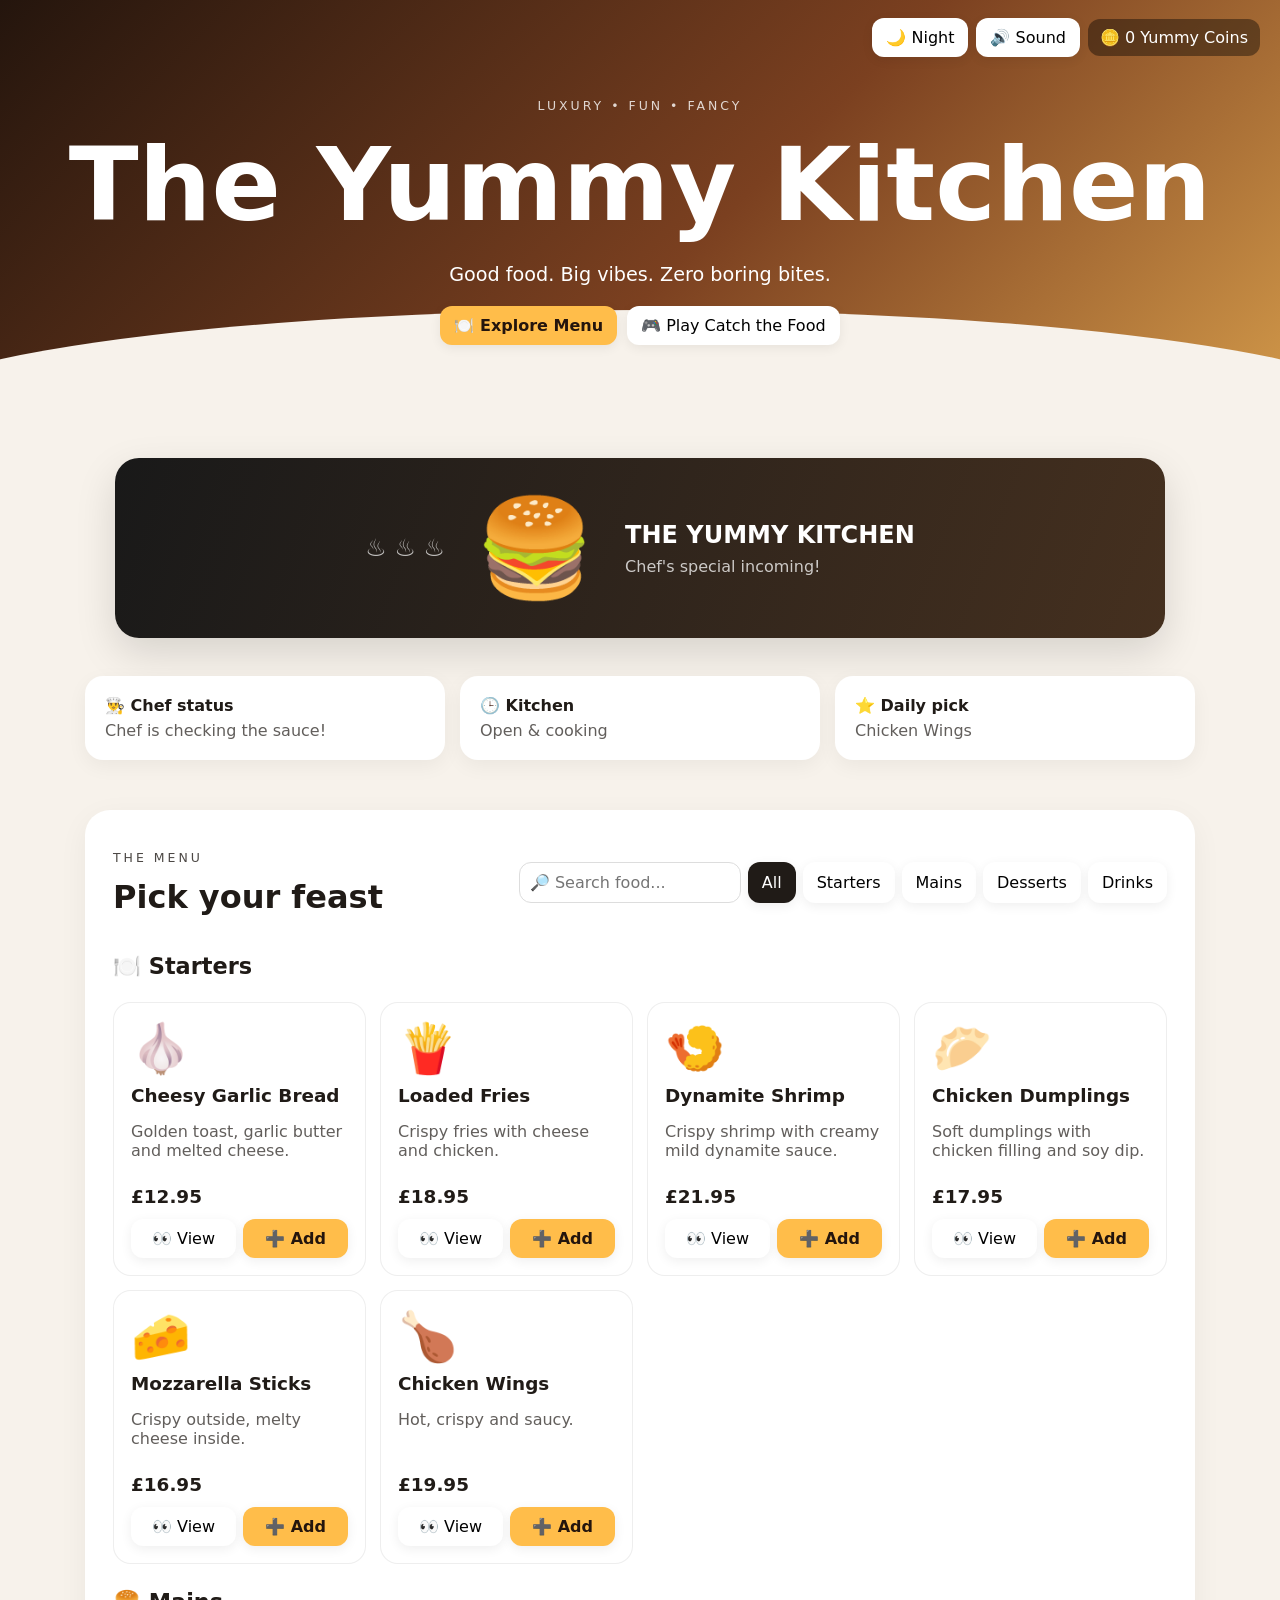
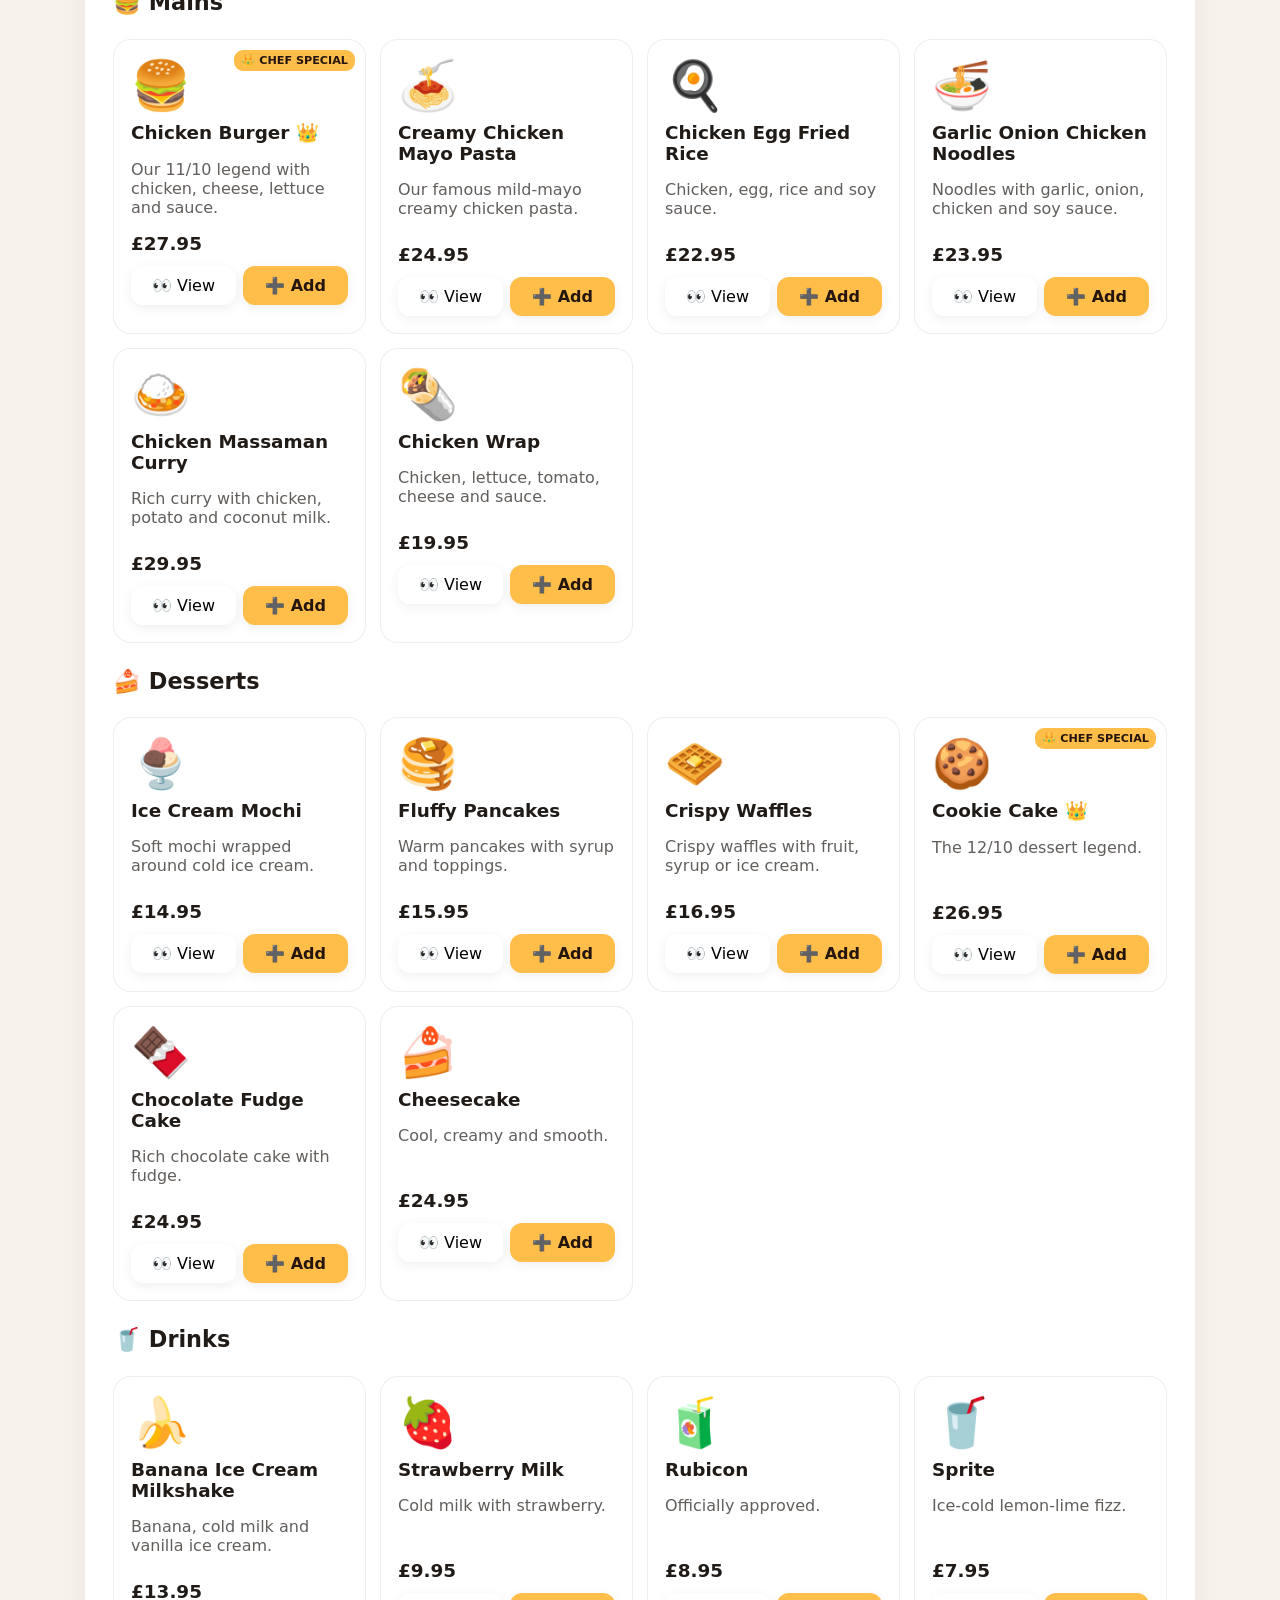
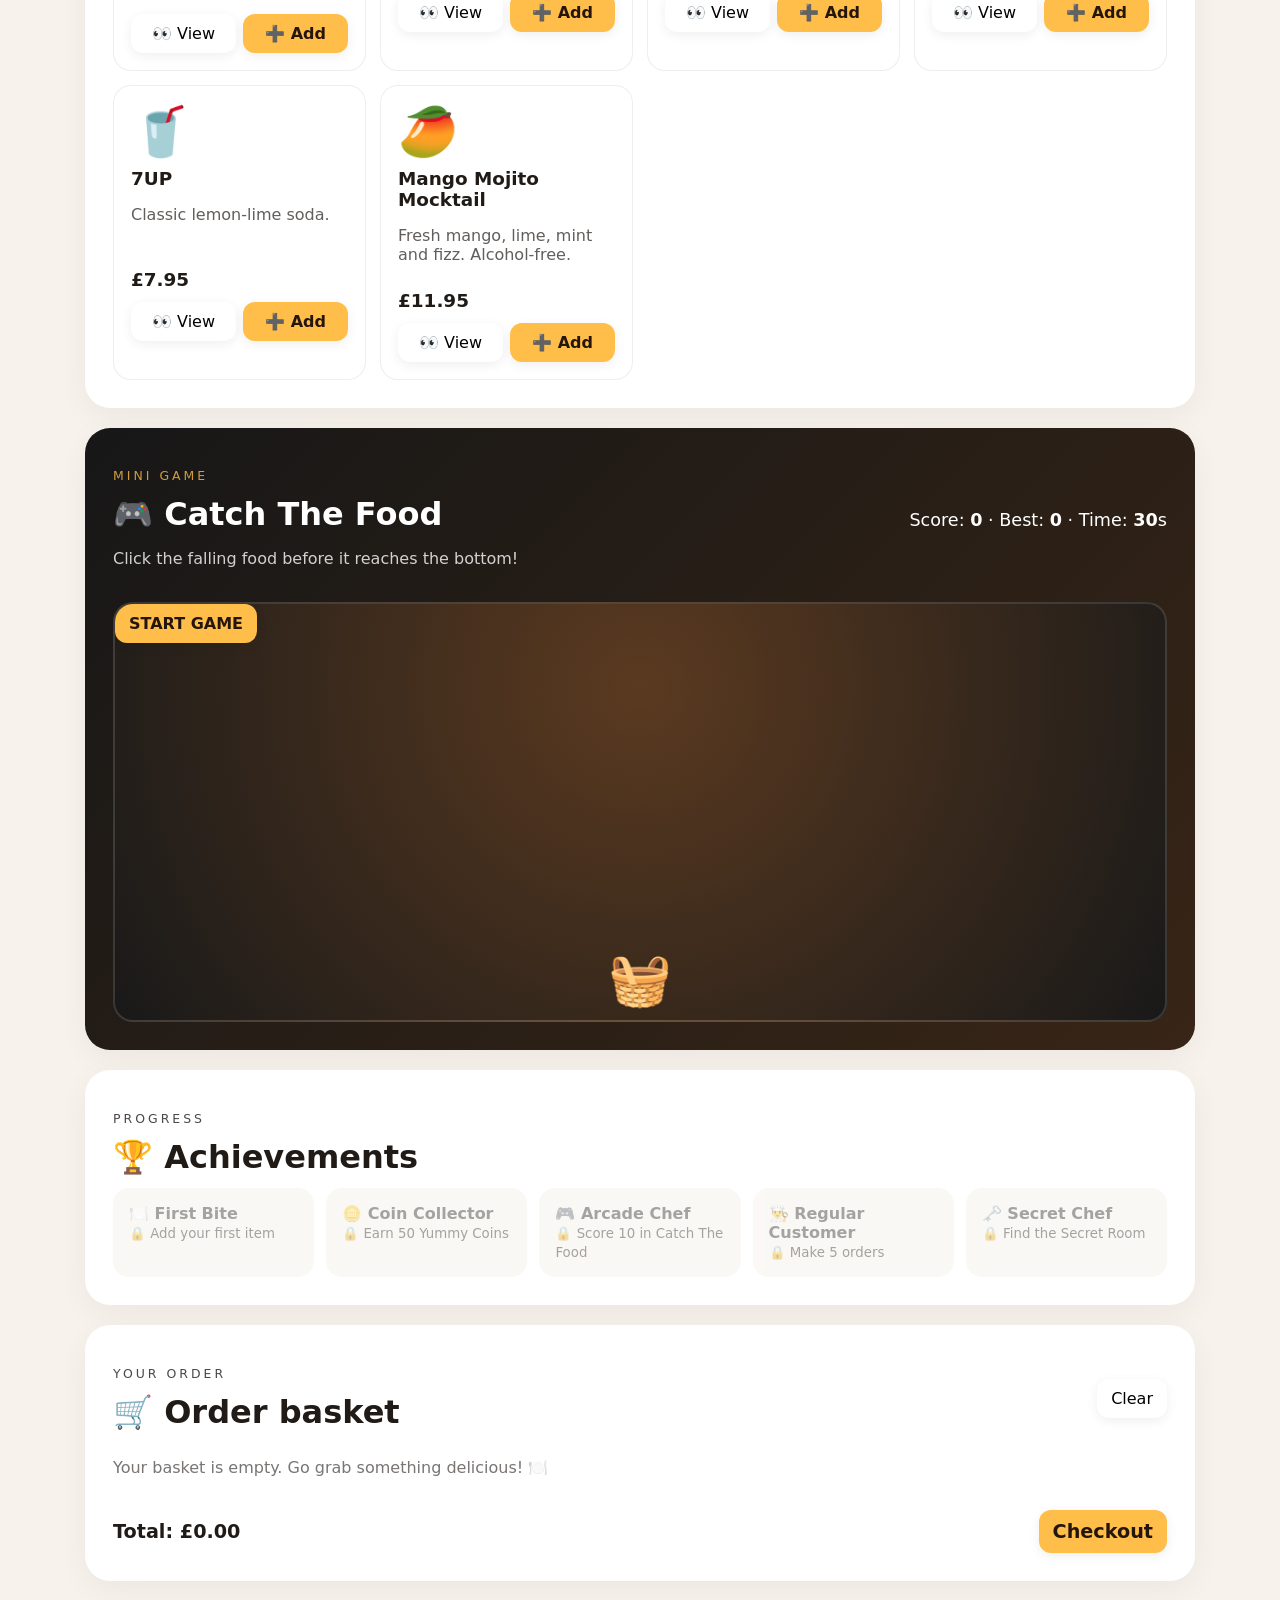
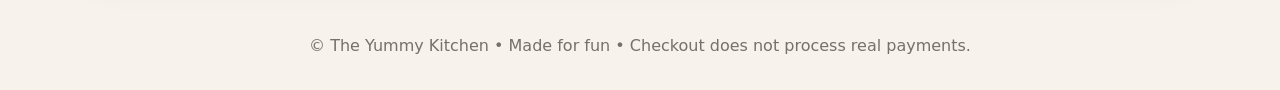
==== commit 52e44f87: "Add files via upload" ====
--- a/index.html
+++ b/index.html
@@ -7,314 +7,84 @@
 <link rel="stylesheet" href="style.css">
 </head>
 <body>
-<div class="order-bar"><button id="orderButton" class="order-button">🛒 Your Order <span id="cartCount">0</span></button></div>
-
 <header class="hero">
-<nav><div class="logo">👑 The Yummy Kitchen</div>
-<div class="navlinks"><a href="#starters">Starters</a><a href="#mains">Mains</a><a href="#desserts">Desserts</a><a href="#drinks">Drinks</a><a href="#cakes">Wall of Cakes</a></div></nav>
-<div class="hero-content"><p class="eyebrow">LUXURY • FUN • FANCY</p><h1>The Yummy Kitchen</h1><p>Fine food. Fancy prices. Maximum Yummy Kitchen energy.</p><a class="button" href="#mains">View Menu</a></div>
+  <div class="topbar">
+    <button id="themeBtn">🌙 Night</button>
+    <button id="soundBtn">🔊 Sound</button>
+    <span id="coinDisplay">🪙 0 Yummy Coins</span>
+  </div>
+  <div class="hero-content">
+    <p class="eyebrow">LUXURY • FUN • FANCY</p>
+    <h1 id="secretTitle">The Yummy Kitchen</h1>
+    <p>Good food. Big vibes. Zero boring bites.</p>
+    <div class="hero-buttons">
+      <button class="primary" onclick="document.getElementById('menu').scrollIntoView({behavior:'smooth'})">🍽️ Explore Menu</button>
+      <button onclick="document.getElementById('game').scrollIntoView({behavior:'smooth'})">🎮 Play Catch the Food</button>
+    </div>
+  </div>
 </header>
 
-<main>
-<section class="intro"><h2>Welcome</h2><p>This is the official luxury restaurant website for The Yummy Kitchen.</p><p class="click-hint">👆 Click any food card for its kitchen log, or add it to your order!</p></section>
-<section id="starters"><h2>🍽️ Starters</h2><div class="grid">
-<article class="card" data-index="0" data-name="Cheesy Garlic Bread" data-price="12.95" data-emoji="🍞">
-  <div class="food-picture">🍞</div>
-  <h3>Cheesy Garlic Bread </h3>
-  <p>Golden toast, garlic butter and melted cheese.</p>
-  <div class="price">£12.95</div>
-  <div class="rating">★★★★★ <span>4.9/5</span></div>
-  <button class="add-order" type="button">🛒 Add to Order</button>
-  <div class="click-log">Click for kitchen log →</div>
-</article>
-<article class="card" data-index="1" data-name="Loaded Fries" data-price="18.95" data-emoji="🍟">
-  <div class="food-picture">🍟</div>
-  <h3>Loaded Fries </h3>
-  <p>Crispy fries with cheese and chicken.</p>
-  <div class="price">£18.95</div>
-  <div class="rating">★★★★★ <span>5/5</span></div>
-  <button class="add-order" type="button">🛒 Add to Order</button>
-  <div class="click-log">Click for kitchen log →</div>
-</article>
-<article class="card" data-index="2" data-name="Dynamite Shrimp" data-price="21.95" data-emoji="🍤">
-  <div class="food-picture">🍤</div>
-  <h3>Dynamite Shrimp </h3>
-  <p>Crispy shrimp with creamy mild dynamite sauce.</p>
-  <div class="price">£21.95</div>
-  <div class="rating">★★★★★ <span>5/5</span></div>
-  <button class="add-order" type="button">🛒 Add to Order</button>
-  <div class="click-log">Click for kitchen log →</div>
-</article>
-<article class="card" data-index="3" data-name="Chicken Dumplings" data-price="17.95" data-emoji="🥟">
-  <div class="food-picture">🥟</div>
-  <h3>Chicken Dumplings </h3>
-  <p>Soft dumplings with chicken filling and soy dip.</p>
-  <div class="price">£17.95</div>
-  <div class="rating">★★★★★ <span>4.9/5</span></div>
-  <button class="add-order" type="button">🛒 Add to Order</button>
-  <div class="click-log">Click for kitchen log →</div>
-</article>
-<article class="card" data-index="4" data-name="Mozzarella Sticks" data-price="16.95" data-emoji="🧀">
-  <div class="food-picture">🧀</div>
-  <h3>Mozzarella Sticks </h3>
-  <p>Crispy outside, melty cheese inside.</p>
-  <div class="price">£16.95</div>
-  <div class="rating">★★★★★ <span>5/5</span></div>
-  <button class="add-order" type="button">🛒 Add to Order</button>
-  <div class="click-log">Click for kitchen log →</div>
-</article>
-<article class="card" data-index="5" data-name="Chicken Wings" data-price="19.95" data-emoji="🍗">
-  <div class="food-picture">🍗</div>
-  <h3>Chicken Wings </h3>
-  <p>Hot, crispy and saucy.</p>
-  <div class="price">£19.95</div>
-  <div class="rating">★★★★★ <span>5/5</span></div>
-  <button class="add-order" type="button">🛒 Add to Order</button>
-  <div class="click-log">Click for kitchen log →</div>
-</article></div></section><section id="mains"><h2>🍗 Mains</h2><div class="grid">
-<article class="card" data-index="6" data-name="Chicken Burger 👑" data-price="27.95" data-emoji="🍔">
-  <div class="food-picture">🍔</div>
-  <h3>Chicken Burger 👑 <span class="chef-badge">👨‍🍳 CHEF’S SPECIAL</span></h3>
-  <p>Our 11/10 legend with chicken, cheese, lettuce and sauce.</p>
-  <div class="price">£27.95</div>
-  <div class="rating">★★★★★ <span>4.9/5</span></div>
-  <button class="add-order" type="button">🛒 Add to Order</button>
-  <div class="click-log">Click for kitchen log →</div>
-</article>
-<article class="card" data-index="7" data-name="Creamy Chicken Mayo Pasta" data-price="24.95" data-emoji="🍝">
-  <div class="food-picture">🍝</div>
-  <h3>Creamy Chicken Mayo Pasta </h3>
-  <p>Our famous mild-mayo creamy chicken pasta.</p>
-  <div class="price">£24.95</div>
-  <div class="rating">★★★★★ <span>5/5</span></div>
-  <button class="add-order" type="button">🛒 Add to Order</button>
-  <div class="click-log">Click for kitchen log →</div>
-</article>
-<article class="card" data-index="8" data-name="Chicken Egg Fried Rice" data-price="22.95" data-emoji="🍚">
-  <div class="food-picture">🍚</div>
-  <h3>Chicken Egg Fried Rice </h3>
-  <p>Chicken, egg, rice and soy sauce.</p>
-  <div class="price">£22.95</div>
-  <div class="rating">★★★★★ <span>5/5</span></div>
-  <button class="add-order" type="button">🛒 Add to Order</button>
-  <div class="click-log">Click for kitchen log →</div>
-</article>
-<article class="card" data-index="9" data-name="Garlic Onion Chicken Noodles" data-price="23.95" data-emoji="🍜">
-  <div class="food-picture">🍜</div>
-  <h3>Garlic Onion Chicken Noodles </h3>
-  <p>Noodles with garlic, onion, chicken and soy sauce.</p>
-  <div class="price">£23.95</div>
-  <div class="rating">★★★★★ <span>4.9/5</span></div>
-  <button class="add-order" type="button">🛒 Add to Order</button>
-  <div class="click-log">Click for kitchen log →</div>
-</article>
-<article class="card" data-index="10" data-name="Chicken Massaman Curry" data-price="29.95" data-emoji="🍛">
-  <div class="food-picture">🍛</div>
-  <h3>Chicken Massaman Curry </h3>
-  <p>Rich curry with chicken, potato and coconut milk.</p>
-  <div class="price">£29.95</div>
-  <div class="rating">★★★★★ <span>5/5</span></div>
-  <button class="add-order" type="button">🛒 Add to Order</button>
-  <div class="click-log">Click for kitchen log →</div>
-</article>
-<article class="card" data-index="11" data-name="Chicken Wrap" data-price="19.95" data-emoji="🌯">
-  <div class="food-picture">🌯</div>
-  <h3>Chicken Wrap </h3>
-  <p>Chicken, lettuce, tomato, cheese and sauce.</p>
-  <div class="price">£19.95</div>
-  <div class="rating">★★★★★ <span>5/5</span></div>
-  <button class="add-order" type="button">🛒 Add to Order</button>
-  <div class="click-log">Click for kitchen log →</div>
-</article></div></section><section id="desserts"><h2>🍰 Desserts</h2><div class="grid">
-<article class="card" data-index="12" data-name="Ice Cream Mochi" data-price="14.95" data-emoji="🍨">
-  <div class="food-picture">🍨</div>
-  <h3>Ice Cream Mochi </h3>
-  <p>Soft mochi wrapped around cold ice cream.</p>
-  <div class="price">£14.95</div>
-  <div class="rating">★★★★★ <span>4.9/5</span></div>
-  <button class="add-order" type="button">🛒 Add to Order</button>
-  <div class="click-log">Click for kitchen log →</div>
-</article>
-<article class="card" data-index="13" data-name="Fluffy Pancakes" data-price="15.95" data-emoji="🥞">
-  <div class="food-picture">🥞</div>
-  <h3>Fluffy Pancakes </h3>
-  <p>Warm pancakes with syrup and toppings.</p>
-  <div class="price">£15.95</div>
-  <div class="rating">★★★★★ <span>5/5</span></div>
-  <button class="add-order" type="button">🛒 Add to Order</button>
-  <div class="click-log">Click for kitchen log →</div>
-</article>
-<article class="card" data-index="14" data-name="Crispy Waffles" data-price="16.95" data-emoji="🧇">
-  <div class="food-picture">🧇</div>
-  <h3>Crispy Waffles </h3>
-  <p>Crispy waffles with fruit, syrup or ice cream.</p>
-  <div class="price">£16.95</div>
-  <div class="rating">★★★★★ <span>5/5</span></div>
-  <button class="add-order" type="button">🛒 Add to Order</button>
-  <div class="click-log">Click for kitchen log →</div>
-</article>
-<article class="card" data-index="15" data-name="Cookie Cake 👑" data-price="26.95" data-emoji="🍪">
-  <div class="food-picture">🍪</div>
-  <h3>Cookie Cake 👑 <span class="chef-badge">👨‍🍳 CHEF’S SPECIAL</span></h3>
-  <p>The 12/10 dessert legend.</p>
-  <div class="price">£26.95</div>
-  <div class="rating">★★★★★ <span>4.9/5</span></div>
-  <button class="add-order" type="button">🛒 Add to Order</button>
-  <div class="click-log">Click for kitchen log →</div>
-</article>
-<article class="card" data-index="16" data-name="Chocolate Fudge Cake" data-price="24.95" data-emoji="🍫">
-  <div class="food-picture">🍫</div>
-  <h3>Chocolate Fudge Cake </h3>
-  <p>Rich chocolate cake with fudge.</p>
-  <div class="price">£24.95</div>
-  <div class="rating">★★★★★ <span>5/5</span></div>
-  <button class="add-order" type="button">🛒 Add to Order</button>
-  <div class="click-log">Click for kitchen log →</div>
-</article>
-<article class="card" data-index="17" data-name="Cheesecake" data-price="24.95" data-emoji="🍰">
-  <div class="food-picture">🍰</div>
-  <h3>Cheesecake </h3>
-  <p>Cool, creamy and smooth.</p>
-  <div class="price">£24.95</div>
-  <div class="rating">★★★★★ <span>5/5</span></div>
-  <button class="add-order" type="button">🛒 Add to Order</button>
-  <div class="click-log">Click for kitchen log →</div>
-</article></div></section><section id="drinks"><h2>🥤 Drinks</h2><div class="grid">
-<article class="card" data-index="18" data-name="Banana Ice Cream Milkshake" data-price="13.95" data-emoji="🍌">
-  <div class="food-picture">🍌</div>
-  <h3>Banana Ice Cream Milkshake </h3>
-  <p>Banana, cold milk and vanilla ice cream.</p>
-  <div class="price">£13.95</div>
-  <div class="rating">★★★★★ <span>4.9/5</span></div>
-  <button class="add-order" type="button">🛒 Add to Order</button>
-  <div class="click-log">Click for kitchen log →</div>
-</article>
-<article class="card" data-index="19" data-name="Strawberry Milk" data-price="9.95" data-emoji="🍓">
-  <div class="food-picture">🍓</div>
-  <h3>Strawberry Milk </h3>
-  <p>Cold milk with strawberry.</p>
-  <div class="price">£9.95</div>
-  <div class="rating">★★★★★ <span>5/5</span></div>
-  <button class="add-order" type="button">🛒 Add to Order</button>
-  <div class="click-log">Click for kitchen log →</div>
-</article>
-<article class="card" data-index="20" data-name="Rubicon" data-price="8.95" data-emoji="🥤">
-  <div class="food-picture">🥤</div>
-  <h3>Rubicon </h3>
-  <p>Officially approved.</p>
-  <div class="price">£8.95</div>
-  <div class="rating">★★★★★ <span>5/5</span></div>
-  <button class="add-order" type="button">🛒 Add to Order</button>
-  <div class="click-log">Click for kitchen log →</div>
-</article>
-<article class="card" data-index="21" data-name="Sprite" data-price="7.95" data-emoji="🥤">
-  <div class="food-picture">🥤</div>
-  <h3>Sprite </h3>
-  <p>Ice-cold lemon-lime fizz.</p>
-  <div class="price">£7.95</div>
-  <div class="rating">★★★★★ <span>4.9/5</span></div>
-  <button class="add-order" type="button">🛒 Add to Order</button>
-  <div class="click-log">Click for kitchen log →</div>
-</article>
-<article class="card" data-index="22" data-name="7UP" data-price="7.95" data-emoji="🥤">
-  <div class="food-picture">🥤</div>
-  <h3>7UP </h3>
-  <p>Classic lemon-lime soda.</p>
-  <div class="price">£7.95</div>
-  <div class="rating">★★★★★ <span>5/5</span></div>
-  <button class="add-order" type="button">🛒 Add to Order</button>
-  <div class="click-log">Click for kitchen log →</div>
-</article>
-<article class="card" data-index="23" data-name="Mango Mojito Mocktail" data-price="11.95" data-emoji="🥭">
-  <div class="food-picture">🥭</div>
-  <h3>Mango Mojito Mocktail </h3>
-  <p>Fresh mango, lime, mint and fizz. Alcohol-free.</p>
-  <div class="price">£11.95</div>
-  <div class="rating">★★★★★ <span>5/5</span></div>
-  <button class="add-order" type="button">🛒 Add to Order</button>
-  <div class="click-log">Click for kitchen log →</div>
-</article></div></section>
-<section id="cakes" class="cake-wall"><h2>🎂 The Wall of Cakes</h2><p class="wall-price">£1,499.95</p><p>A giant luxury dessert centrepiece packed with the greatest cakes in the Yummy Kitchen.</p><div class="cake-list"><span>Chocolate</span><span>Strawberry</span><span>Vanilla</span><span>Fudge</span><span>Red Velvet</span><span>Cheesecake</span><span>Cookie Cake</span><span>Mango</span><span>Chocolate Strawberry</span></div></section>
-<section class="banned"><h2>🚫 Official Banned Drinks</h2><p>Pepsi • Coke • Root Beer • Ginger Ale • Cream Soda • Unicorn Mojito • Any artificial mojito</p></section>
-<section class="terms"><h2>📜 Terms</h2><p>This website is a restaurant website project. Prices and menu items are for the website, and no payments, bookings or deliveries are processed.</p></section>
-</main>
-
-<footer><p>© 2026 The Yummy Kitchen • The Yummy Kitchen</p></footer>
-
-<div id="toast" class="toast"></div>
-
-<div id="foodModal" class="overlay-modal">
-<div class="panel food-panel"><button class="panel-close" data-close="foodModal">×</button><div id="modalEmoji" class="big-emoji">🍽️</div><div class="panel-kicker">👑 KITCHEN LOG</div><h2 id="modalFoodName">Food</h2><p id="modalFoodDescription"></p><div class="made-time">🕒 <strong>Made at:</strong> <span id="modalMadeTime"></span></div><p class="note">✨ Kitchen time for fun!</p></div>
-</div>
-
-<div id="cartModal" class="overlay-modal">
-<div class="panel"><button class="panel-close" data-close="cartModal">×</button><div class="panel-kicker">👑 THE YUMMY KITCHEN</div><h2>Your Order</h2><div id="cartItems"></div><div class="cart-total"><span>Total</span><strong id="cartTotal">£0.00</strong></div><button id="checkoutButton" class="primary-button">Proceed to Checkout →</button></div>
-</div>
-
-<div id="checkoutModal" class="overlay-modal">
-<div class="panel"><button class="panel-close" data-close="checkoutModal">×</button><div class="panel-kicker">✨ CHECKOUT</div><h2>Yummy Kitchen Checkout</h2><p>No payment is processed on this website.</p><div class="checkout-card"><div class="checkout-card-top"><span>YUMMY KITCHEN</span><span>👑</span></div><div class="checkout-card-number">•••• •••• •••• 2026</div><div class="checkout-card-bottom"><span>YUMMY GUEST</span><span>DEMO</span></div></div><button id="placeOrderButton" class="primary-button">Place Order 🎉</button></div>
-</div>
-
-<div id="receiptModal" class="overlay-modal">
-<div class="panel"><button class="panel-close" data-close="receiptModal">×</button><div class="receipt-crown">👑</div><h2>Order Confirmed!</h2><p>Your order has been sent to the kitchen.</p><div id="receiptContent"></div><button class="primary-button" data-close="receiptModal">Done ✓</button></div>
-</div>
-
-<section class="promo-section" id="promo">
-  <div class="promo-head"><div><span class="panel-kicker">🎬 YUMMY KITCHEN TV</span><h2>Our Restaurant Promo</h2><p>A Yummy Kitchen mini-video made with HTML animations.</p></div><button class="primary-button" id="promoPlay">▶ Play Promo</button></div>
-  <div class="promo-video" id="promoVideo" aria-label="Animated Yummy Kitchen promo">
-    <div class="video-top"><span>🔴 REC</span><span>THE YUMMY KITCHEN</span><span>2026</span></div>
-    <div class="video-scene scene-one"><div class="scene-food">🍔</div><h3>WELCOME TO THE YUMMY KITCHEN!</h3><p>Where every order gets the royal treatment 👑</p></div>
-    <div class="video-scene scene-two"><div class="scene-food">🍟🍗🍝</div><h3>BIG FLAVOUR. BIG FUN.</h3><p>Starters • Mains • Desserts • Drinks</p></div>
-    <div class="video-scene scene-three"><div class="scene-food">🍪🍰🥞</div><h3>DON'T FORGET DESSERT!</h3><p>Cookie Cake is waiting... 👀</p></div>
-    <div class="video-scene scene-four"><div class="scene-food">✨👑✨</div><h3>THE YUMMY KITCHEN</h3><p>Thanks for visiting!</p></div>
-    <div class="video-controls"><button id="promoBack">↶</button><button id="promoPause">Ⅱ</button><div class="video-progress"><span id="promoProgress"></span></div><span id="promoTime">0:00 / 0:16</span></div>
+<section class="promo">
+  <div class="promo-screen">
+    <div class="steam">♨️ ♨️ ♨️</div>
+    <div class="promo-food">🍔</div>
+    <div>
+      <b>THE YUMMY KITCHEN</b>
+      <span id="promoText">Fresh from the kitchen!</span>
+    </div>
   </div>
 </section>
 
-<section class="extras-section">
-  <div class="extra-card"><span>🔥</span><h3>Kitchen Live</h3><p id="liveStatus">Checking the kitchen...</p></div>
-  <div class="extra-card"><span>⭐</span><h3>Today's Pick</h3><p id="dailyPick">Loading...</p></div>
-  <div class="extra-card"><span>🎟️</span><h3>Secret Button</h3><button class="secondary-button" id="secretButton">???</button></div>
+<main>
+<section class="info-grid">
+  <div class="info-card"><b>👨‍🍳 Chef status</b><span id="chefStatus">Chef is cooking!</span></div>
+  <div class="info-card"><b>🕒 Kitchen</b><span id="kitchenStatus">Open & cooking</span></div>
+  <div class="info-card"><b>⭐ Daily pick</b><span id="dailyPick">Chicken Burger 👑</span></div>
 </section>
 
-<section class="search-section">
-  <span class="panel-kicker">🔎 MENU CONTROL</span><h2>Find Your Food</h2>
-  <div class="search-row"><input id="menuSearch" type="search" placeholder="Search burgers, cake, chicken..." aria-label="Search menu"><select id="categoryFilter" aria-label="Filter menu"><option value="all">Everything</option><option value="starters">Starters</option><option value="mains">Mains</option><option value="desserts">Desserts</option><option value="drinks">Drinks</option></select></div>
-  <p id="searchResult" class="search-result"></p>
+<section id="menu" class="section">
+  <div class="section-head">
+    <div><p class="eyebrow">THE MENU</p><h2>Pick your feast</h2></div>
+    <div class="filters">
+      <input id="search" placeholder="🔎 Search food...">
+      <button class="filter active" data-cat="all">All</button>
+      <button class="filter" data-cat="starters">Starters</button>
+      <button class="filter" data-cat="mains">Mains</button>
+      <button class="filter" data-cat="desserts">Desserts</button>
+      <button class="filter" data-cat="drinks">Drinks</button>
+    </div>
+  </div>
+  <div id="menuSections"></div>
 </section>
 
-
-<section class="game-section" id="game">
-  <div class="game-header"><div><span class="panel-kicker">🎮 YUMMY ARCADE</span><h2>Catch The Food!</h2><p>Catch the falling food and build your score.</p></div><div class="score-box">🏆 Score: <strong id="gameScore">0</strong></div></div>
-  <div class="game-board" id="gameBoard"><div class="game-message" id="gameMessage">Press START and catch the food! 🍔</div><div class="basket" id="foodBasket">🧺</div></div>
-  <div class="game-controls"><button class="primary-button" id="startGame">▶ Start Game</button><button class="secondary-button" id="resetGame">↻ Reset</button><span>Best: <strong id="bestScore">0</strong></span></div>
+<section id="game" class="section game-section">
+  <div class="section-head"><div><p class="eyebrow">MINI GAME</p><h2>🎮 Catch The Food</h2><p>Click the falling food before it reaches the bottom!</p></div>
+  <div class="game-stats">Score: <b id="score">0</b> · Best: <b id="best">0</b> · Time: <b id="time">30</b>s</div></div>
+  <div id="gameBoard"><div id="basket">🧺</div><button id="startGame" class="primary">START GAME</button></div>
 </section>
 
-<section class="progress-section" id="achievements">
-  <span class="panel-kicker">🏆 YUMMY CLUB</span><h2>Achievements</h2>
-  <div class="achievement-grid" id="achievementGrid">
-    <div class="achievement locked" data-ach="first"><span>🍽️</span><strong>First Order</strong><small>Add your first item</small></div>
-    <div class="achievement locked" data-ach="five"><span>🔥</span><strong>Hungry</strong><small>Order 5 items</small></div>
-    <div class="achievement locked" data-ach="game"><span>🎮</span><strong>Arcade Star</strong><small>Score 10 points</small></div>
-    <div class="achievement locked" data-ach="secret"><span>🕵️</span><strong>Secret Finder</strong><small>Find a secret</small></div>
-    <div class="achievement locked" data-ach="cake"><span>🍪</span><strong>Dessert Boss</strong><small>Add a dessert</small></div>
-    <div class="achievement locked" data-ach="master"><span>👑</span><strong>Yummy Master</strong><small>Unlock 5 achievements</small></div>
-  </div>
+<section class="section">
+  <div class="section-head"><div><p class="eyebrow">PROGRESS</p><h2>🏆 Achievements</h2></div></div>
+  <div id="achievements" class="achievements"></div>
 </section>
 
-<section class="coins-section">
-  <div class="coin-card"><div class="coin-icon">🪙</div><div><span class="panel-kicker">YUMMY COINS</span><h2><span id="coinCount">0</span> Coins</h2><p>Earn coins whenever you order or play.</p></div></div>
-  <div class="coin-shop"><h3>🎁 Rewards</h3><button class="secondary-button reward-btn" data-cost="25">🍪 Cookie Boost — 25</button><button class="secondary-button reward-btn" data-cost="50">👑 Chef Crown — 50</button></div>
+<section id="secretRoom" class="secret-room section">
+  <p class="eyebrow">YOU FOUND IT</p>
+  <h2>🗝️ Secret Kitchen Room</h2>
+  <p>Welcome to the hidden chef's room. You unlocked the secret recipe!</p>
+  <div class="secret-recipe">🍪 <b>Secret Cookie Cake Sauce</b><br>Chef's top-secret kitchen recipe unlocked.</div>
 </section>
 
-<section class="chef-section">
-  <div class="chef-avatar" id="chefAvatar">🧑‍🍳</div><div><span class="panel-kicker">👨‍🍳 CHEF'S DESK</span><h2 id="chefTitle">Chef Yummy</h2><p id="chefMessage">Welcome to The Yummy Kitchen! Pick something delicious.</p><button class="secondary-button" id="chefTalk">💬 Talk to Chef</button></div>
+<section class="section order-section">
+  <div class="section-head"><div><p class="eyebrow">YOUR ORDER</p><h2>🛒 Order basket</h2></div><button id="clearCart">Clear</button></div>
+  <div id="cart"></div>
+  <div class="checkout-row"><b>Total: <span id="total">£0.00</span></b><button id="checkout" class="primary">Checkout</button></div>
 </section>
+</main>
 
-<section class="theme-section"><span class="panel-kicker">⚙️ SETTINGS</span><h2>Restaurant Mode</h2><div class="theme-buttons"><button class="secondary-button" id="dayMode">☀️ Day Mode</button><button class="secondary-button" id="nightMode">🌙 Night Mode</button><button class="secondary-button" id="soundToggle">🔊 Sounds On</button></div></section>
-
-<section class="secret-room" id="secretRoom"><div><span class="panel-kicker">🗝️ HIDDEN ROOM</span><h2>The Yummy Secret Room</h2><p>You found the hidden room! Look around for the royal recipe.</p><div class="secret-recipe" id="secretRecipe">🔒 Locked recipe</div><button class="secondary-button" id="unlockRecipe">🔓 Unlock Recipe</button></div></section>
-
+<div id="toast"></div>
+<div id="modal" class="modal"><div class="modal-box"><button class="close" id="closeModal">✕</button><div id="modalContent"></div></div></div>
+<footer>© The Yummy Kitchen • Made for fun • Checkout does not process real payments.</footer>
 <script src="script.js"></script>
 </body>
 </html>
--- a/style.css
+++ b/style.css
@@ -1,20 +1 @@
-*{box-sizing:border-box}html{scroll-behavior:smooth}body{margin:0;font-family:Arial,Helvetica,sans-serif;background:#f7f4ee;color:#171717;line-height:1.6}.hero{min-height:78vh;background:linear-gradient(135deg,#111,#2f261d);color:white;padding:24px 7% 80px}nav{display:flex;justify-content:space-between;align-items:center;gap:20px}.logo{font-weight:800;font-size:1.25rem}.navlinks{display:flex;gap:16px;flex-wrap:wrap}.navlinks a{color:white;text-decoration:none}.hero-content{max-width:760px;margin:110px auto 0;text-align:center}.eyebrow{letter-spacing:.25em;font-size:.8rem;opacity:.75}.hero h1{font-family:Georgia,serif;font-size:clamp(3rem,8vw,6.2rem);margin:.1em 0}.hero-content>p:not(.eyebrow){font-size:1.25rem}.button{display:inline-block;margin-top:20px;padding:13px 22px;background:white;color:#111;border-radius:999px;text-decoration:none;font-weight:700}main{width:min(1120px,90%);margin:auto}section{padding:70px 0}h2{font-family:Georgia,serif;font-size:2.2rem;margin-bottom:24px}.intro{text-align:center}.grid{display:grid;grid-template-columns:repeat(auto-fit,minmax(240px,1fr));gap:18px}.card{background:white;border:1px solid #e6e0d7;border-radius:18px;padding:22px;box-shadow:0 10px 30px rgba(0,0,0,.05);transition:.2s;cursor:pointer;user-select:none}.card:hover{transform:translateY(-5px)}.card h3{margin-top:0}.card .price{display:inline-block;margin-top:10px;font-weight:800;font-size:1.15rem}.featured{border:2px solid #222;background:#fffaf0}.food-picture{width:78px;height:78px;display:grid;place-items:center;font-size:3rem;border-radius:22px;margin-bottom:12px;background:linear-gradient(145deg,#fff8e9,#ead9bd)}.chef-badge{display:inline-block;margin-left:5px;padding:4px 8px;border-radius:999px;background:#17120d;color:#e5c07b;font-size:.55em;vertical-align:middle}.rating{margin:12px 0 10px;letter-spacing:1px}.rating span{letter-spacing:0;color:#777;margin-left:6px}.add-order{width:100%;border:0;border-radius:13px;padding:12px;background:#17120d;color:white;font-weight:800;cursor:pointer}.add-order:hover{transform:translateY(-1px)}.click-log{margin-top:12px;font-size:.78rem;opacity:.55}.cake-wall{background:#171717;color:white;border-radius:28px;padding:55px;margin:40px 0;text-align:center}.wall-price{font-size:2.5rem;font-weight:900;margin:.2em 0}.cake-list{display:flex;flex-wrap:wrap;justify-content:center;gap:10px;margin-top:24px}.cake-list span{background:white;color:#111;padding:8px 13px;border-radius:999px}.banned{background:#fff0f0;border-radius:24px;padding:40px;margin:50px 0}.terms{font-size:.95rem;opacity:.85}footer{text-align:center;padding:35px;background:#111;color:white;margin-top:50px}.order-bar{position:sticky;top:12px;z-index:500;display:flex;justify-content:flex-end;padding:12px 28px;pointer-events:none}.order-button{pointer-events:auto;border:0;border-radius:999px;padding:13px 20px;background:#17120d;color:white;font-weight:800;cursor:pointer;box-shadow:0 10px 28px rgba(0,0,0,.2)}.order-button span{display:inline-grid;place-items:center;min-width:24px;height:24px;margin-left:5px;border-radius:50%;background:#e5c07b;color:#17120d}.overlay-modal{position:fixed;inset:0;z-index:9999;display:none;align-items:center;justify-content:center;padding:20px;background:rgba(15,12,8,.78);backdrop-filter:blur(10px)}.overlay-modal.show{display:flex}.panel{width:min(540px,94vw);max-height:88vh;overflow:auto;position:relative;padding:34px;border-radius:28px;background:linear-gradient(145deg,#fffdf8,#f5ead8);color:#17120d;box-shadow:0 35px 100px rgba(0,0,0,.45);text-align:center}.panel h2{font-size:2rem;margin:5px 0 10px}.panel-kicker{font-size:.75rem;font-weight:900;letter-spacing:.14em;color:#8b6a35}.panel-close{position:absolute;top:14px;right:14px;width:42px;height:42px;border:0;border-radius:50%;background:white;font-size:1.8rem;cursor:pointer}.big-emoji{font-size:4rem}.made-time{margin:20px 0;padding:15px;border-radius:16px;background:linear-gradient(135deg,#17120d,#33261a);color:white}.made-time strong{color:#e5c07b}.note{font-size:.8rem;opacity:.65}.primary-button{width:100%;margin-top:18px;border:0;border-radius:15px;padding:15px;background:#17120d;color:white;font-weight:900;cursor:pointer}.cart-row{display:flex;align-items:center;gap:12px;padding:13px 0;border-bottom:1px solid #ded2c0;text-align:left}.cart-row-main{flex:1}.cart-row-name{font-weight:800}.cart-row-price{color:#765b30;font-weight:700}.remove-item{border:0;background:transparent;cursor:pointer;font-size:1.1rem}.cart-total{display:flex;justify-content:space-between;padding:20px 0 5px;font-size:1.2rem}.checkout-card{margin:20px 0;padding:22px;min-height:145px;border-radius:20px;color:white;background:linear-gradient(135deg,#20170f,#76572e);text-align:left}.checkout-card-top,.checkout-card-bottom{display:flex;justify-content:space-between;font-size:.78rem}.checkout-card-number{margin:38px 0 20px;letter-spacing:.18em;font-size:1.15rem}.receipt-crown{font-size:3rem}.receipt-line{display:flex;justify-content:space-between;padding:8px 0;border-bottom:1px dashed #cbbda7}.receipt-total{display:flex;justify-content:space-between;padding-top:15px;font-size:1.2rem;font-weight:900}.toast{position:fixed;left:50%;bottom:24px;transform:translate(-50%,20px);z-index:10000;padding:12px 18px;border-radius:999px;background:#17120d;color:white;opacity:0;pointer-events:none;transition:.2s;font-weight:700}.toast.show{opacity:1;transform:translate(-50%,0)}@media(max-width:720px){nav{flex-direction:column}.hero-content{margin-top:70px}.hero{min-height:auto}.navlinks{justify-content:center}}
-
-/* MEGA UPDATE: promo video, search, live kitchen and bonus features */
-.promo-section,.search-section{margin:34px auto;max-width:1100px;padding:26px;border-radius:28px;background:linear-gradient(135deg,rgba(255,255,255,.08),rgba(255,255,255,.03));border:1px solid rgba(255,255,255,.15);box-shadow:0 18px 50px rgba(0,0,0,.2)}
-.promo-head{display:flex;align-items:center;justify-content:space-between;gap:20px;margin-bottom:18px}.promo-head h2,.search-section h2{margin:.2rem 0}.promo-video{position:relative;overflow:hidden;min-height:390px;border-radius:24px;background:#111;color:white;border:2px solid rgba(255,255,255,.15);box-shadow:inset 0 0 80px rgba(0,0,0,.5)}
-.video-top{position:absolute;z-index:5;top:0;left:0;right:0;padding:12px 16px;display:flex;justify-content:space-between;background:linear-gradient(#000b,transparent);font-weight:800;letter-spacing:.08em}.video-scene{position:absolute;inset:0;display:flex;flex-direction:column;align-items:center;justify-content:center;text-align:center;padding:40px;opacity:0;transform:scale(1.08);transition:opacity .5s,transform .5s}.promo-video.playing .video-scene:nth-of-type(2){animation:promoScene 16s infinite 0s}.promo-video.playing .video-scene:nth-of-type(3){animation:promoScene 16s infinite 4s}.promo-video.playing .video-scene:nth-of-type(4){animation:promoScene 16s infinite 8s}.promo-video.playing .video-scene:nth-of-type(5){animation:promoScene 16s infinite 12s}.promo-video:not(.playing) .scene-one{opacity:1;transform:scale(1)}
-.scene-food{font-size:6rem;filter:drop-shadow(0 10px 20px #0008);margin-bottom:10px}.video-scene h3{font-size:clamp(1.4rem,4vw,2.6rem);margin:8px}.video-scene p{font-size:1.05rem}.video-controls{position:absolute;z-index:6;bottom:0;left:0;right:0;display:flex;align-items:center;gap:10px;padding:14px;background:linear-gradient(transparent,#000e)}.video-controls button{border:0;border-radius:50%;width:38px;height:38px;cursor:pointer}.video-progress{height:7px;flex:1;background:#ffffff33;border-radius:99px;overflow:hidden}.video-progress span{display:block;width:0;height:100%;background:currentColor}.video-progress span.running{animation:progress 16s linear infinite}.extras-section{max-width:1100px;margin:30px auto;display:grid;grid-template-columns:repeat(3,1fr);gap:18px;padding:0 20px}.extra-card{padding:22px;border-radius:22px;border:1px solid rgba(255,255,255,.14);background:rgba(255,255,255,.06);text-align:center}.extra-card>span{font-size:2.3rem}.extra-card h3{margin:8px}.secondary-button{padding:9px 15px;border:0;border-radius:12px;cursor:pointer}.search-row{display:flex;gap:12px;margin-top:15px}.search-row input,.search-row select{flex:1;padding:13px 15px;border-radius:14px;border:1px solid rgba(255,255,255,.2);font-size:1rem}.search-result{opacity:.75}.card.search-hidden{display:none!important}.secret-active{animation:secretGlow 1s ease infinite alternate}
-@keyframes promoScene{0%,23%{opacity:0;transform:scale(1.08)}25%,48%{opacity:1;transform:scale(1)}50%,100%{opacity:0;transform:scale(.95)}}@keyframes progress{from{width:0}to{width:100%}}@keyframes secretGlow{from{transform:scale(1)}to{transform:scale(1.08);filter:brightness(1.4)}}
-@media(max-width:700px){.promo-head{flex-direction:column;align-items:flex-start}.extras-section{grid-template-columns:1fr}.promo-video{min-height:330px}.scene-food{font-size:4rem}.search-row{flex-direction:column}}
-
-/* YUMMY KITCHEN 2.0 */
-.game-section,.progress-section,.coins-section,.chef-section,.theme-section,.secret-room{margin:40px auto;max-width:1100px;padding:28px;border-radius:24px;background:rgba(255,255,255,.08);border:1px solid rgba(255,255,255,.15);box-shadow:0 15px 40px rgba(0,0,0,.12)}
-.game-header{display:flex;justify-content:space-between;align-items:center;gap:20px}.score-box{font-size:1.15rem;padding:12px 18px;border-radius:16px;background:rgba(255,255,255,.12)}
-.game-board{position:relative;height:360px;margin:20px 0;border-radius:22px;overflow:hidden;background:linear-gradient(180deg,rgba(90,70,120,.2),rgba(30,30,50,.35));border:2px solid rgba(255,255,255,.12)}
-.game-message{position:absolute;inset:0;display:grid;place-items:center;font-size:1.25rem;pointer-events:none}.basket{position:absolute;bottom:18px;left:50%;font-size:3rem;transform:translateX(-50%);transition:left .08s linear;cursor:default}.falling-food{position:absolute;font-size:2.4rem;top:-50px;animation:fallFood linear forwards;cursor:pointer}.game-board.playing .game-message{display:none}@keyframes fallFood{to{top:380px;transform:rotate(360deg)}}
-.game-controls{display:flex;align-items:center;gap:12px;flex-wrap:wrap}.achievement-grid{display:grid;grid-template-columns:repeat(auto-fit,minmax(150px,1fr));gap:14px}.achievement{padding:18px;border-radius:18px;background:rgba(255,255,255,.09);display:flex;flex-direction:column;gap:6px;text-align:center}.achievement span{font-size:2rem}.achievement small{opacity:.75}.achievement.locked{filter:grayscale(1);opacity:.45}.achievement.unlocked{filter:none;opacity:1;box-shadow:0 0 0 2px rgba(255,215,80,.45)}
-.coins-section{display:grid;grid-template-columns:1fr 1fr;gap:20px}.coin-card{display:flex;gap:18px;align-items:center}.coin-icon{font-size:4rem}.coin-shop{display:flex;gap:10px;align-items:center;flex-wrap:wrap}.coin-shop h3{width:100%}.chef-section{display:flex;align-items:center;gap:25px}.chef-avatar{font-size:5rem;animation:chefBob 2s ease-in-out infinite}@keyframes chefBob{50%{transform:translateY(-8px)}}
-.theme-buttons{display:flex;gap:10px;flex-wrap:wrap}.secret-room{display:none}.secret-room.show-room{display:block;animation:popIn .5s ease}@keyframes popIn{from{opacity:0;transform:scale(.95)}to{opacity:1;transform:scale(1)}}.secret-recipe{margin:15px 0;padding:15px;border-radius:14px;background:rgba(255,255,255,.08)}
-body.night-mode{background:#111326!important}.night-mode .game-board{background:linear-gradient(180deg,#14162d,#080914)}
-@media(max-width:700px){.coins-section{grid-template-columns:1fr}.game-header{flex-direction:column;align-items:flex-start}.game-board{height:300px}}
+*{box-sizing:border-box}body{margin:0;font-family:system-ui,-apple-system,Segoe UI,sans-serif;background:#f7f2eb;color:#201b17;transition:.25s}body.night{background:#111318;color:#f6f1e8}button,input{font:inherit}button{border:0;border-radius:12px;padding:10px 14px;cursor:pointer;background:#fff;box-shadow:0 3px 12px #0001}.night button,.night input{background:#242832;color:#fff}.hero{min-height:430px;background:linear-gradient(135deg,#24150d,#7b4020 55%,#d39a4a);color:white;display:grid;place-items:center;position:relative;overflow:hidden}.hero:after{content:"";position:absolute;inset:auto -10% -100px;height:220px;background:#f7f2eb;border-radius:50% 50% 0 0}.night .hero:after{background:#111318}.topbar{position:absolute;top:18px;right:20px;display:flex;gap:8px;align-items:center;z-index:2}.topbar span{background:#0006;padding:9px 12px;border-radius:12px}.hero-content{text-align:center;z-index:1;padding:70px 20px}.eyebrow{letter-spacing:3px;font-size:.78rem;opacity:.8}.hero h1{font-size:clamp(3rem,8vw,6.5rem);margin:8px 0;cursor:pointer}.hero-content p:not(.eyebrow){font-size:1.2rem}.hero-buttons{display:flex;gap:10px;justify-content:center;flex-wrap:wrap}.primary{background:#ffbd4a!important;color:#24150d!important;font-weight:800}.promo{padding:28px 20px}.promo-screen{max-width:1050px;margin:auto;border-radius:24px;min-height:180px;background:linear-gradient(110deg,#191919,#45301f);color:white;display:flex;align-items:center;justify-content:center;gap:30px;font-size:1.5rem;overflow:hidden;box-shadow:0 15px 40px #0002}.promo-food{font-size:6rem;animation:bounce 1.4s infinite}.steam{animation:steam 2s infinite;opacity:.7}.promo-screen span{display:block;font-size:1rem;opacity:.75;margin-top:8px}@keyframes bounce{50%{transform:translateY(-15px) rotate(-5deg)}}@keyframes steam{50%{transform:translateY(-10px);opacity:.2}}main{max-width:1150px;margin:auto}.info-grid{display:grid;grid-template-columns:repeat(3,1fr);gap:15px;padding:10px 20px 30px}.info-card{background:#fff;padding:20px;border-radius:18px;box-shadow:0 6px 20px #0000000d}.night .info-card,.night .section{background:#191d24}.info-card span{display:block;margin-top:6px;opacity:.7}.section{margin:20px;background:#fff;border-radius:25px;padding:28px;box-shadow:0 8px 30px #0000000d}.section-head{display:flex;justify-content:space-between;gap:20px;align-items:center;flex-wrap:wrap}.section h2{font-size:2rem;margin:3px 0 12px}.filters{display:flex;gap:7px;flex-wrap:wrap}.filters input{border:1px solid #ddd;border-radius:12px;padding:10px}.filter.active{background:#201b17;color:white}.night .filter.active{background:#f4eee5;color:#111}.menu-category{margin-top:25px}.menu-category h3{font-size:1.4rem}.food-grid{display:grid;grid-template-columns:repeat(auto-fit,minmax(210px,1fr));gap:14px}.food-card{border:1px solid #0001;border-radius:18px;padding:17px;position:relative;transition:.18s;background:#fff}.night .food-card{background:#222730}.food-card:hover{transform:translateY(-4px);box-shadow:0 10px 25px #0002}.food-img{font-size:3rem}.food-card h4{font-size:1.15rem;margin:8px 0}.food-card p{opacity:.7;min-height:48px}.price{font-weight:900;font-size:1.15rem}.badge{position:absolute;right:10px;top:10px;background:#ffbd4a;color:#24150d;border-radius:9px;padding:4px 7px;font-size:.7rem;font-weight:900}.card-actions{display:flex;gap:7px;margin-top:12px}.card-actions button{flex:1}.game-section{background:linear-gradient(135deg,#171717,#382516);color:#fff}.game-stats{font-size:1.1rem}.game-section p{opacity:.8}.game-section .eyebrow{color:#ffbd4a}.game-section h2{color:#fff}.game-section{color:#fff}#gameBoard{height:420px;background:radial-gradient(circle at 50% 20%,#5b3a20,#191919);border-radius:20px;position:relative;overflow:hidden;border:2px solid #ffffff22;margin-top:18px}.game-food{position:absolute;font-size:2.5rem;user-select:none;cursor:pointer;animation:fall linear forwards}.game-food:hover{transform:scale(1.2)}@keyframes fall{from{transform:translateY(-60px) rotate(0)}to{transform:translateY(480px) rotate(360deg)}}#basket{position:absolute;bottom:10px;left:50%;font-size:3.2rem;transform:translateX(-50%);z-index:3}.achievements{display:grid;grid-template-columns:repeat(auto-fit,minmax(200px,1fr));gap:12px}.achievement{padding:16px;border-radius:16px;background:#f4eee5}.night .achievement{background:#242832}.achievement.locked{opacity:.4}.secret-room{display:none;background:linear-gradient(135deg,#21160f,#6b3b1c);color:white}.secret-room.unlocked{display:block}.secret-recipe{margin-top:15px;padding:20px;background:#0004;border-radius:16px}.order-row{display:flex;align-items:center;gap:10px;padding:12px 0;border-bottom:1px solid #0001}.order-row .grow{flex:1}.checkout-row{display:flex;justify-content:space-between;align-items:center;margin-top:18px;font-size:1.2rem}.empty{opacity:.6;padding:15px 0}.modal{display:none;position:fixed;inset:0;background:#0009;z-index:20;place-items:center;padding:20px}.modal.show{display:grid}.modal-box{background:white;color:#201b17;border-radius:22px;max-width:500px;width:100%;padding:28px;position:relative}.night .modal-box{background:#20242c;color:#fff}.close{position:absolute;right:12px;top:12px}#toast{position:fixed;left:50%;bottom:25px;transform:translate(-50%,20px);background:#201b17;color:#fff;padding:13px 18px;border-radius:14px;opacity:0;pointer-events:none;transition:.25s;z-index:50}#toast.show{opacity:1;transform:translate(-50%,0)}footer{text-align:center;padding:35px 15px;opacity:.6}.hidden{display:none!important}@media(max-width:700px){.info-grid{grid-template-columns:1fr}.topbar{position:absolute;left:12px;right:12px;justify-content:center;flex-wrap:wrap}.hero-content{padding-top:110px}.section{margin:12px;padding:20px}}
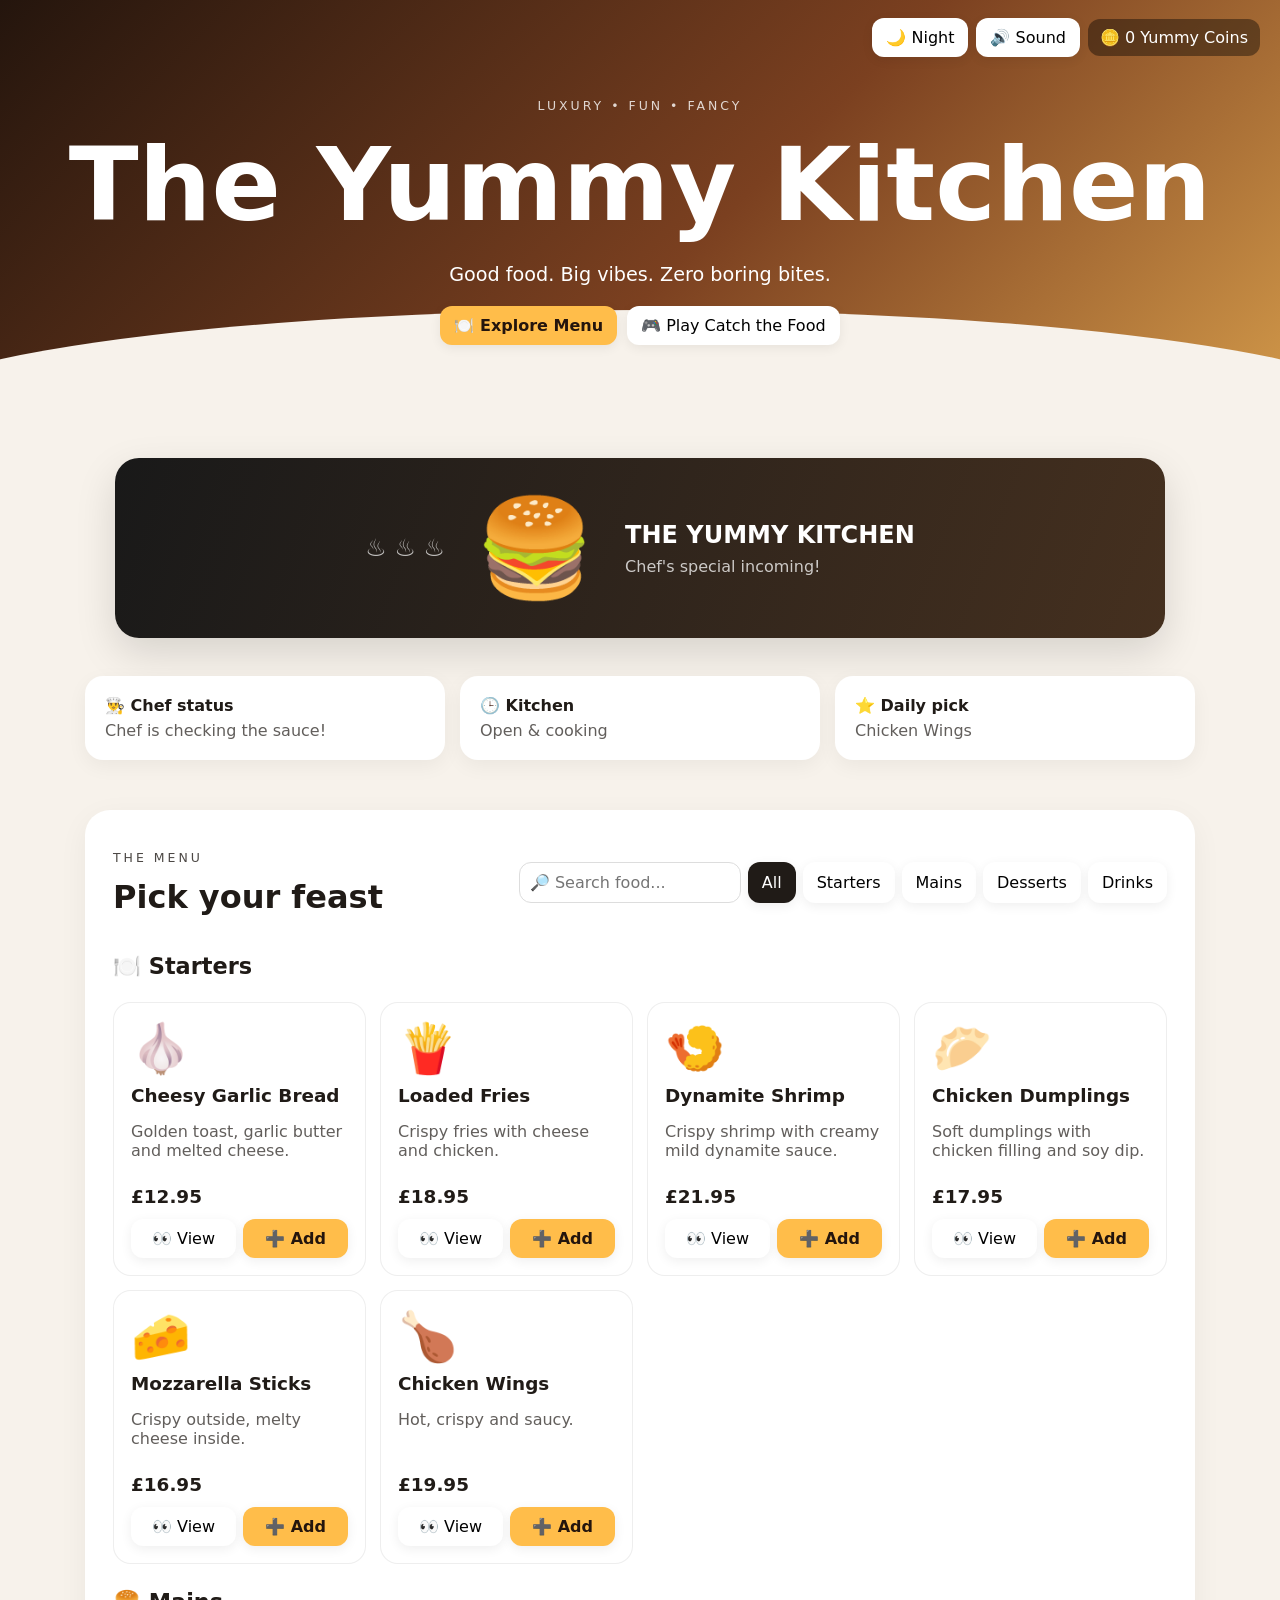
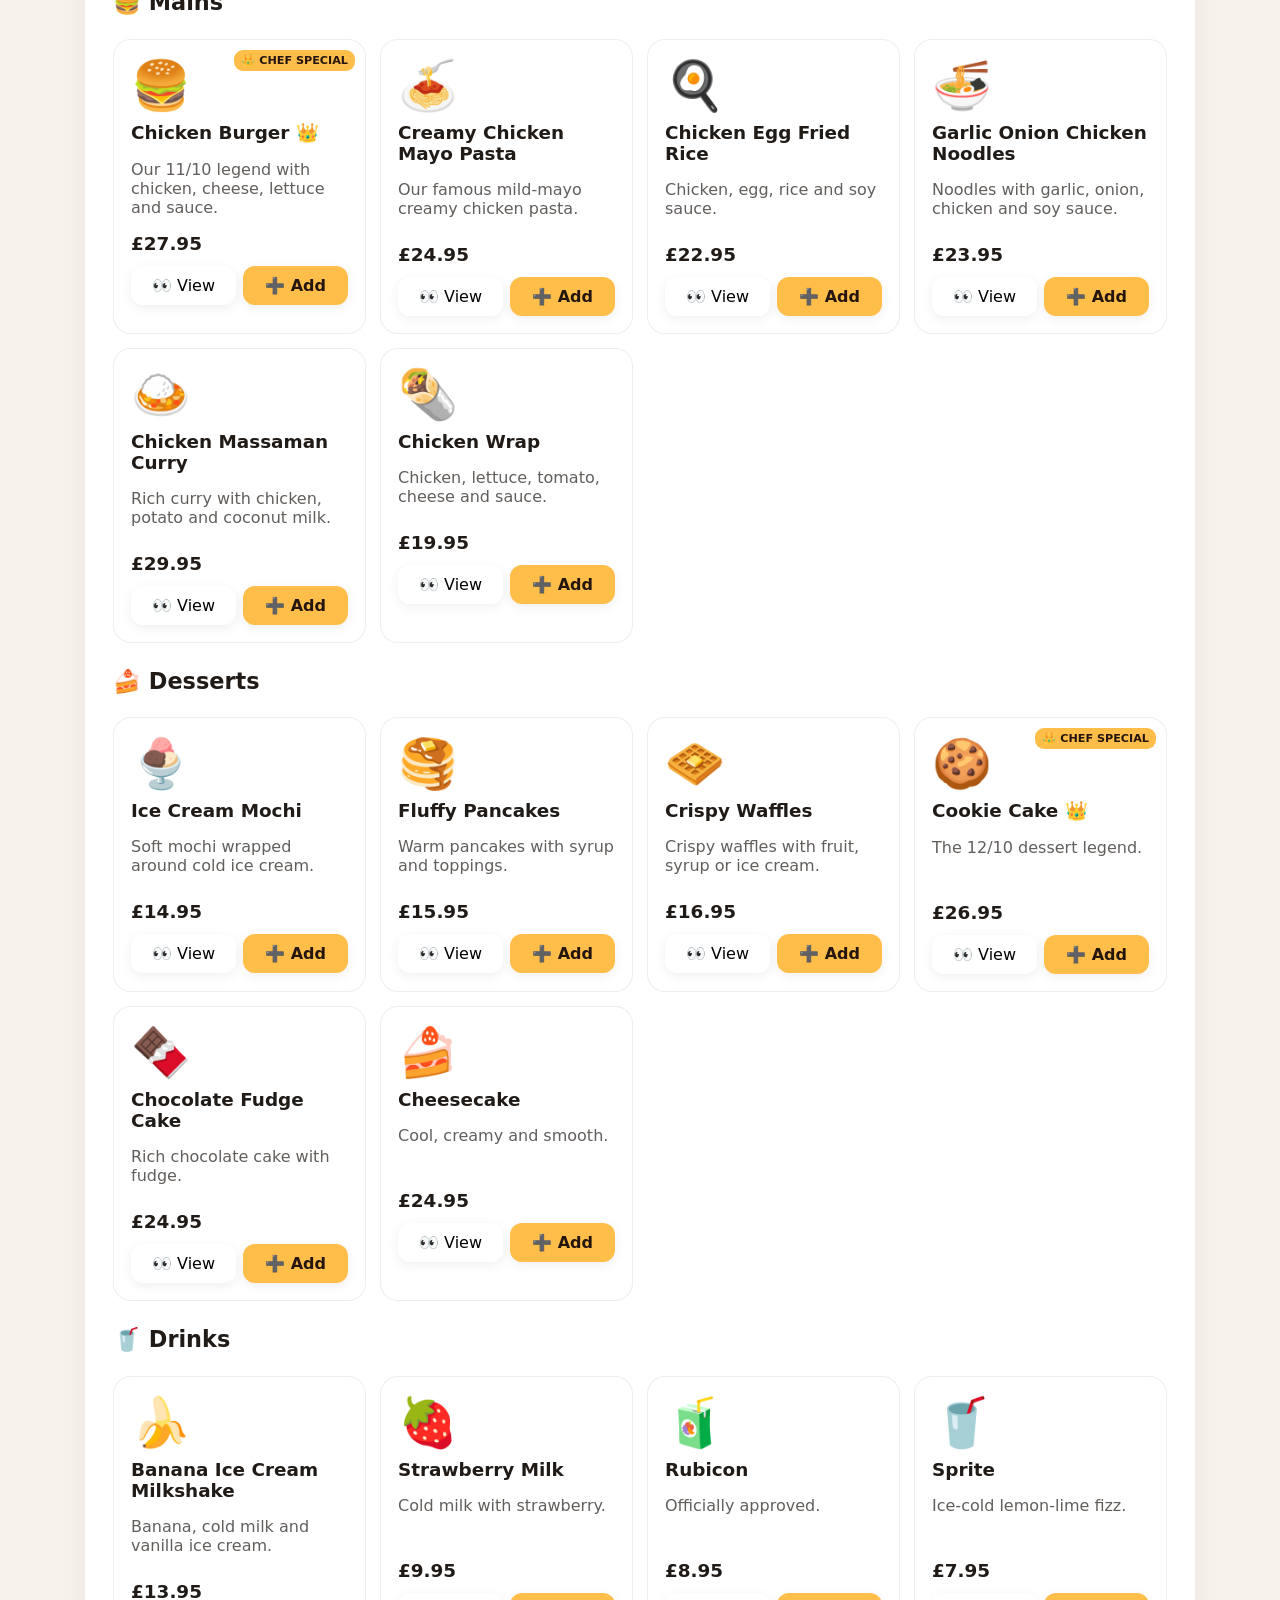
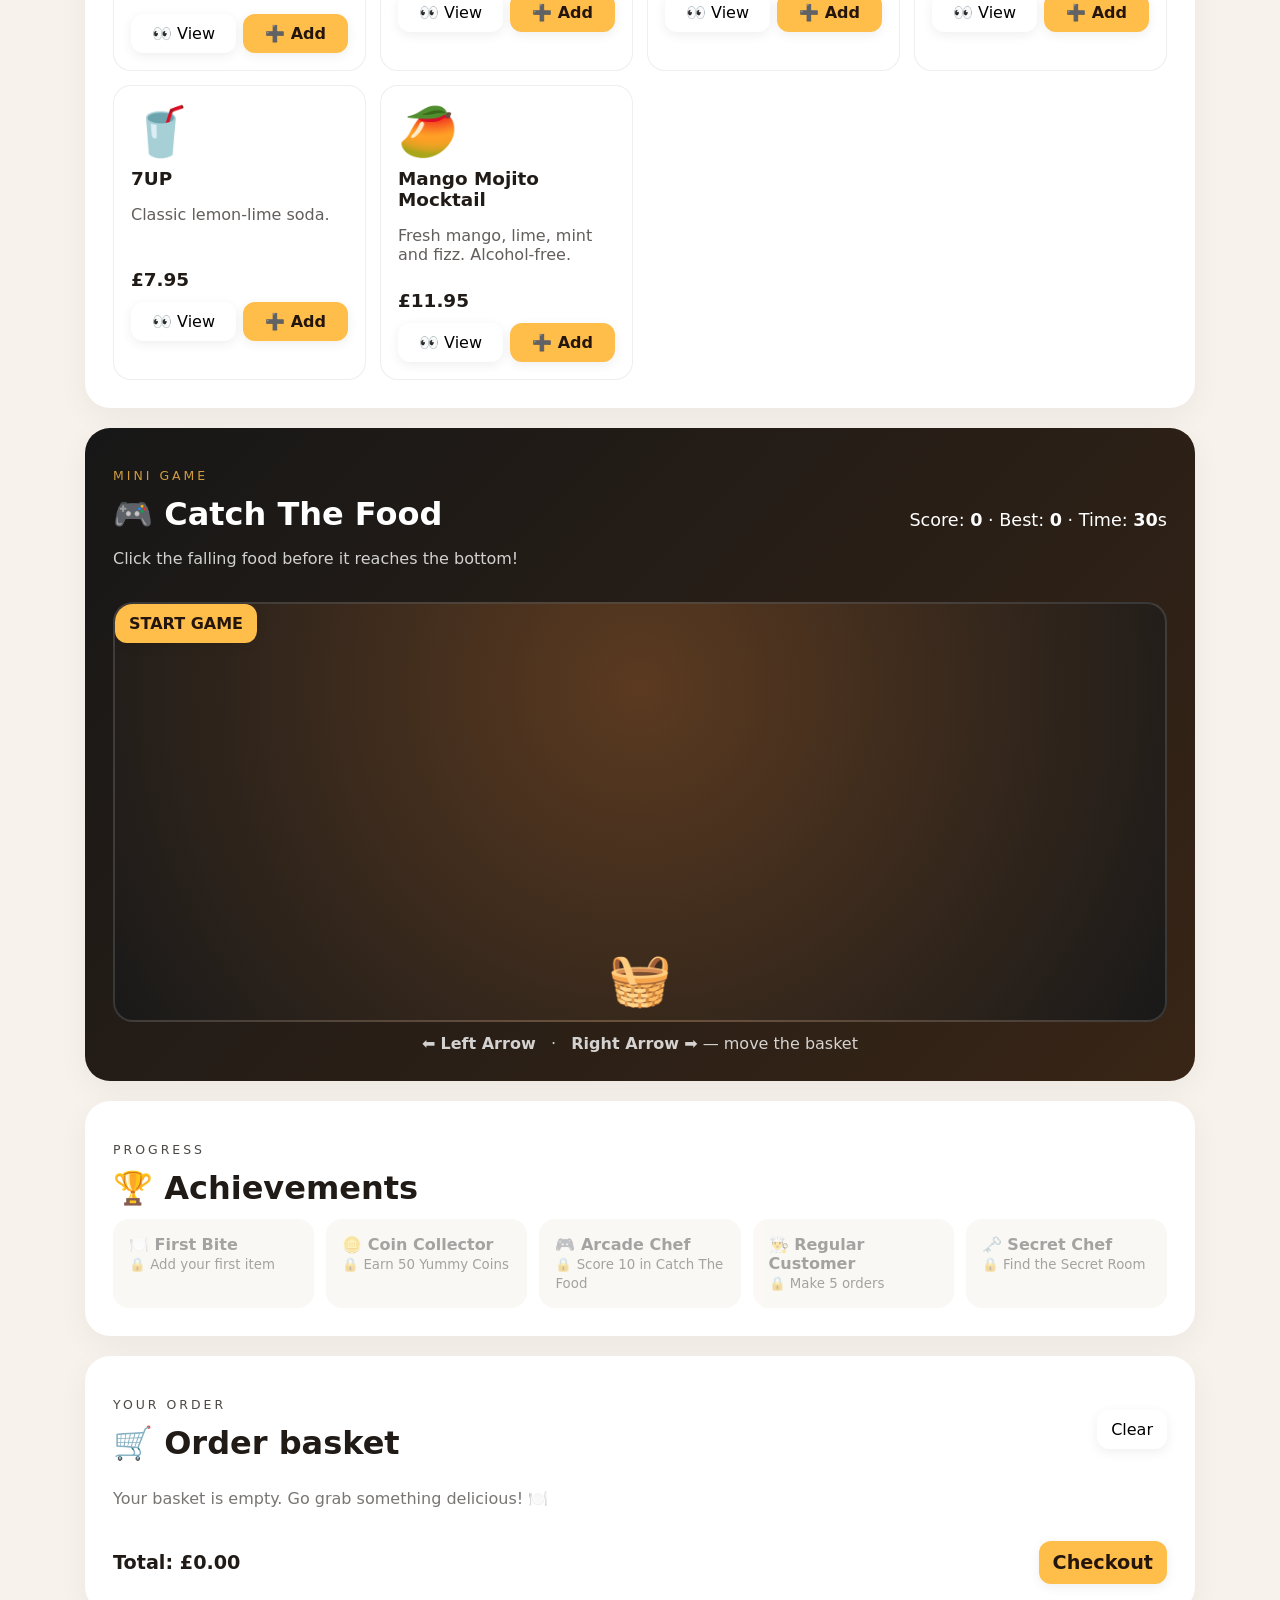
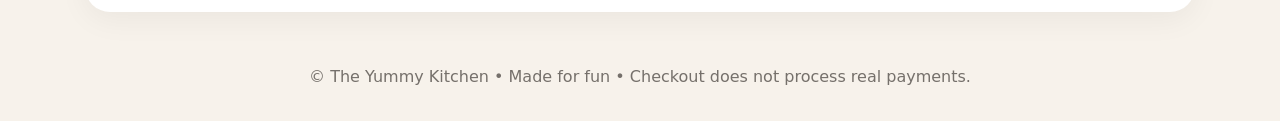
==== commit 9756ffbb: "Add files via upload" ====
--- a/index.html
+++ b/index.html
@@ -60,7 +60,7 @@
 <section id="game" class="section game-section">
   <div class="section-head"><div><p class="eyebrow">MINI GAME</p><h2>🎮 Catch The Food</h2><p>Click the falling food before it reaches the bottom!</p></div>
   <div class="game-stats">Score: <b id="score">0</b> · Best: <b id="best">0</b> · Time: <b id="time">30</b>s</div></div>
-  <div id="gameBoard"><div id="basket">🧺</div><button id="startGame" class="primary">START GAME</button></div>
+  <div id="gameBoard"><div id="basket">🧺</div><button id="startGame" class="primary">START GAME</button></div><p class="controls-hint">⬅️ <b>Left Arrow</b> &nbsp; · &nbsp; <b>Right Arrow</b> ➡️ — move the basket</p>
 </section>
 
 <section class="section">
--- a/style.css
+++ b/style.css
@@ -1 +1,2 @@
-*{box-sizing:border-box}body{margin:0;font-family:system-ui,-apple-system,Segoe UI,sans-serif;background:#f7f2eb;color:#201b17;transition:.25s}body.night{background:#111318;color:#f6f1e8}button,input{font:inherit}button{border:0;border-radius:12px;padding:10px 14px;cursor:pointer;background:#fff;box-shadow:0 3px 12px #0001}.night button,.night input{background:#242832;color:#fff}.hero{min-height:430px;background:linear-gradient(135deg,#24150d,#7b4020 55%,#d39a4a);color:white;display:grid;place-items:center;position:relative;overflow:hidden}.hero:after{content:"";position:absolute;inset:auto -10% -100px;height:220px;background:#f7f2eb;border-radius:50% 50% 0 0}.night .hero:after{background:#111318}.topbar{position:absolute;top:18px;right:20px;display:flex;gap:8px;align-items:center;z-index:2}.topbar span{background:#0006;padding:9px 12px;border-radius:12px}.hero-content{text-align:center;z-index:1;padding:70px 20px}.eyebrow{letter-spacing:3px;font-size:.78rem;opacity:.8}.hero h1{font-size:clamp(3rem,8vw,6.5rem);margin:8px 0;cursor:pointer}.hero-content p:not(.eyebrow){font-size:1.2rem}.hero-buttons{display:flex;gap:10px;justify-content:center;flex-wrap:wrap}.primary{background:#ffbd4a!important;color:#24150d!important;font-weight:800}.promo{padding:28px 20px}.promo-screen{max-width:1050px;margin:auto;border-radius:24px;min-height:180px;background:linear-gradient(110deg,#191919,#45301f);color:white;display:flex;align-items:center;justify-content:center;gap:30px;font-size:1.5rem;overflow:hidden;box-shadow:0 15px 40px #0002}.promo-food{font-size:6rem;animation:bounce 1.4s infinite}.steam{animation:steam 2s infinite;opacity:.7}.promo-screen span{display:block;font-size:1rem;opacity:.75;margin-top:8px}@keyframes bounce{50%{transform:translateY(-15px) rotate(-5deg)}}@keyframes steam{50%{transform:translateY(-10px);opacity:.2}}main{max-width:1150px;margin:auto}.info-grid{display:grid;grid-template-columns:repeat(3,1fr);gap:15px;padding:10px 20px 30px}.info-card{background:#fff;padding:20px;border-radius:18px;box-shadow:0 6px 20px #0000000d}.night .info-card,.night .section{background:#191d24}.info-card span{display:block;margin-top:6px;opacity:.7}.section{margin:20px;background:#fff;border-radius:25px;padding:28px;box-shadow:0 8px 30px #0000000d}.section-head{display:flex;justify-content:space-between;gap:20px;align-items:center;flex-wrap:wrap}.section h2{font-size:2rem;margin:3px 0 12px}.filters{display:flex;gap:7px;flex-wrap:wrap}.filters input{border:1px solid #ddd;border-radius:12px;padding:10px}.filter.active{background:#201b17;color:white}.night .filter.active{background:#f4eee5;color:#111}.menu-category{margin-top:25px}.menu-category h3{font-size:1.4rem}.food-grid{display:grid;grid-template-columns:repeat(auto-fit,minmax(210px,1fr));gap:14px}.food-card{border:1px solid #0001;border-radius:18px;padding:17px;position:relative;transition:.18s;background:#fff}.night .food-card{background:#222730}.food-card:hover{transform:translateY(-4px);box-shadow:0 10px 25px #0002}.food-img{font-size:3rem}.food-card h4{font-size:1.15rem;margin:8px 0}.food-card p{opacity:.7;min-height:48px}.price{font-weight:900;font-size:1.15rem}.badge{position:absolute;right:10px;top:10px;background:#ffbd4a;color:#24150d;border-radius:9px;padding:4px 7px;font-size:.7rem;font-weight:900}.card-actions{display:flex;gap:7px;margin-top:12px}.card-actions button{flex:1}.game-section{background:linear-gradient(135deg,#171717,#382516);color:#fff}.game-stats{font-size:1.1rem}.game-section p{opacity:.8}.game-section .eyebrow{color:#ffbd4a}.game-section h2{color:#fff}.game-section{color:#fff}#gameBoard{height:420px;background:radial-gradient(circle at 50% 20%,#5b3a20,#191919);border-radius:20px;position:relative;overflow:hidden;border:2px solid #ffffff22;margin-top:18px}.game-food{position:absolute;font-size:2.5rem;user-select:none;cursor:pointer;animation:fall linear forwards}.game-food:hover{transform:scale(1.2)}@keyframes fall{from{transform:translateY(-60px) rotate(0)}to{transform:translateY(480px) rotate(360deg)}}#basket{position:absolute;bottom:10px;left:50%;font-size:3.2rem;transform:translateX(-50%);z-index:3}.achievements{display:grid;grid-template-columns:repeat(auto-fit,minmax(200px,1fr));gap:12px}.achievement{padding:16px;border-radius:16px;background:#f4eee5}.night .achievement{background:#242832}.achievement.locked{opacity:.4}.secret-room{display:none;background:linear-gradient(135deg,#21160f,#6b3b1c);color:white}.secret-room.unlocked{display:block}.secret-recipe{margin-top:15px;padding:20px;background:#0004;border-radius:16px}.order-row{display:flex;align-items:center;gap:10px;padding:12px 0;border-bottom:1px solid #0001}.order-row .grow{flex:1}.checkout-row{display:flex;justify-content:space-between;align-items:center;margin-top:18px;font-size:1.2rem}.empty{opacity:.6;padding:15px 0}.modal{display:none;position:fixed;inset:0;background:#0009;z-index:20;place-items:center;padding:20px}.modal.show{display:grid}.modal-box{background:white;color:#201b17;border-radius:22px;max-width:500px;width:100%;padding:28px;position:relative}.night .modal-box{background:#20242c;color:#fff}.close{position:absolute;right:12px;top:12px}#toast{position:fixed;left:50%;bottom:25px;transform:translate(-50%,20px);background:#201b17;color:#fff;padding:13px 18px;border-radius:14px;opacity:0;pointer-events:none;transition:.25s;z-index:50}#toast.show{opacity:1;transform:translate(-50%,0)}footer{text-align:center;padding:35px 15px;opacity:.6}.hidden{display:none!important}@media(max-width:700px){.info-grid{grid-template-columns:1fr}.topbar{position:absolute;left:12px;right:12px;justify-content:center;flex-wrap:wrap}.hero-content{padding-top:110px}.section{margin:12px;padding:20px}}+*{box-sizing:border-box}body{margin:0;font-family:system-ui,-apple-system,Segoe UI,sans-serif;background:#f7f2eb;color:#201b17;transition:.25s}body.night{background:#111318;color:#f6f1e8}button,input{font:inherit}button{border:0;border-radius:12px;padding:10px 14px;cursor:pointer;background:#fff;box-shadow:0 3px 12px #0001}.night button,.night input{background:#242832;color:#fff}.hero{min-height:430px;background:linear-gradient(135deg,#24150d,#7b4020 55%,#d39a4a);color:white;display:grid;place-items:center;position:relative;overflow:hidden}.hero:after{content:"";position:absolute;inset:auto -10% -100px;height:220px;background:#f7f2eb;border-radius:50% 50% 0 0}.night .hero:after{background:#111318}.topbar{position:absolute;top:18px;right:20px;display:flex;gap:8px;align-items:center;z-index:2}.topbar span{background:#0006;padding:9px 12px;border-radius:12px}.hero-content{text-align:center;z-index:1;padding:70px 20px}.eyebrow{letter-spacing:3px;font-size:.78rem;opacity:.8}.hero h1{font-size:clamp(3rem,8vw,6.5rem);margin:8px 0;cursor:pointer}.hero-content p:not(.eyebrow){font-size:1.2rem}.hero-buttons{display:flex;gap:10px;justify-content:center;flex-wrap:wrap}.primary{background:#ffbd4a!important;color:#24150d!important;font-weight:800}.promo{padding:28px 20px}.promo-screen{max-width:1050px;margin:auto;border-radius:24px;min-height:180px;background:linear-gradient(110deg,#191919,#45301f);color:white;display:flex;align-items:center;justify-content:center;gap:30px;font-size:1.5rem;overflow:hidden;box-shadow:0 15px 40px #0002}.promo-food{font-size:6rem;animation:bounce 1.4s infinite}.steam{animation:steam 2s infinite;opacity:.7}.promo-screen span{display:block;font-size:1rem;opacity:.75;margin-top:8px}@keyframes bounce{50%{transform:translateY(-15px) rotate(-5deg)}}@keyframes steam{50%{transform:translateY(-10px);opacity:.2}}main{max-width:1150px;margin:auto}.info-grid{display:grid;grid-template-columns:repeat(3,1fr);gap:15px;padding:10px 20px 30px}.info-card{background:#fff;padding:20px;border-radius:18px;box-shadow:0 6px 20px #0000000d}.night .info-card,.night .section{background:#191d24}.info-card span{display:block;margin-top:6px;opacity:.7}.section{margin:20px;background:#fff;border-radius:25px;padding:28px;box-shadow:0 8px 30px #0000000d}.section-head{display:flex;justify-content:space-between;gap:20px;align-items:center;flex-wrap:wrap}.section h2{font-size:2rem;margin:3px 0 12px}.filters{display:flex;gap:7px;flex-wrap:wrap}.filters input{border:1px solid #ddd;border-radius:12px;padding:10px}.filter.active{background:#201b17;color:white}.night .filter.active{background:#f4eee5;color:#111}.menu-category{margin-top:25px}.menu-category h3{font-size:1.4rem}.food-grid{display:grid;grid-template-columns:repeat(auto-fit,minmax(210px,1fr));gap:14px}.food-card{border:1px solid #0001;border-radius:18px;padding:17px;position:relative;transition:.18s;background:#fff}.night .food-card{background:#222730}.food-card:hover{transform:translateY(-4px);box-shadow:0 10px 25px #0002}.food-img{font-size:3rem}.food-card h4{font-size:1.15rem;margin:8px 0}.food-card p{opacity:.7;min-height:48px}.price{font-weight:900;font-size:1.15rem}.badge{position:absolute;right:10px;top:10px;background:#ffbd4a;color:#24150d;border-radius:9px;padding:4px 7px;font-size:.7rem;font-weight:900}.card-actions{display:flex;gap:7px;margin-top:12px}.card-actions button{flex:1}.game-section{background:linear-gradient(135deg,#171717,#382516);color:#fff}.game-stats{font-size:1.1rem}.game-section p{opacity:.8}.game-section .eyebrow{color:#ffbd4a}.game-section h2{color:#fff}.game-section{color:#fff}#gameBoard{height:420px;background:radial-gradient(circle at 50% 20%,#5b3a20,#191919);border-radius:20px;position:relative;overflow:hidden;border:2px solid #ffffff22;margin-top:18px}.game-food{position:absolute;font-size:2.5rem;user-select:none;cursor:pointer;animation:fall linear forwards}.game-food:hover{transform:scale(1.2)}@keyframes fall{from{transform:translateY(-60px) rotate(0)}to{transform:translateY(480px) rotate(360deg)}}#basket{position:absolute;bottom:10px;left:50%;font-size:3.2rem;transform:translateX(-50%);z-index:3}.achievements{display:grid;grid-template-columns:repeat(auto-fit,minmax(200px,1fr));gap:12px}.achievement{padding:16px;border-radius:16px;background:#f4eee5}.night .achievement{background:#242832}.achievement.locked{opacity:.4}.secret-room{display:none;background:linear-gradient(135deg,#21160f,#6b3b1c);color:white}.secret-room.unlocked{display:block}.secret-recipe{margin-top:15px;padding:20px;background:#0004;border-radius:16px}.order-row{display:flex;align-items:center;gap:10px;padding:12px 0;border-bottom:1px solid #0001}.order-row .grow{flex:1}.checkout-row{display:flex;justify-content:space-between;align-items:center;margin-top:18px;font-size:1.2rem}.empty{opacity:.6;padding:15px 0}.modal{display:none;position:fixed;inset:0;background:#0009;z-index:20;place-items:center;padding:20px}.modal.show{display:grid}.modal-box{background:white;color:#201b17;border-radius:22px;max-width:500px;width:100%;padding:28px;position:relative}.night .modal-box{background:#20242c;color:#fff}.close{position:absolute;right:12px;top:12px}#toast{position:fixed;left:50%;bottom:25px;transform:translate(-50%,20px);background:#201b17;color:#fff;padding:13px 18px;border-radius:14px;opacity:0;pointer-events:none;transition:.25s;z-index:50}#toast.show{opacity:1;transform:translate(-50%,0)}footer{text-align:center;padding:35px 15px;opacity:.6}.hidden{display:none!important}@media(max-width:700px){.info-grid{grid-template-columns:1fr}.topbar{position:absolute;left:12px;right:12px;justify-content:center;flex-wrap:wrap}.hero-content{padding-top:110px}.section{margin:12px;padding:20px}}
+.controls-hint{text-align:center;margin:12px 0 0;color:#fff;opacity:.9}.game-section .controls-hint{color:#fff}
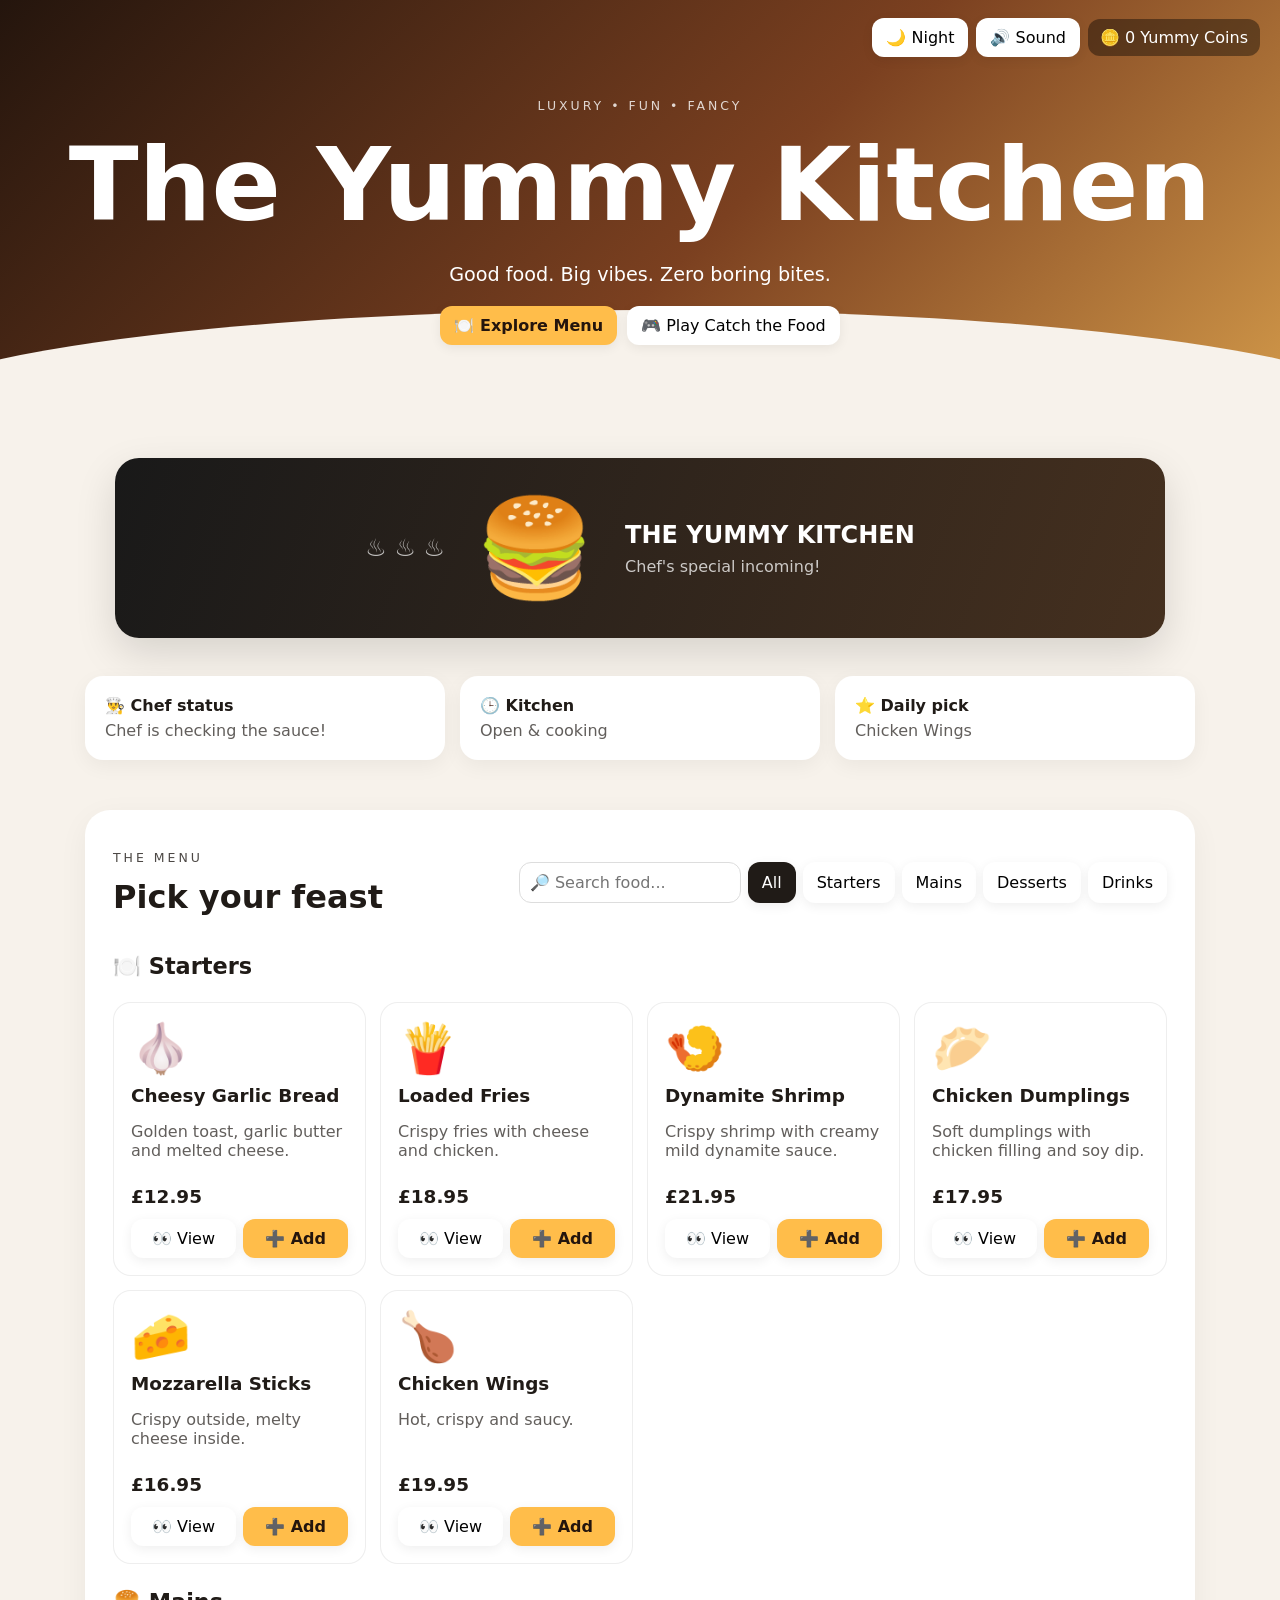
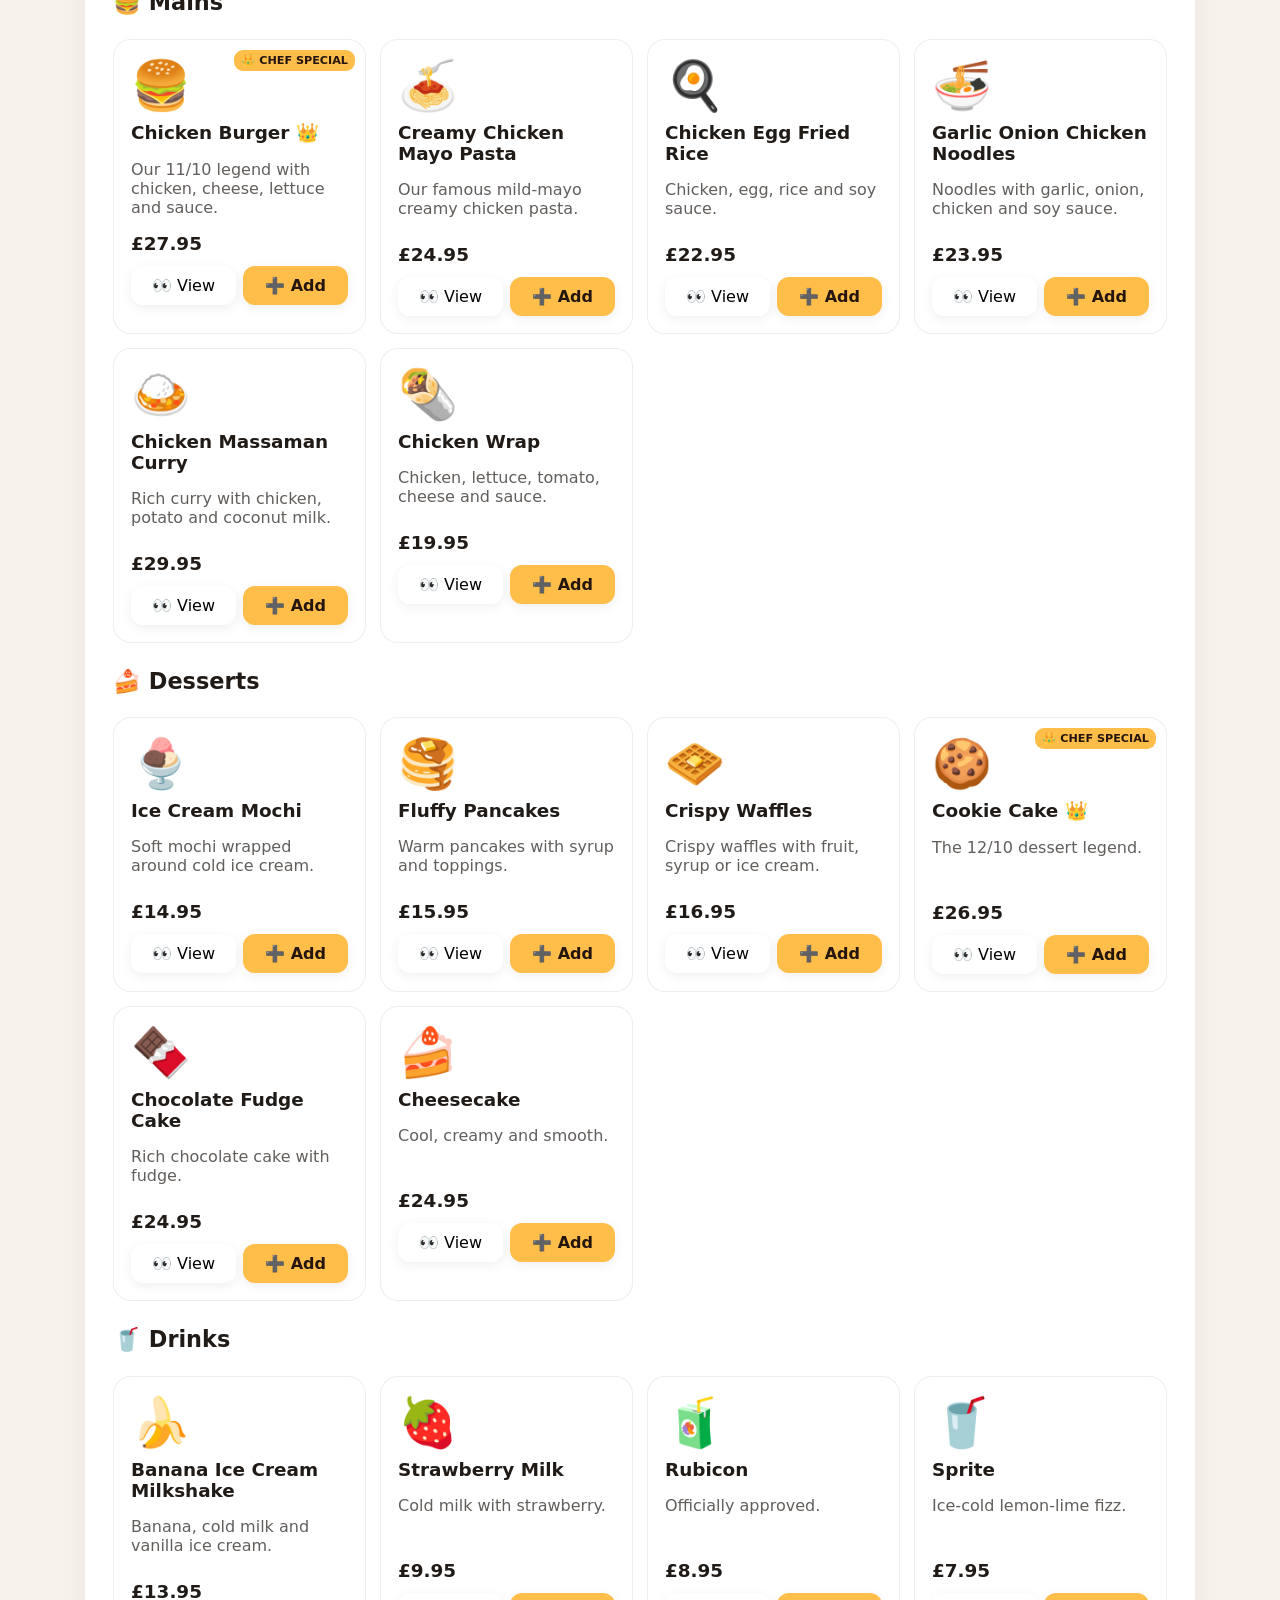
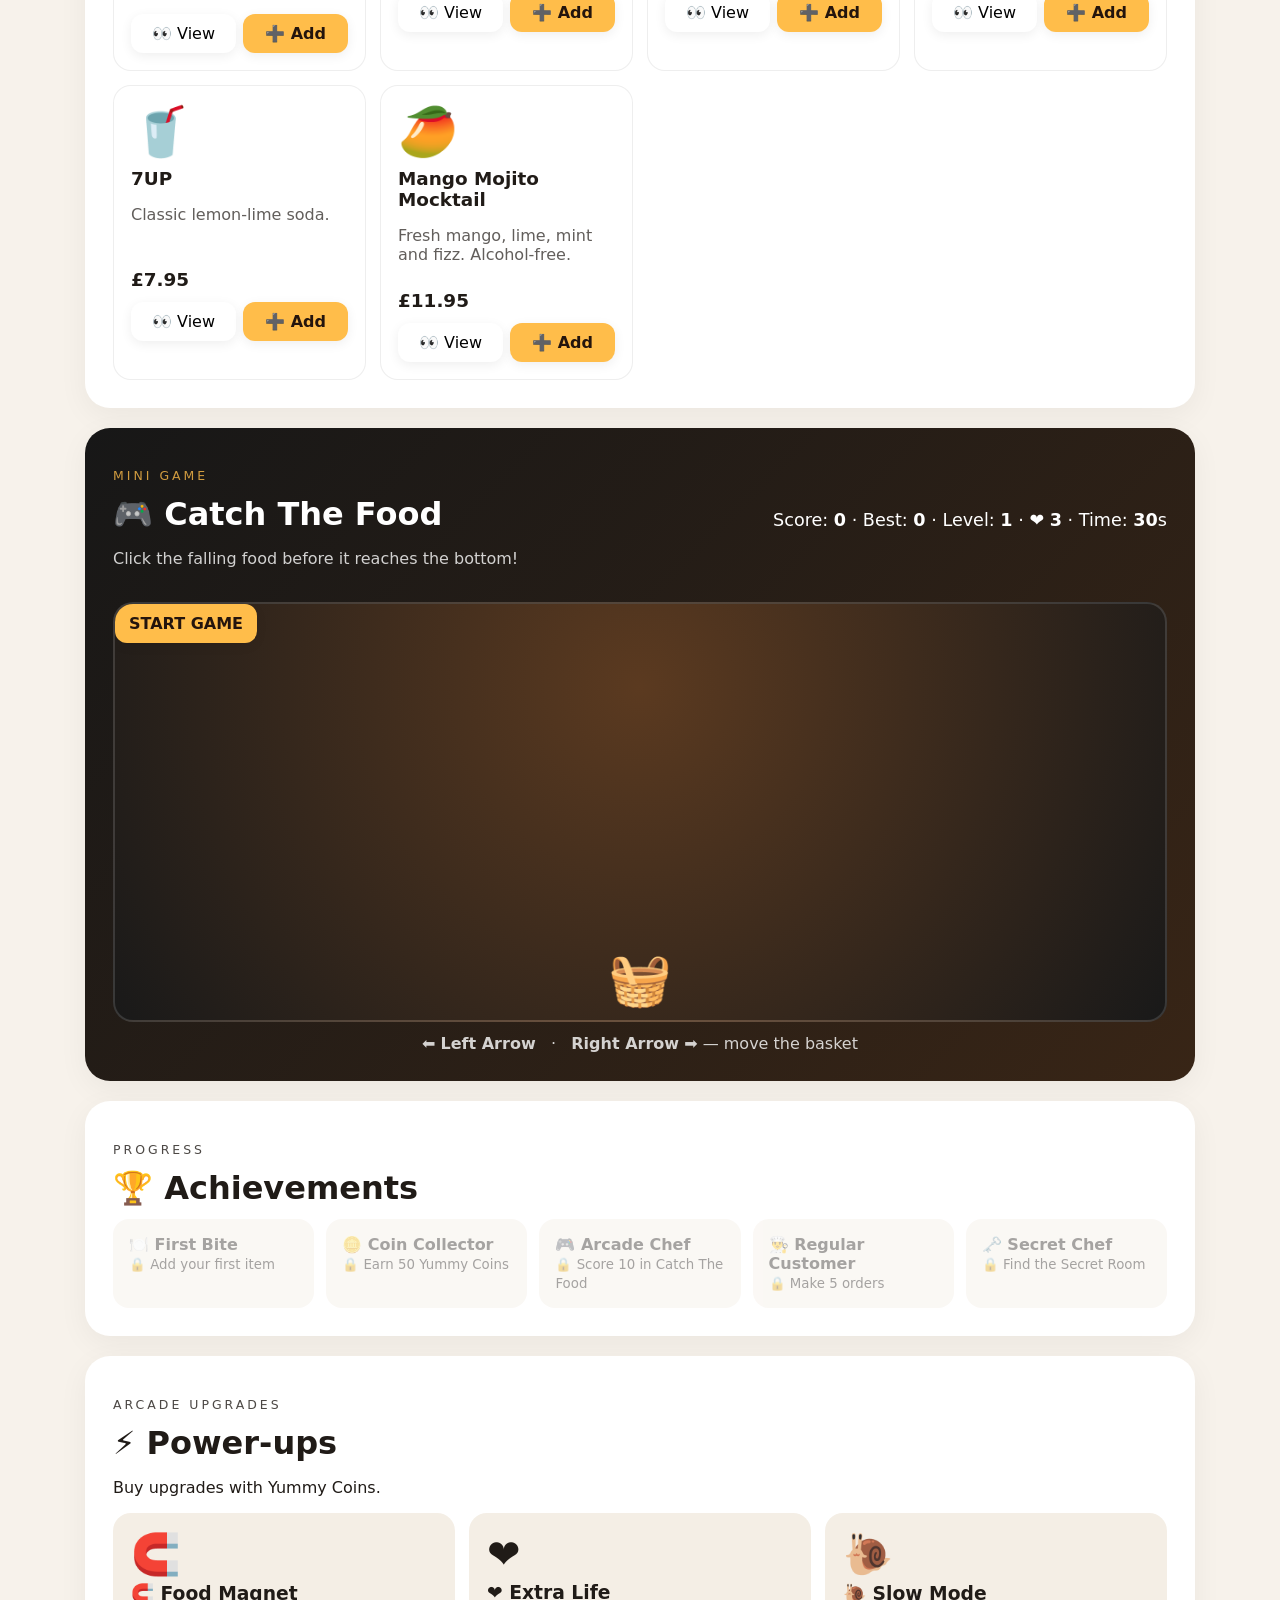
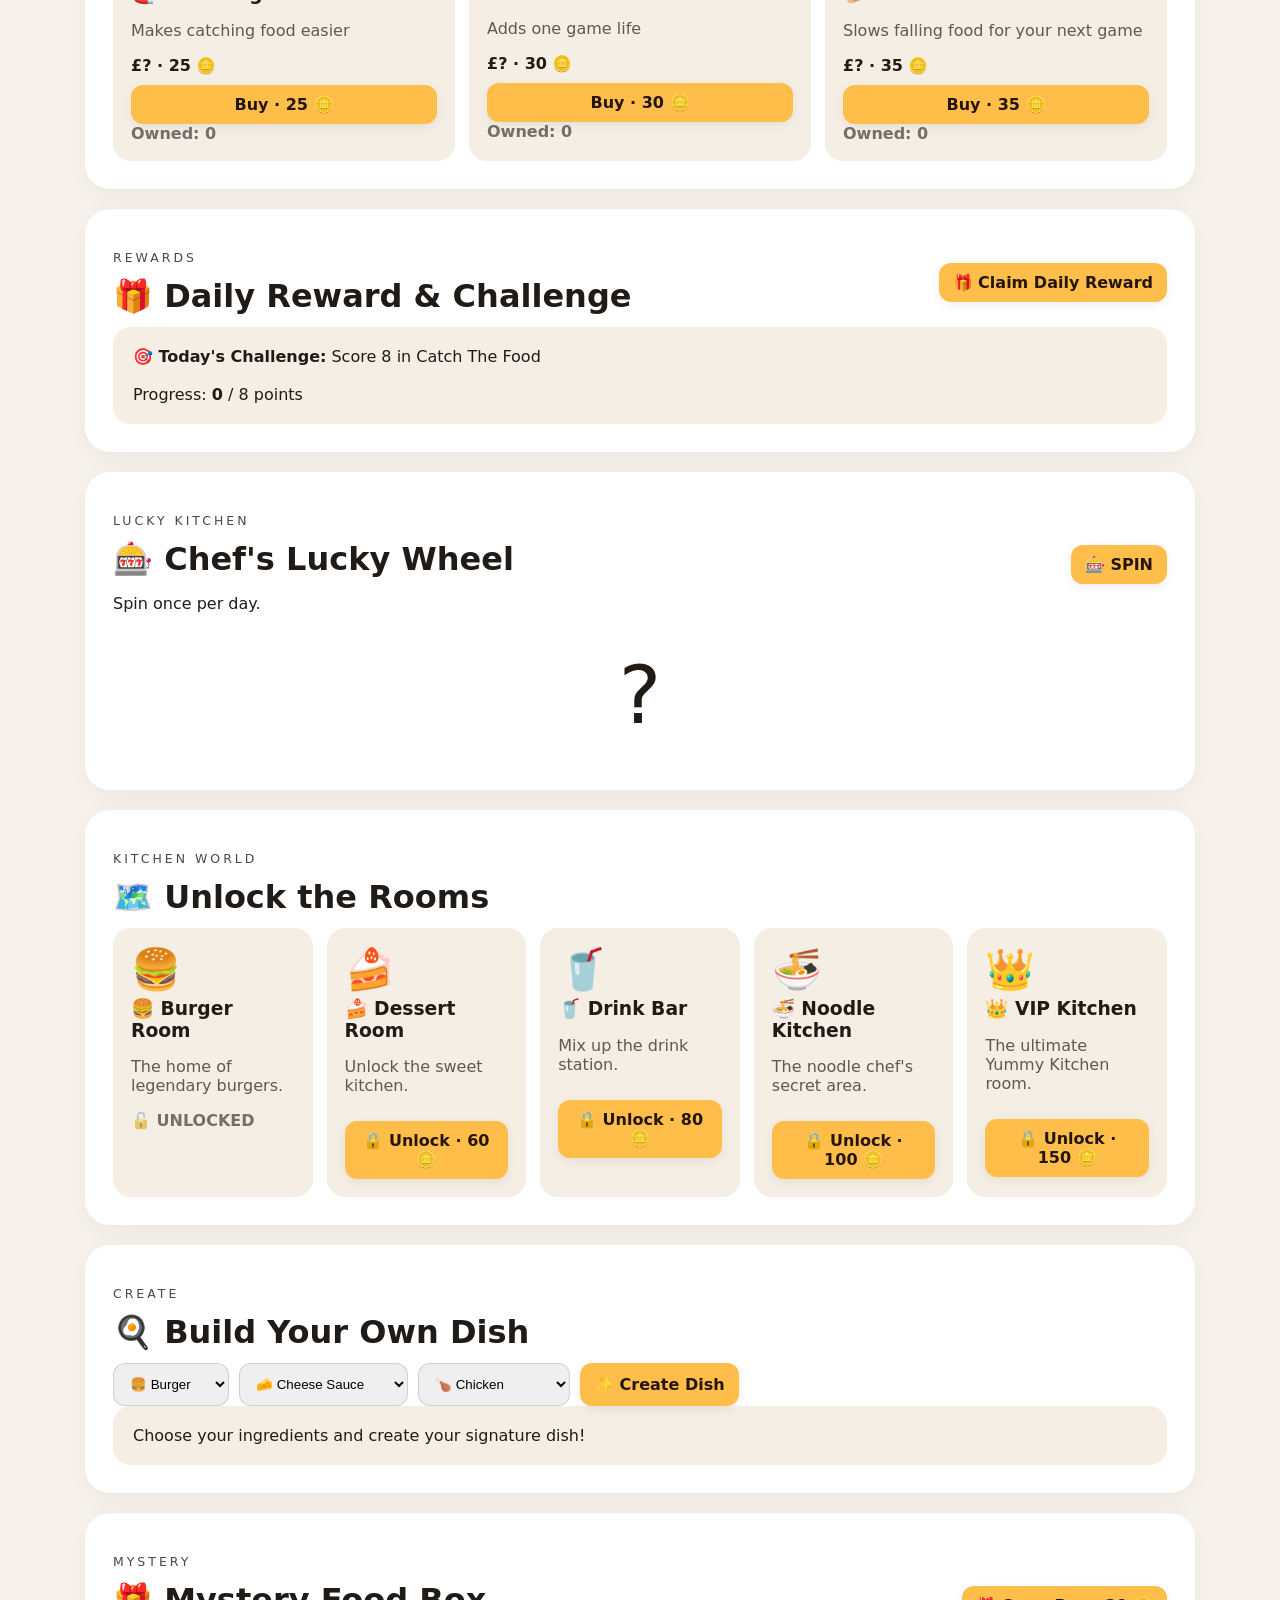
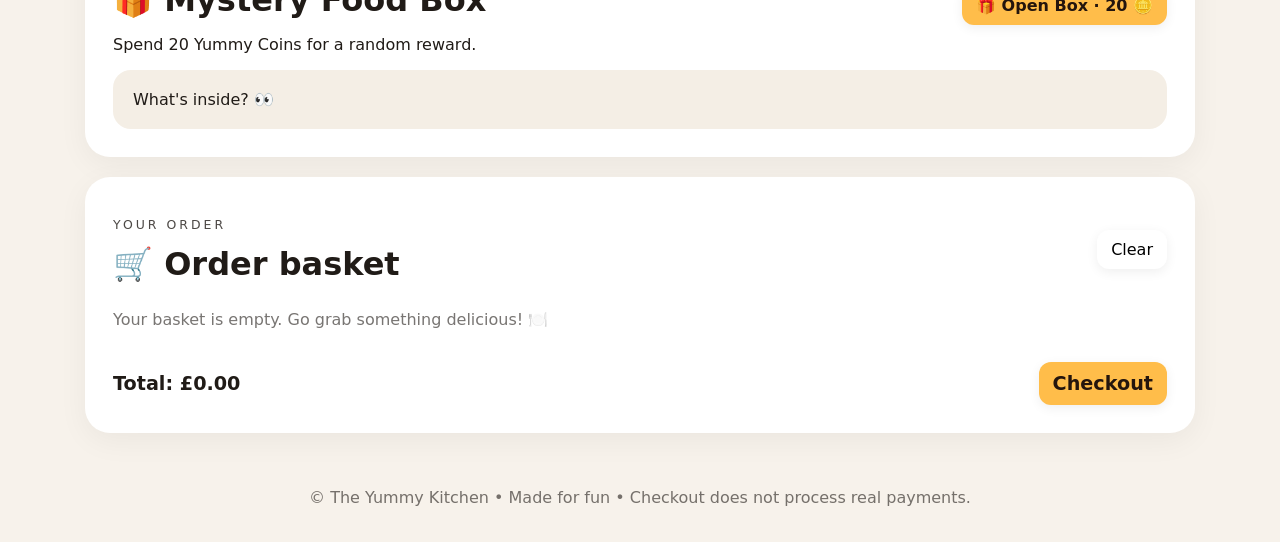
==== commit bff66c22: "Add files via upload" ====
--- a/index.html
+++ b/index.html
@@ -59,7 +59,7 @@
 
 <section id="game" class="section game-section">
   <div class="section-head"><div><p class="eyebrow">MINI GAME</p><h2>🎮 Catch The Food</h2><p>Click the falling food before it reaches the bottom!</p></div>
-  <div class="game-stats">Score: <b id="score">0</b> · Best: <b id="best">0</b> · Time: <b id="time">30</b>s</div></div>
+  <div class="game-stats">Score: <b id="score">0</b> · Best: <b id="best">0</b> · Level: <b id="level">1</b> · ❤️ <b id="lives">3</b> · Time: <b id="time">30</b>s</div></div>
   <div id="gameBoard"><div id="basket">🧺</div><button id="startGame" class="primary">START GAME</button></div><p class="controls-hint">⬅️ <b>Left Arrow</b> &nbsp; · &nbsp; <b>Right Arrow</b> ➡️ — move the basket</p>
 </section>
 
@@ -75,6 +75,52 @@
   <div class="secret-recipe">🍪 <b>Secret Cookie Cake Sauce</b><br>Chef's top-secret kitchen recipe unlocked.</div>
 </section>
 
+
+<section class="section arcade-section">
+  <div class="section-head">
+    <div><p class="eyebrow">ARCADE UPGRADES</p><h2>⚡ Power-ups</h2><p>Buy upgrades with Yummy Coins.</p></div>
+  </div>
+  <div class="shop-grid" id="shop"></div>
+</section>
+
+<section class="section">
+  <div class="section-head">
+    <div><p class="eyebrow">REWARDS</p><h2>🎁 Daily Reward & Challenge</h2></div>
+    <div><button id="dailyReward" class="primary">🎁 Claim Daily Reward</button></div>
+  </div>
+  <div class="challenge-card" id="dailyChallenge"></div>
+</section>
+
+<section class="section">
+  <div class="section-head">
+    <div><p class="eyebrow">LUCKY KITCHEN</p><h2>🎰 Chef's Lucky Wheel</h2><p>Spin once per day.</p></div>
+    <button id="spinWheel" class="primary">🎰 SPIN</button>
+  </div>
+  <div id="wheelResult" class="wheel-result">?</div>
+</section>
+
+<section class="section">
+  <div class="section-head"><div><p class="eyebrow">KITCHEN WORLD</p><h2>🗺️ Unlock the Rooms</h2></div></div>
+  <div id="rooms" class="rooms-grid"></div>
+</section>
+
+<section class="section">
+  <div class="section-head"><div><p class="eyebrow">CREATE</p><h2>🍳 Build Your Own Dish</h2></div></div>
+  <div class="creator">
+    <select id="dishBase"><option>🍔 Burger</option><option>🍝 Pasta</option><option>🍜 Noodles</option><option>🌯 Wrap</option></select>
+    <select id="dishSauce"><option>🧀 Cheese Sauce</option><option>🥫 Tomato Sauce</option><option>🌶️ Mild Spicy Sauce</option><option>🍯 Sweet Sauce</option></select>
+    <select id="dishExtra"><option>🍗 Chicken</option><option>🧀 Extra Cheese</option><option>🥚 Egg</option><option>🥬 Fresh Veggies</option></select>
+    <button id="createDish" class="primary">✨ Create Dish</button>
+  </div>
+  <div id="createdDish" class="created-dish">Choose your ingredients and create your signature dish!</div>
+</section>
+
+<section class="section">
+  <div class="section-head"><div><p class="eyebrow">MYSTERY</p><h2>🎁 Mystery Food Box</h2><p>Spend 20 Yummy Coins for a random reward.</p></div>
+  <button id="mysteryBox" class="primary">🎁 Open Box · 20 🪙</button></div>
+  <div id="mysteryResult" class="challenge-card">What's inside? 👀</div>
+</section>
+
 <section class="section order-section">
   <div class="section-head"><div><p class="eyebrow">YOUR ORDER</p><h2>🛒 Order basket</h2></div><button id="clearCart">Clear</button></div>
   <div id="cart"></div>
--- a/style.css
+++ b/style.css
@@ -1,2 +1,14 @@
 *{box-sizing:border-box}body{margin:0;font-family:system-ui,-apple-system,Segoe UI,sans-serif;background:#f7f2eb;color:#201b17;transition:.25s}body.night{background:#111318;color:#f6f1e8}button,input{font:inherit}button{border:0;border-radius:12px;padding:10px 14px;cursor:pointer;background:#fff;box-shadow:0 3px 12px #0001}.night button,.night input{background:#242832;color:#fff}.hero{min-height:430px;background:linear-gradient(135deg,#24150d,#7b4020 55%,#d39a4a);color:white;display:grid;place-items:center;position:relative;overflow:hidden}.hero:after{content:"";position:absolute;inset:auto -10% -100px;height:220px;background:#f7f2eb;border-radius:50% 50% 0 0}.night .hero:after{background:#111318}.topbar{position:absolute;top:18px;right:20px;display:flex;gap:8px;align-items:center;z-index:2}.topbar span{background:#0006;padding:9px 12px;border-radius:12px}.hero-content{text-align:center;z-index:1;padding:70px 20px}.eyebrow{letter-spacing:3px;font-size:.78rem;opacity:.8}.hero h1{font-size:clamp(3rem,8vw,6.5rem);margin:8px 0;cursor:pointer}.hero-content p:not(.eyebrow){font-size:1.2rem}.hero-buttons{display:flex;gap:10px;justify-content:center;flex-wrap:wrap}.primary{background:#ffbd4a!important;color:#24150d!important;font-weight:800}.promo{padding:28px 20px}.promo-screen{max-width:1050px;margin:auto;border-radius:24px;min-height:180px;background:linear-gradient(110deg,#191919,#45301f);color:white;display:flex;align-items:center;justify-content:center;gap:30px;font-size:1.5rem;overflow:hidden;box-shadow:0 15px 40px #0002}.promo-food{font-size:6rem;animation:bounce 1.4s infinite}.steam{animation:steam 2s infinite;opacity:.7}.promo-screen span{display:block;font-size:1rem;opacity:.75;margin-top:8px}@keyframes bounce{50%{transform:translateY(-15px) rotate(-5deg)}}@keyframes steam{50%{transform:translateY(-10px);opacity:.2}}main{max-width:1150px;margin:auto}.info-grid{display:grid;grid-template-columns:repeat(3,1fr);gap:15px;padding:10px 20px 30px}.info-card{background:#fff;padding:20px;border-radius:18px;box-shadow:0 6px 20px #0000000d}.night .info-card,.night .section{background:#191d24}.info-card span{display:block;margin-top:6px;opacity:.7}.section{margin:20px;background:#fff;border-radius:25px;padding:28px;box-shadow:0 8px 30px #0000000d}.section-head{display:flex;justify-content:space-between;gap:20px;align-items:center;flex-wrap:wrap}.section h2{font-size:2rem;margin:3px 0 12px}.filters{display:flex;gap:7px;flex-wrap:wrap}.filters input{border:1px solid #ddd;border-radius:12px;padding:10px}.filter.active{background:#201b17;color:white}.night .filter.active{background:#f4eee5;color:#111}.menu-category{margin-top:25px}.menu-category h3{font-size:1.4rem}.food-grid{display:grid;grid-template-columns:repeat(auto-fit,minmax(210px,1fr));gap:14px}.food-card{border:1px solid #0001;border-radius:18px;padding:17px;position:relative;transition:.18s;background:#fff}.night .food-card{background:#222730}.food-card:hover{transform:translateY(-4px);box-shadow:0 10px 25px #0002}.food-img{font-size:3rem}.food-card h4{font-size:1.15rem;margin:8px 0}.food-card p{opacity:.7;min-height:48px}.price{font-weight:900;font-size:1.15rem}.badge{position:absolute;right:10px;top:10px;background:#ffbd4a;color:#24150d;border-radius:9px;padding:4px 7px;font-size:.7rem;font-weight:900}.card-actions{display:flex;gap:7px;margin-top:12px}.card-actions button{flex:1}.game-section{background:linear-gradient(135deg,#171717,#382516);color:#fff}.game-stats{font-size:1.1rem}.game-section p{opacity:.8}.game-section .eyebrow{color:#ffbd4a}.game-section h2{color:#fff}.game-section{color:#fff}#gameBoard{height:420px;background:radial-gradient(circle at 50% 20%,#5b3a20,#191919);border-radius:20px;position:relative;overflow:hidden;border:2px solid #ffffff22;margin-top:18px}.game-food{position:absolute;font-size:2.5rem;user-select:none;cursor:pointer;animation:fall linear forwards}.game-food:hover{transform:scale(1.2)}@keyframes fall{from{transform:translateY(-60px) rotate(0)}to{transform:translateY(480px) rotate(360deg)}}#basket{position:absolute;bottom:10px;left:50%;font-size:3.2rem;transform:translateX(-50%);z-index:3}.achievements{display:grid;grid-template-columns:repeat(auto-fit,minmax(200px,1fr));gap:12px}.achievement{padding:16px;border-radius:16px;background:#f4eee5}.night .achievement{background:#242832}.achievement.locked{opacity:.4}.secret-room{display:none;background:linear-gradient(135deg,#21160f,#6b3b1c);color:white}.secret-room.unlocked{display:block}.secret-recipe{margin-top:15px;padding:20px;background:#0004;border-radius:16px}.order-row{display:flex;align-items:center;gap:10px;padding:12px 0;border-bottom:1px solid #0001}.order-row .grow{flex:1}.checkout-row{display:flex;justify-content:space-between;align-items:center;margin-top:18px;font-size:1.2rem}.empty{opacity:.6;padding:15px 0}.modal{display:none;position:fixed;inset:0;background:#0009;z-index:20;place-items:center;padding:20px}.modal.show{display:grid}.modal-box{background:white;color:#201b17;border-radius:22px;max-width:500px;width:100%;padding:28px;position:relative}.night .modal-box{background:#20242c;color:#fff}.close{position:absolute;right:12px;top:12px}#toast{position:fixed;left:50%;bottom:25px;transform:translate(-50%,20px);background:#201b17;color:#fff;padding:13px 18px;border-radius:14px;opacity:0;pointer-events:none;transition:.25s;z-index:50}#toast.show{opacity:1;transform:translate(-50%,0)}footer{text-align:center;padding:35px 15px;opacity:.6}.hidden{display:none!important}@media(max-width:700px){.info-grid{grid-template-columns:1fr}.topbar{position:absolute;left:12px;right:12px;justify-content:center;flex-wrap:wrap}.hero-content{padding-top:110px}.section{margin:12px;padding:20px}}
 .controls-hint{text-align:center;margin:12px 0 0;color:#fff;opacity:.9}.game-section .controls-hint{color:#fff}
+
+.shop-grid,.rooms-grid{display:grid;grid-template-columns:repeat(auto-fit,minmax(190px,1fr));gap:14px}
+.shop-item,.room-card{background:#f4eee5;border-radius:18px;padding:18px}
+.night .shop-item,.night .room-card{background:#242832}
+.shop-item h3,.room-card h3{margin:5px 0}.shop-item p,.room-card p{opacity:.7}
+.shop-item button,.room-card button{width:100%;margin-top:10px}
+.shop-item .owned,.room-card .owned{opacity:.6;font-weight:800}
+.challenge-card,.created-dish{padding:20px;border-radius:18px;background:#f4eee5}
+.night .challenge-card,.night .created-dish{background:#242832}
+.creator{display:flex;gap:10px;flex-wrap:wrap}.creator select{padding:12px;border-radius:12px;border:1px solid #0002}
+.wheel-result{font-size:5rem;text-align:center;padding:20px;min-height:110px}.wheel-result.spin{animation:spinResult 1s ease}
+@keyframes spinResult{50%{transform:rotate(15deg) scale(1.15)}}
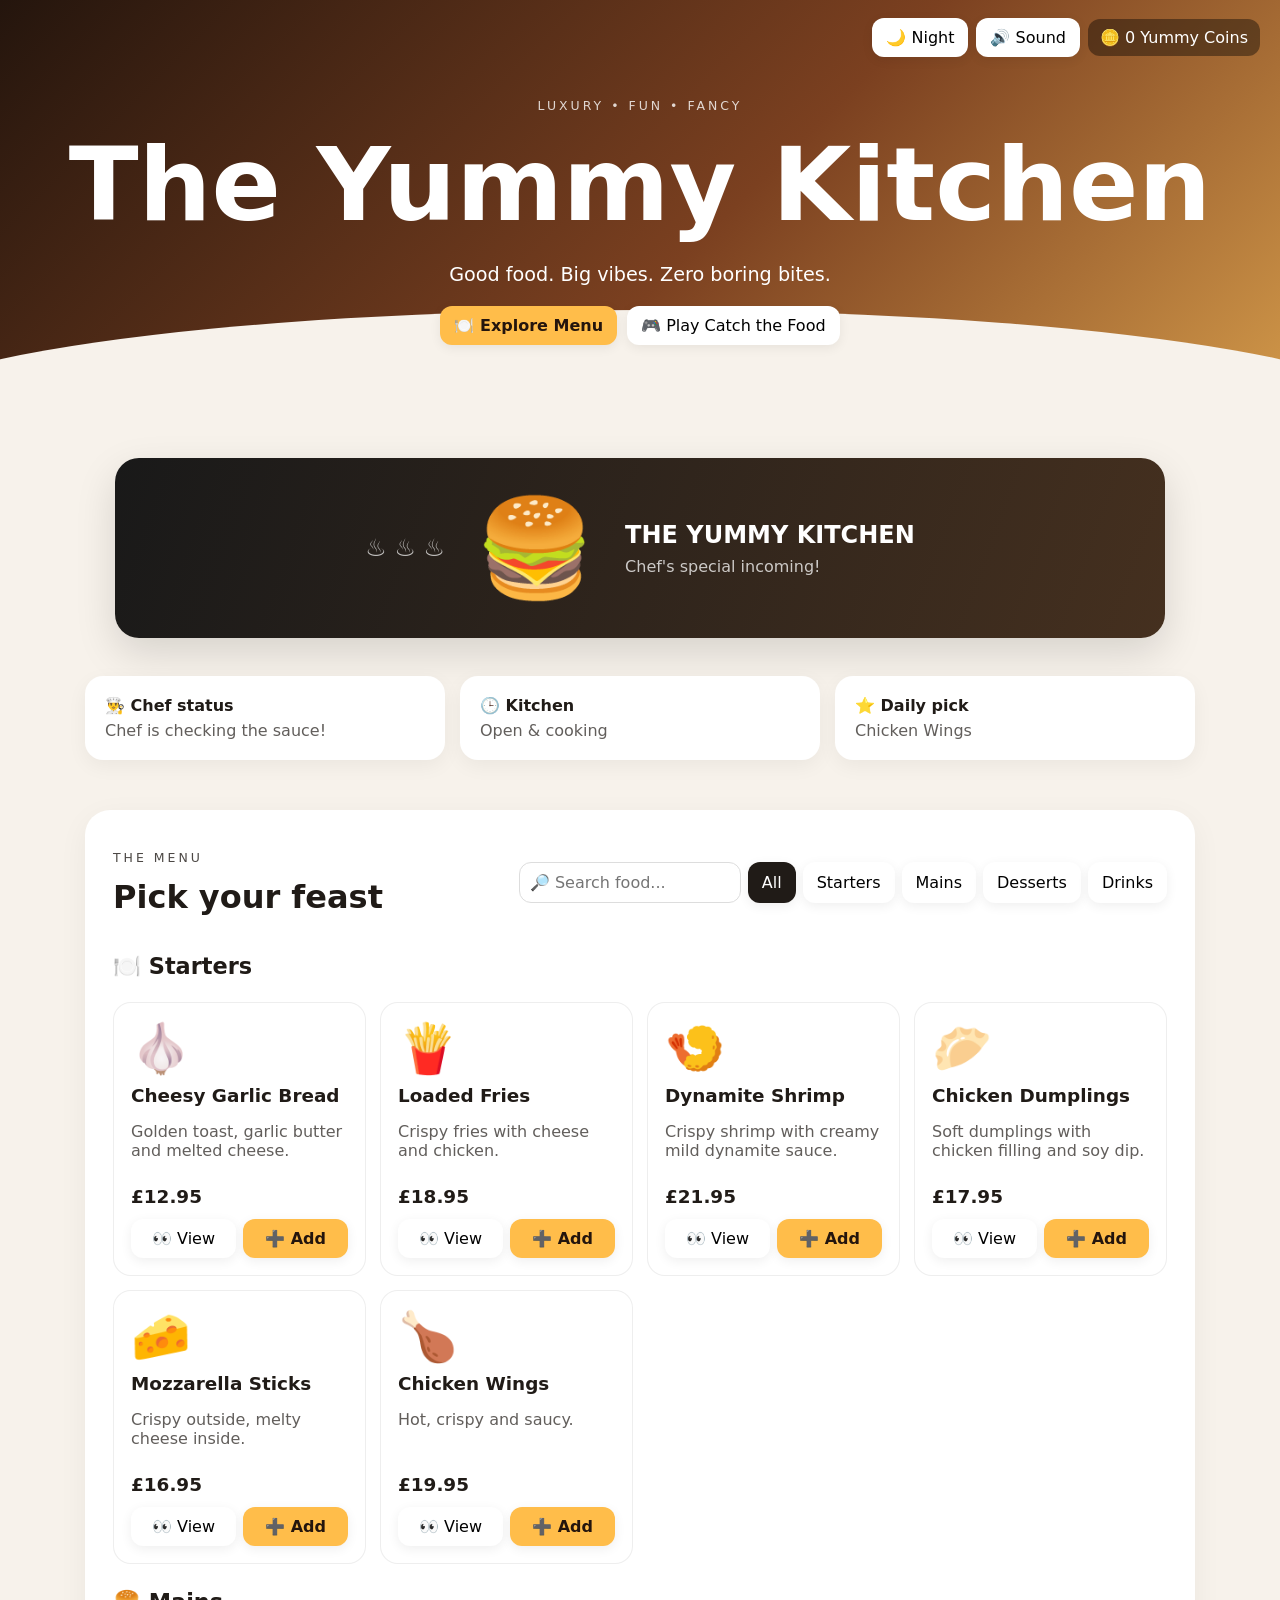
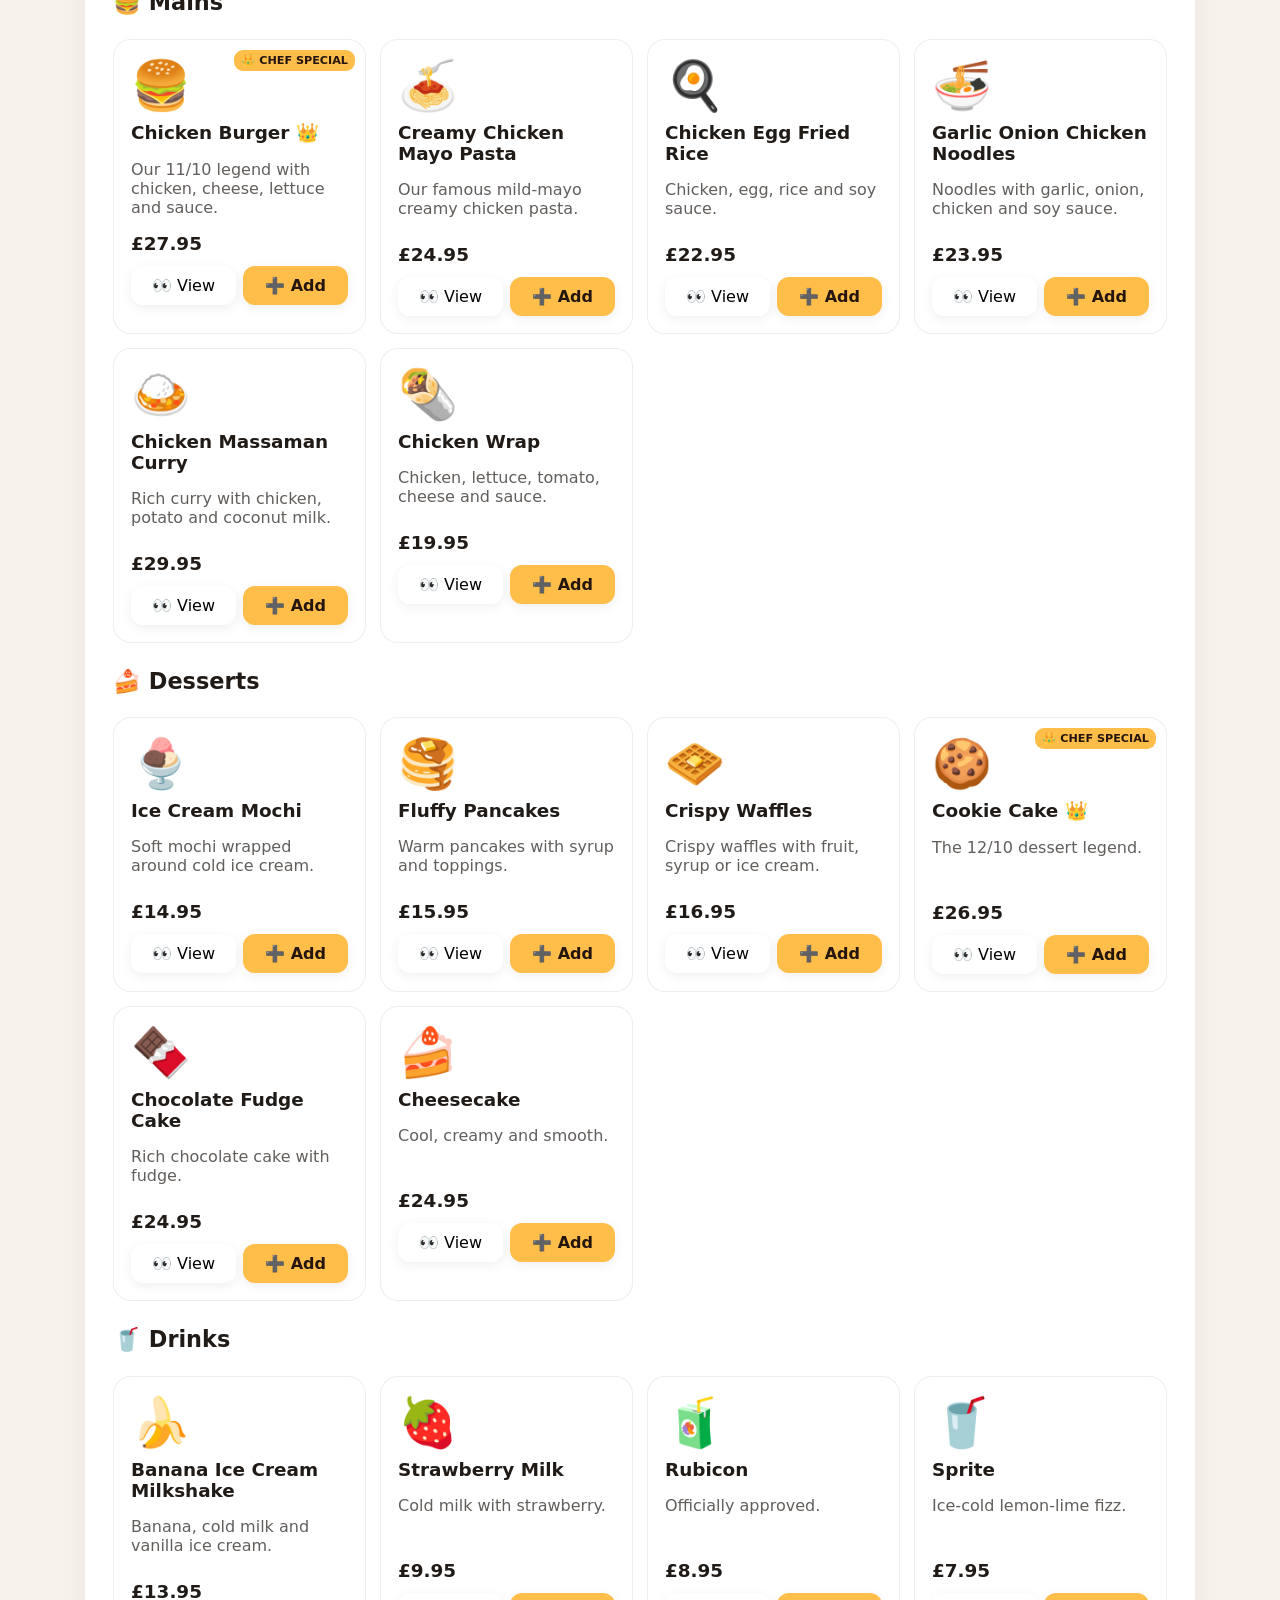
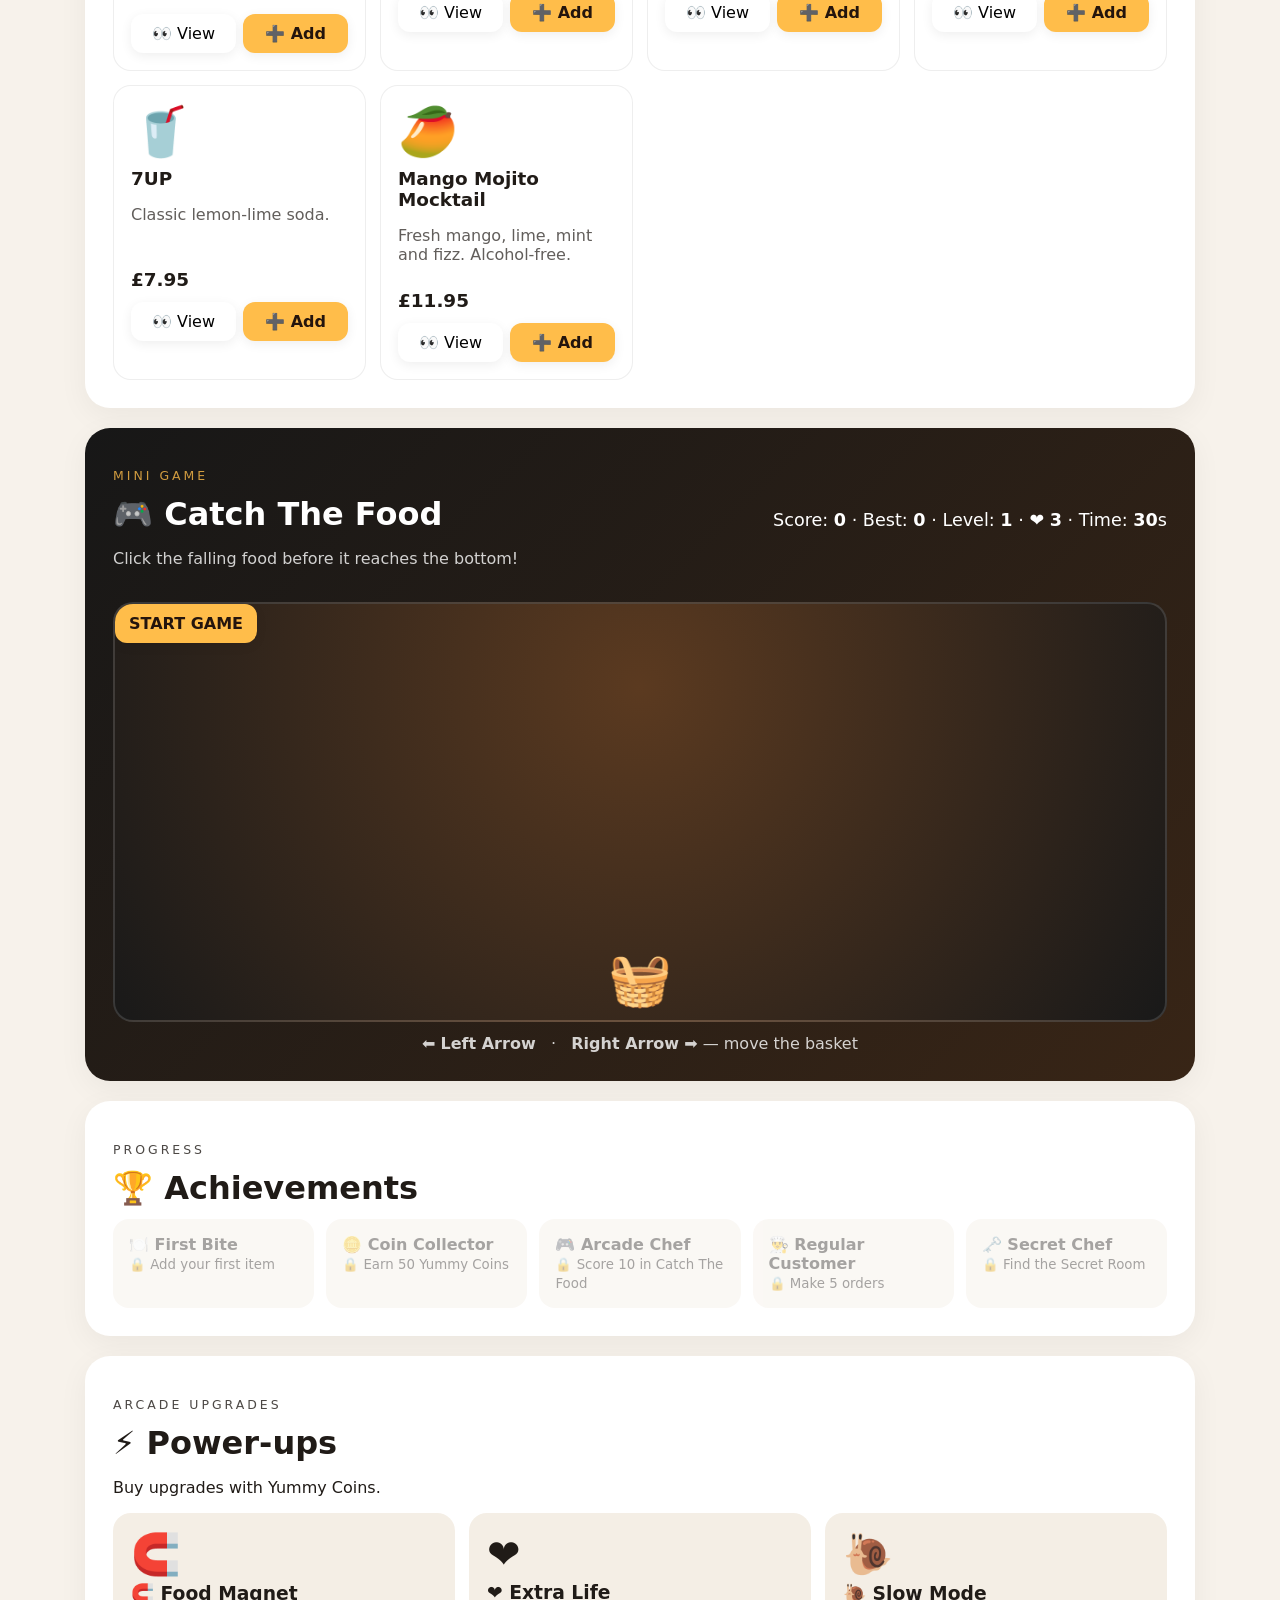
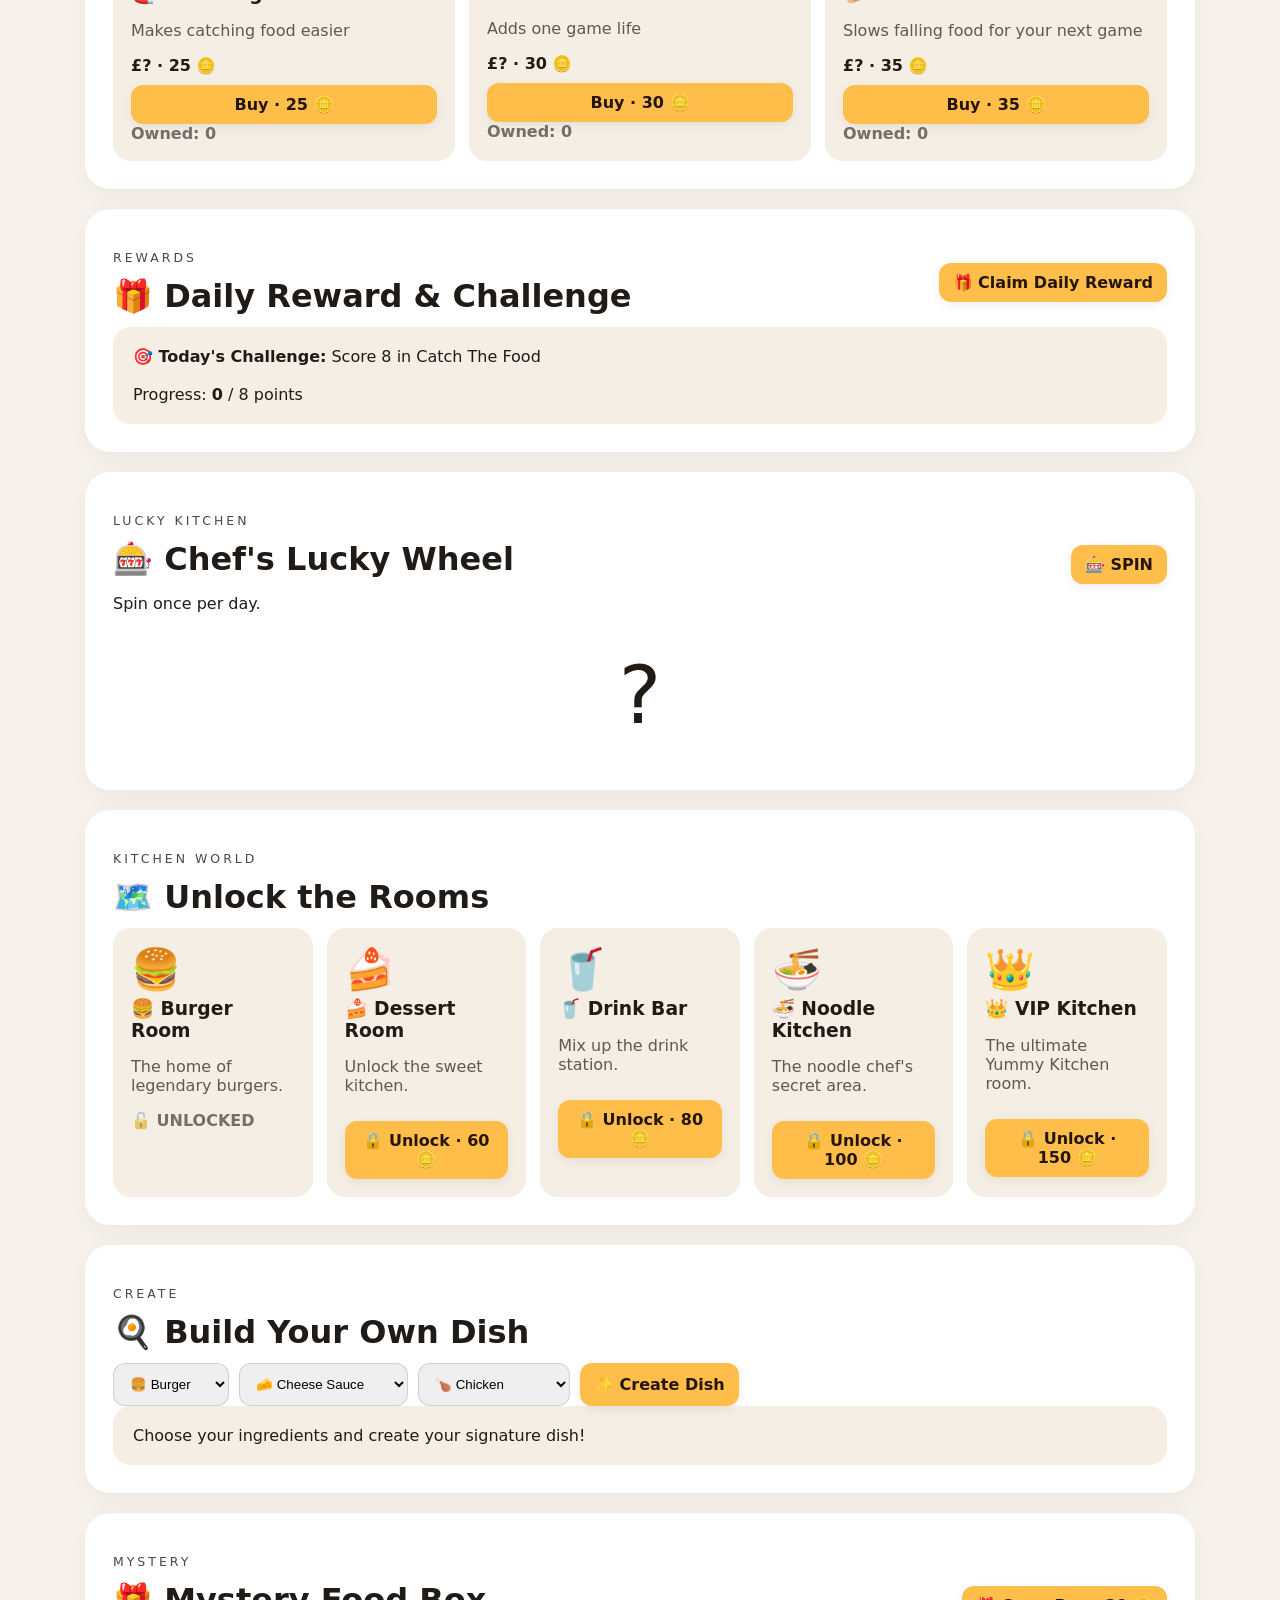
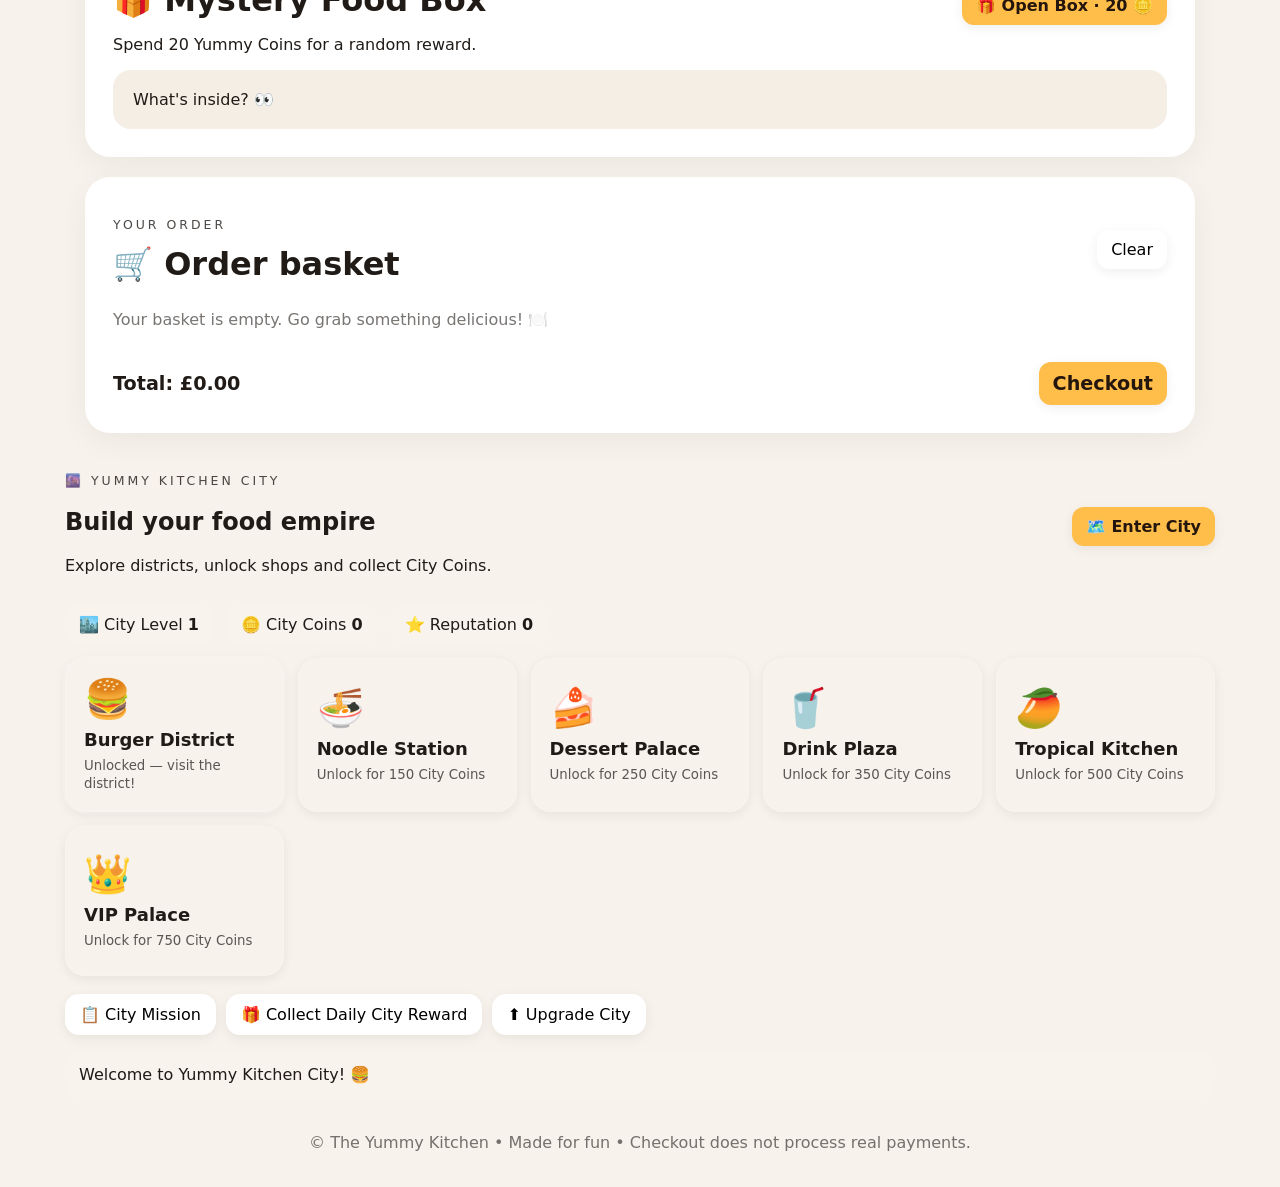
==== commit 3ab0a6c8: "Add files via upload" ====
--- a/index.html
+++ b/index.html
@@ -126,6 +126,53 @@
   <div id="cart"></div>
   <div class="checkout-row"><b>Total: <span id="total">£0.00</span></b><button id="checkout" class="primary">Checkout</button></div>
 </section>
+
+<section id="city" class="panel city-panel">
+  <div class="section-head">
+    <div>
+      <p class="eyebrow">🌆 YUMMY KITCHEN CITY</p>
+      <h2>Build your food empire</h2>
+      <p>Explore districts, unlock shops and collect City Coins.</p>
+    </div>
+    <button class="primary" onclick="openCity()">🗺️ Enter City</button>
+  </div>
+
+  <div class="city-stats">
+    <span>🏙️ City Level <b id="cityLevel">1</b></span>
+    <span>🪙 City Coins <b id="cityCoins">0</b></span>
+    <span>⭐ Reputation <b id="cityRep">0</b></span>
+  </div>
+
+  <div class="city-grid">
+    <button class="city-card unlocked" onclick="visitDistrict('Burger District')">
+      <span>🍔</span><b>Burger District</b><small>Home of the legendary Chicken Burger</small>
+    </button>
+    <button class="city-card" data-cost="150" onclick="unlockDistrict(this,'Noodle Station',150)">
+      <span>🍜</span><b>Noodle Station</b><small>Unlock for 150 City Coins</small>
+    </button>
+    <button class="city-card" data-cost="250" onclick="unlockDistrict(this,'Dessert Palace',250)">
+      <span>🍰</span><b>Dessert Palace</b><small>Unlock for 250 City Coins</small>
+    </button>
+    <button class="city-card" data-cost="350" onclick="unlockDistrict(this,'Drink Plaza',350)">
+      <span>🥤</span><b>Drink Plaza</b><small>Unlock for 350 City Coins</small>
+    </button>
+    <button class="city-card" data-cost="500" onclick="unlockDistrict(this,'Tropical Kitchen',500)">
+      <span>🥭</span><b>Tropical Kitchen</b><small>Unlock for 500 City Coins</small>
+    </button>
+    <button class="city-card" data-cost="750" onclick="unlockDistrict(this,'VIP Palace',750)">
+      <span>👑</span><b>VIP Palace</b><small>Unlock for 750 City Coins</small>
+    </button>
+  </div>
+
+  <div class="city-actions">
+    <button onclick="cityMission()">📋 City Mission</button>
+    <button onclick="cityReward()">🎁 Collect Daily City Reward</button>
+    <button onclick="cityUpgrade()">⬆️ Upgrade City</button>
+  </div>
+
+  <div id="cityLog" class="city-log">Welcome to Yummy Kitchen City! 🍔</div>
+</section>
+
 </main>
 
 <div id="toast"></div>
--- a/style.css
+++ b/style.css
@@ -12,3 +12,18 @@
 .creator{display:flex;gap:10px;flex-wrap:wrap}.creator select{padding:12px;border-radius:12px;border:1px solid #0002}
 .wheel-result{font-size:5rem;text-align:center;padding:20px;min-height:110px}.wheel-result.spin{animation:spinResult 1s ease}
 @keyframes spinResult{50%{transform:rotate(15deg) scale(1.15)}}
+
+/* YUMMY KITCHEN CITY */
+.city-panel{margin-top:28px}
+.city-stats{display:flex;gap:14px;flex-wrap:wrap;margin:14px 0}
+.city-stats span{padding:10px 14px;border-radius:14px;background:rgba(255,255,255,.08)}
+.city-grid{display:grid;grid-template-columns:repeat(auto-fit,minmax(190px,1fr));gap:14px}
+.city-card{min-height:150px;border:1px solid rgba(255,255,255,.12);border-radius:20px;padding:18px;text-align:left;background:rgba(255,255,255,.06);color:inherit;cursor:pointer;transition:.2s}
+.city-card:hover{transform:translateY(-4px)}
+.city-card span{display:block;font-size:38px;margin-bottom:8px}
+.city-card b{display:block;font-size:18px}
+.city-card small{display:block;opacity:.72;margin-top:7px;line-height:1.35}
+.city-card.unlocked{outline:2px solid rgba(255,255,255,.18)}
+.city-actions{display:flex;gap:10px;flex-wrap:wrap;margin-top:18px}
+.city-actions button{border:0;border-radius:14px;padding:11px 15px;cursor:pointer}
+.city-log{margin-top:16px;padding:14px;border-radius:15px;background:rgba(255,255,255,.07);min-height:22px}
